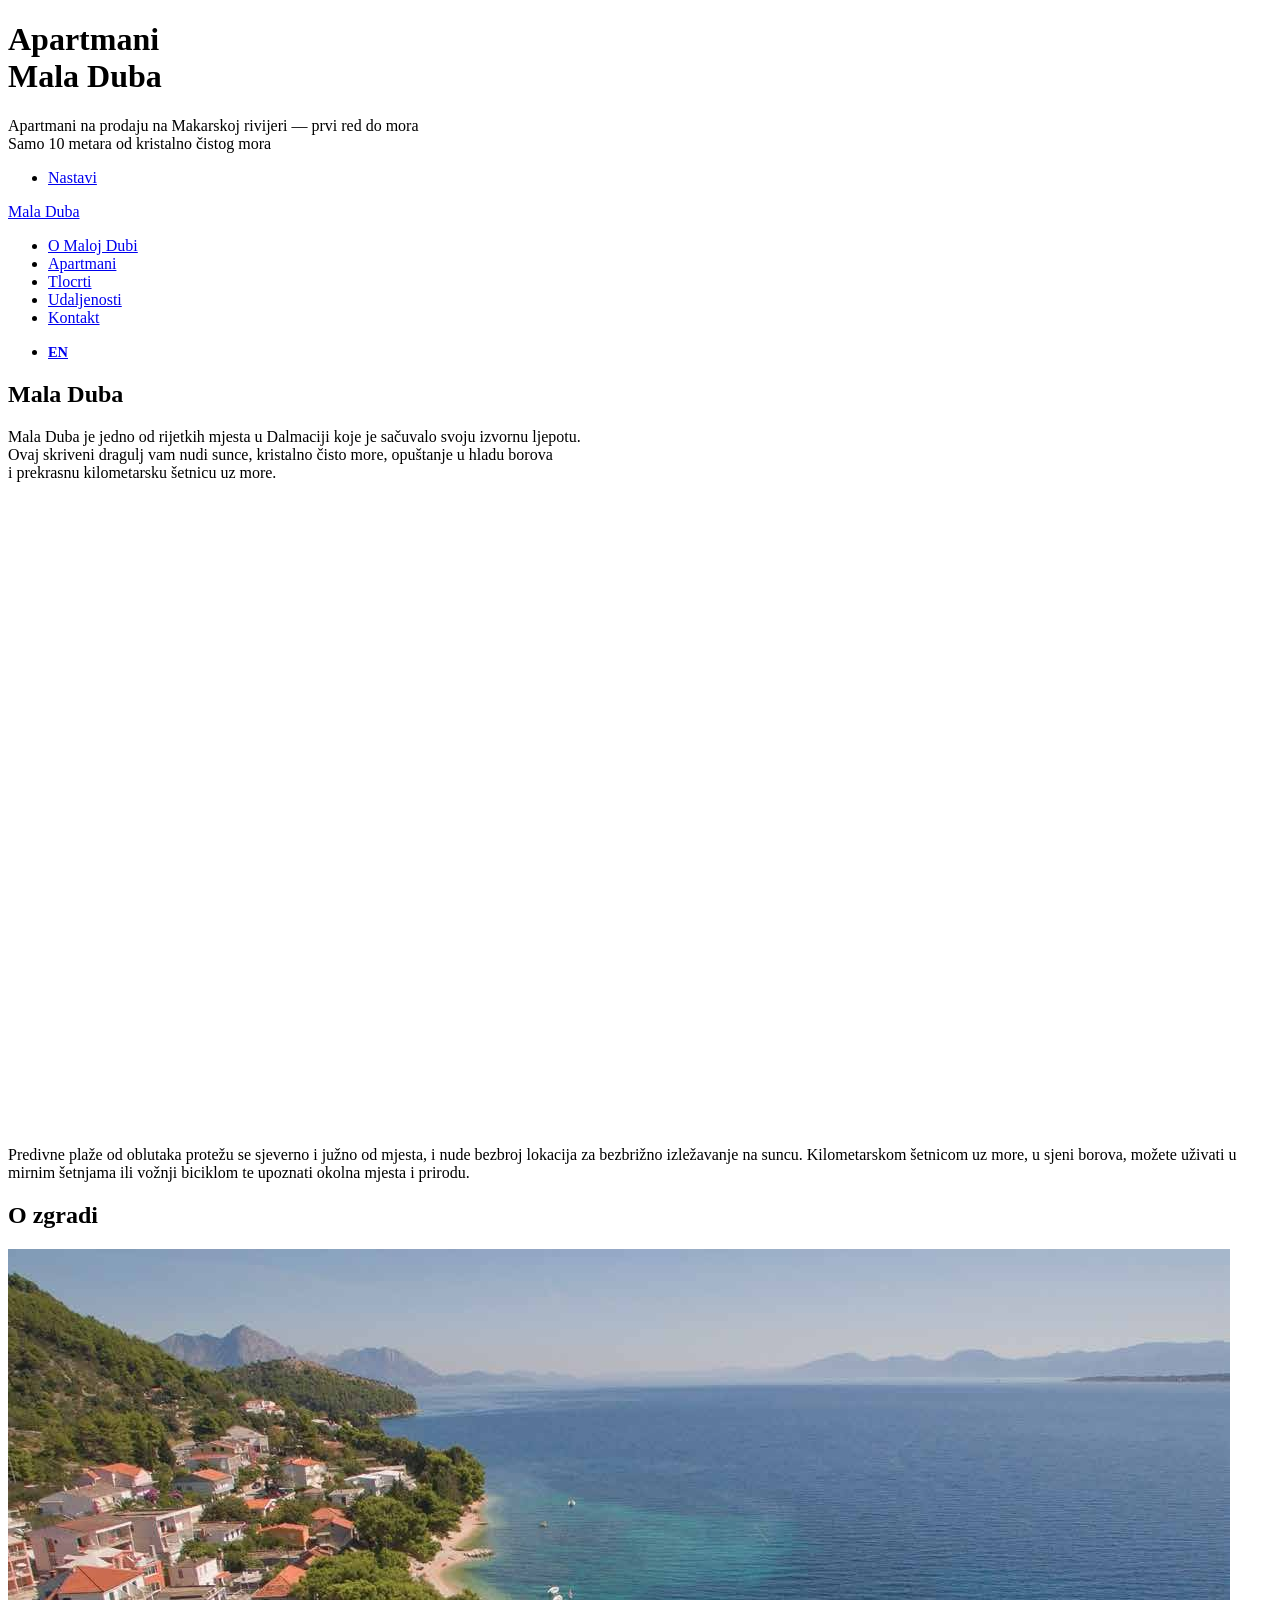
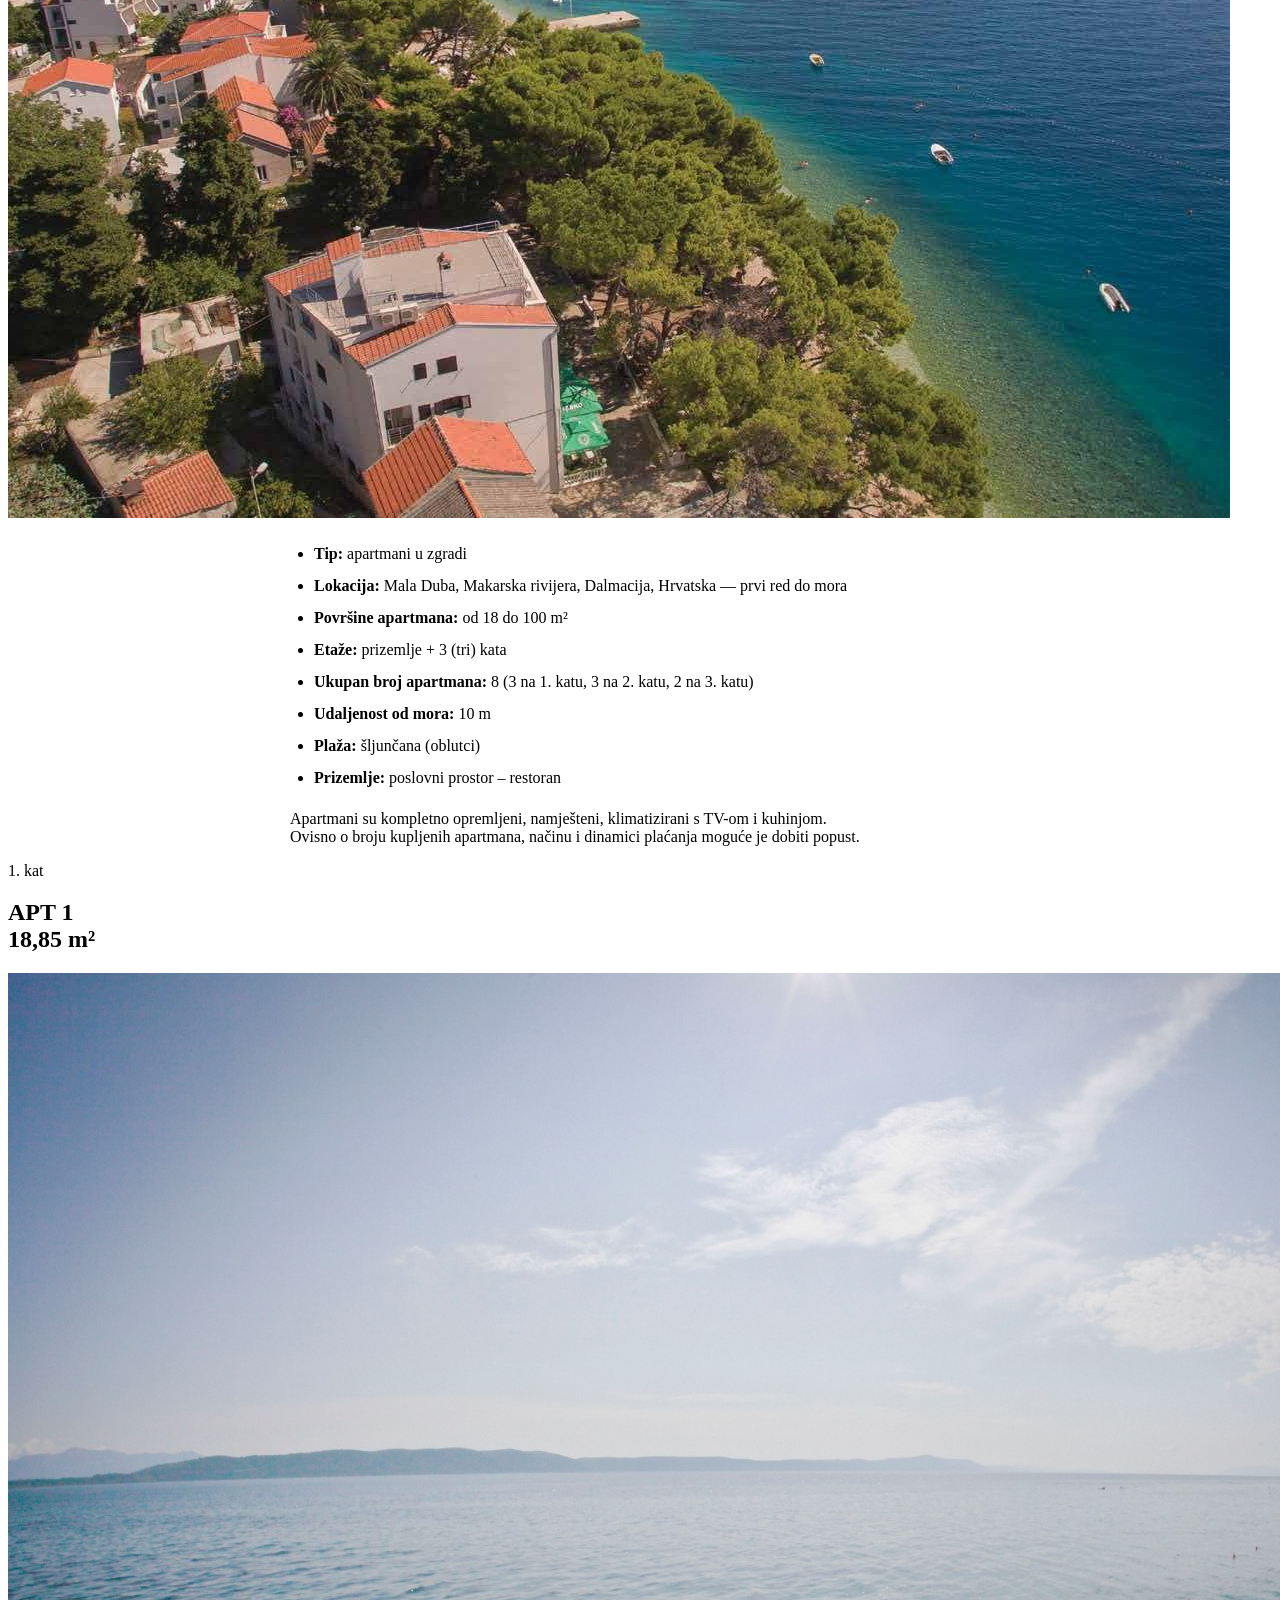
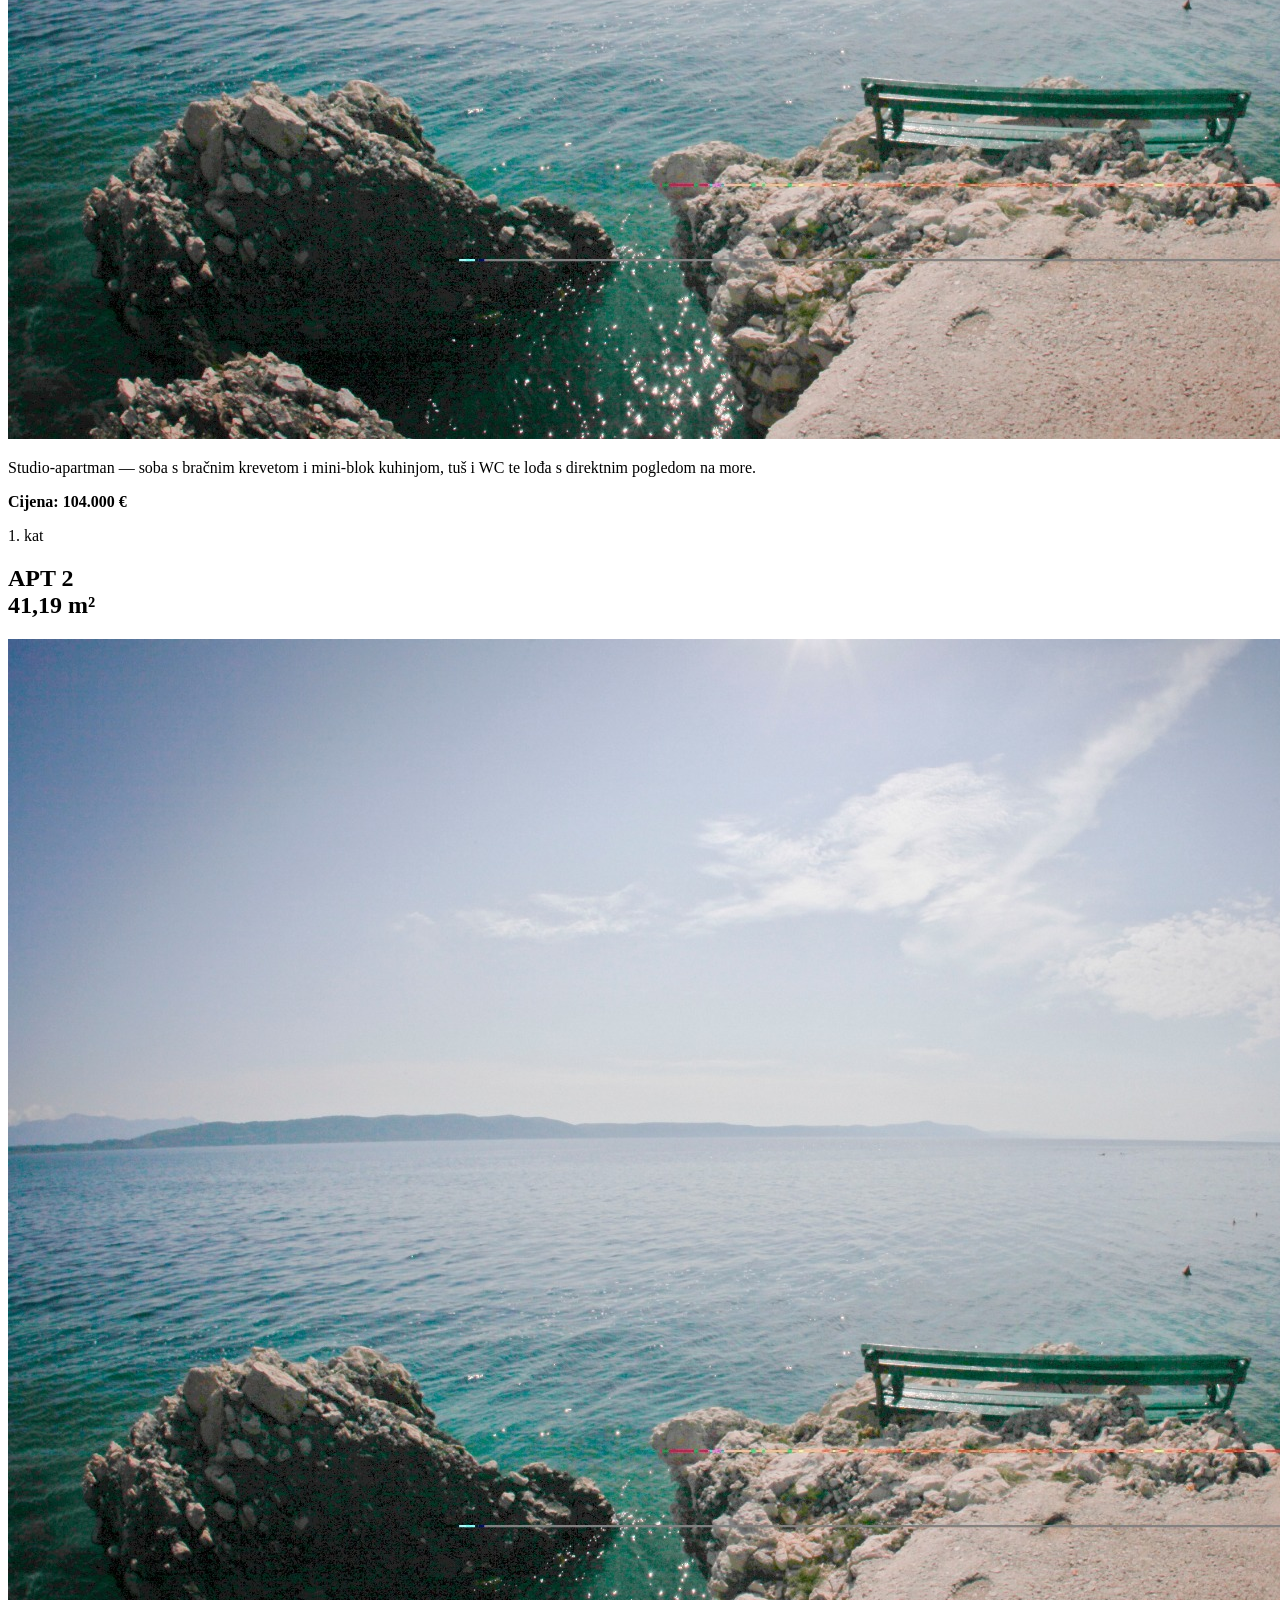
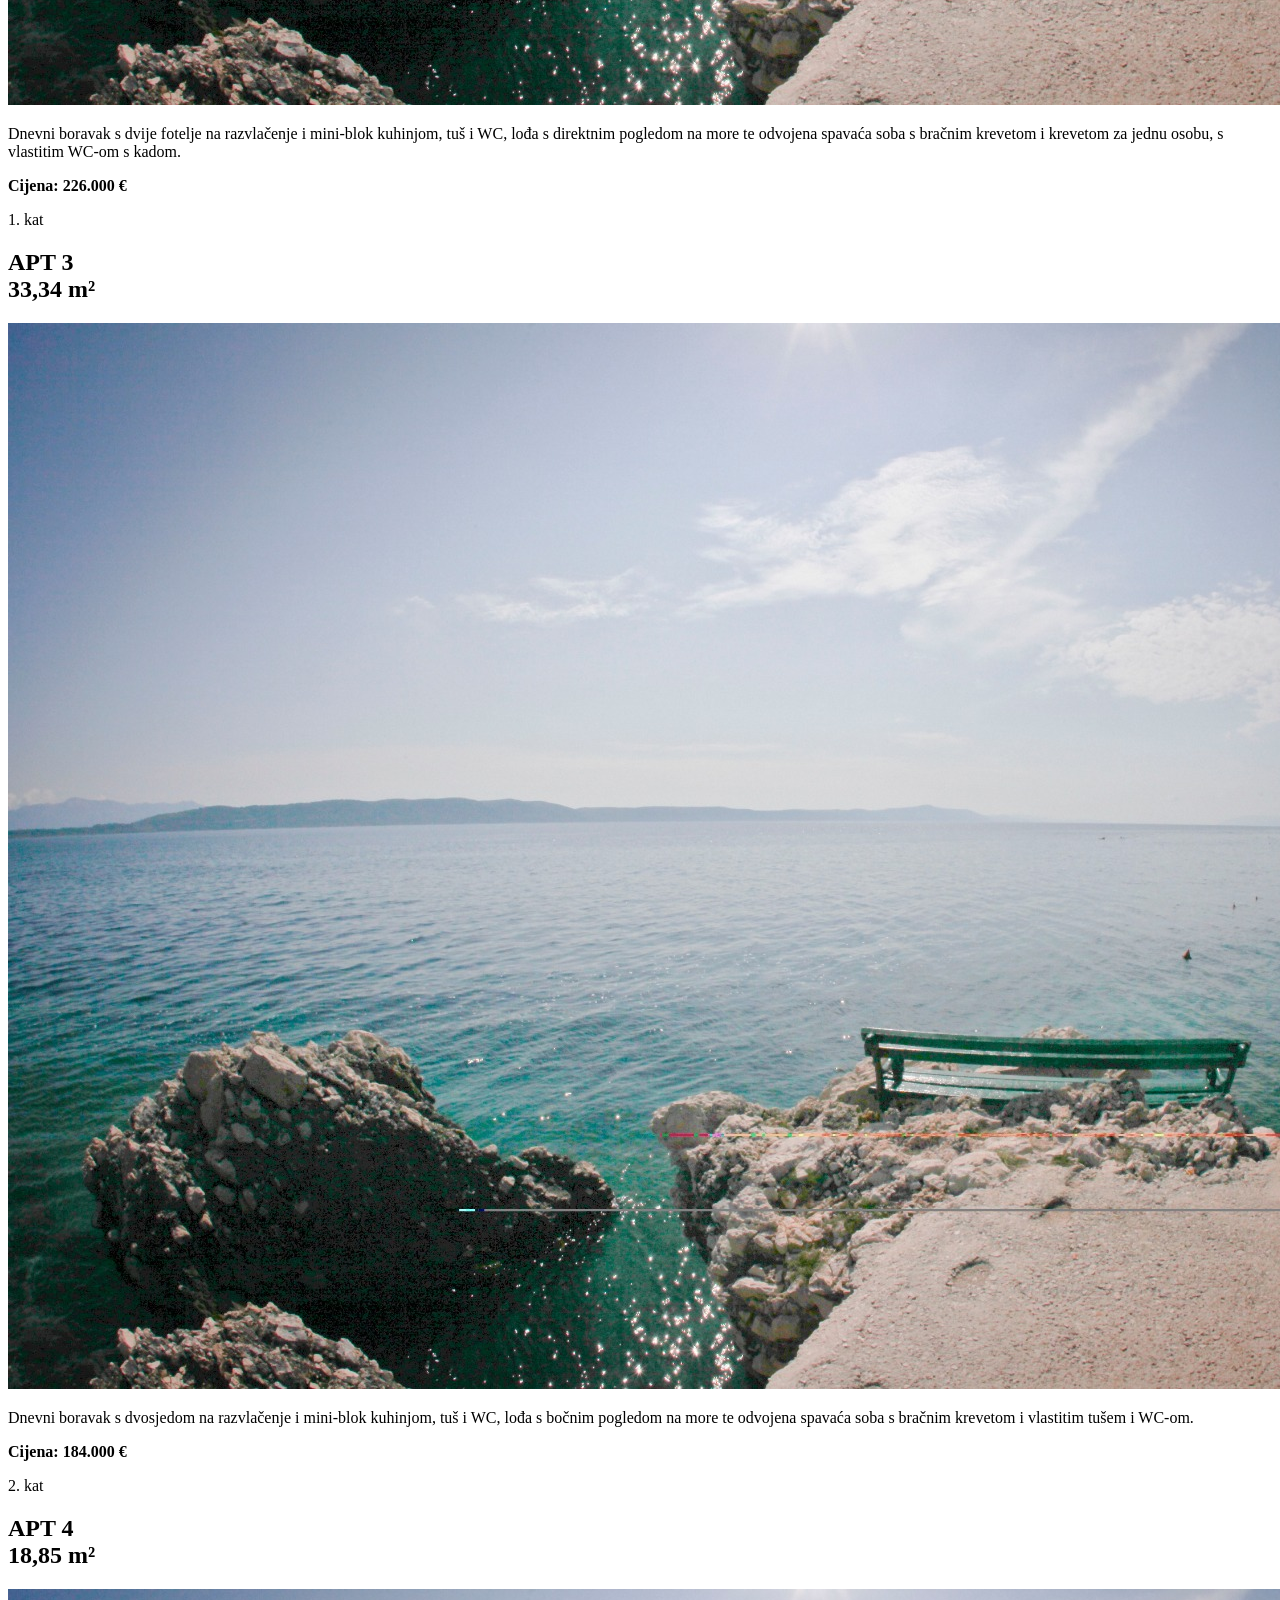
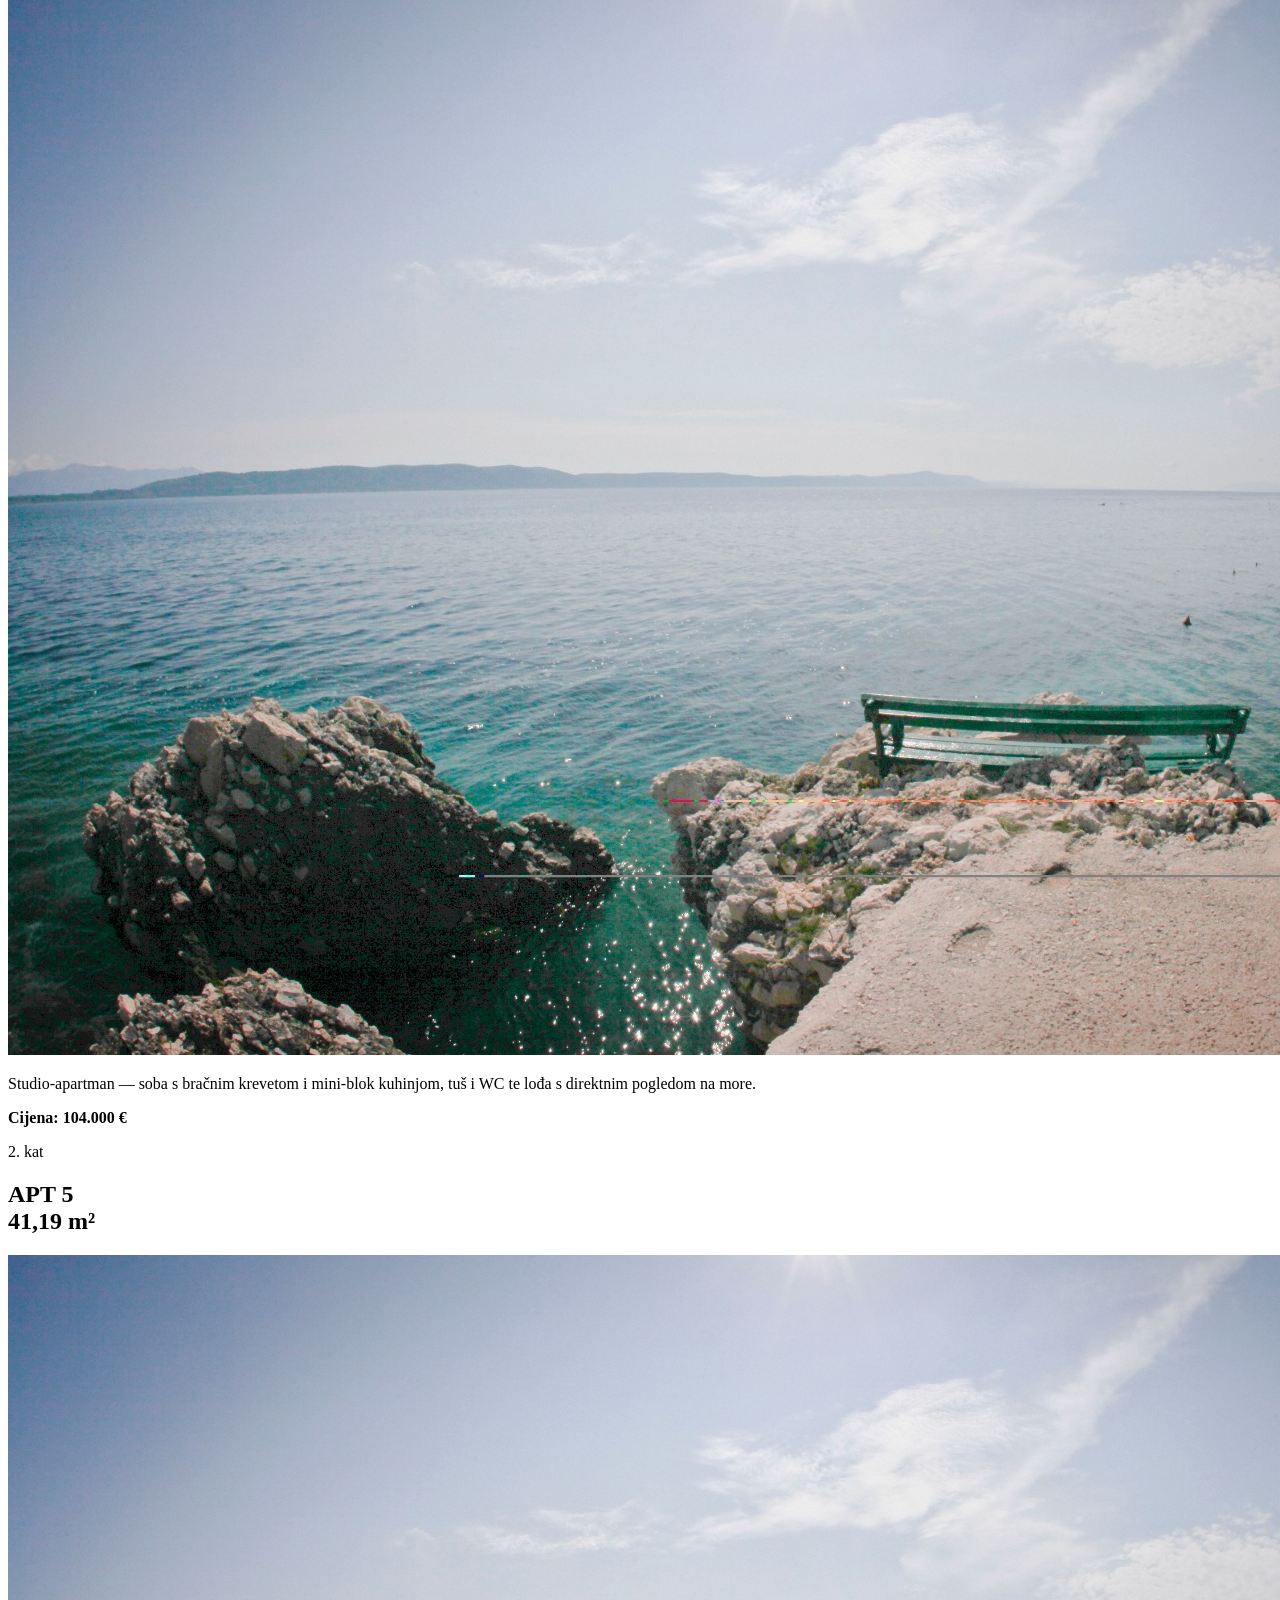
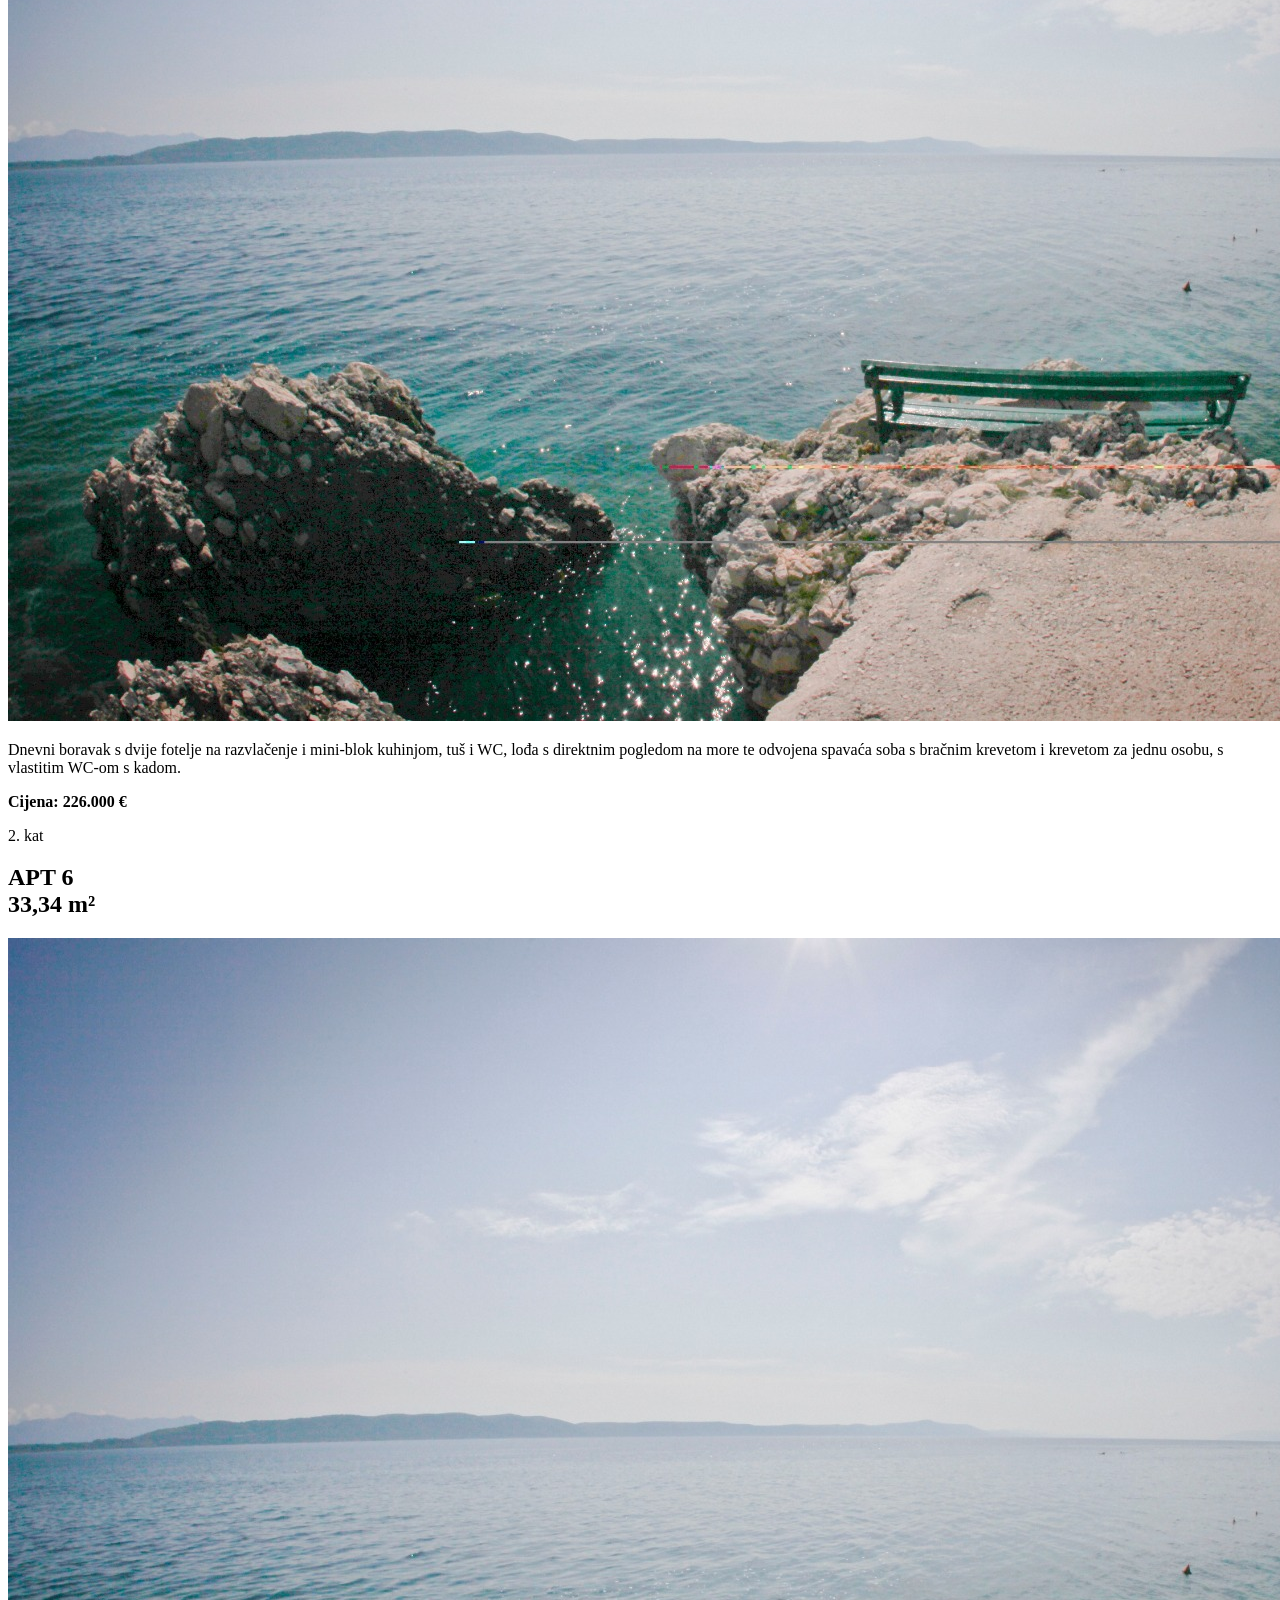
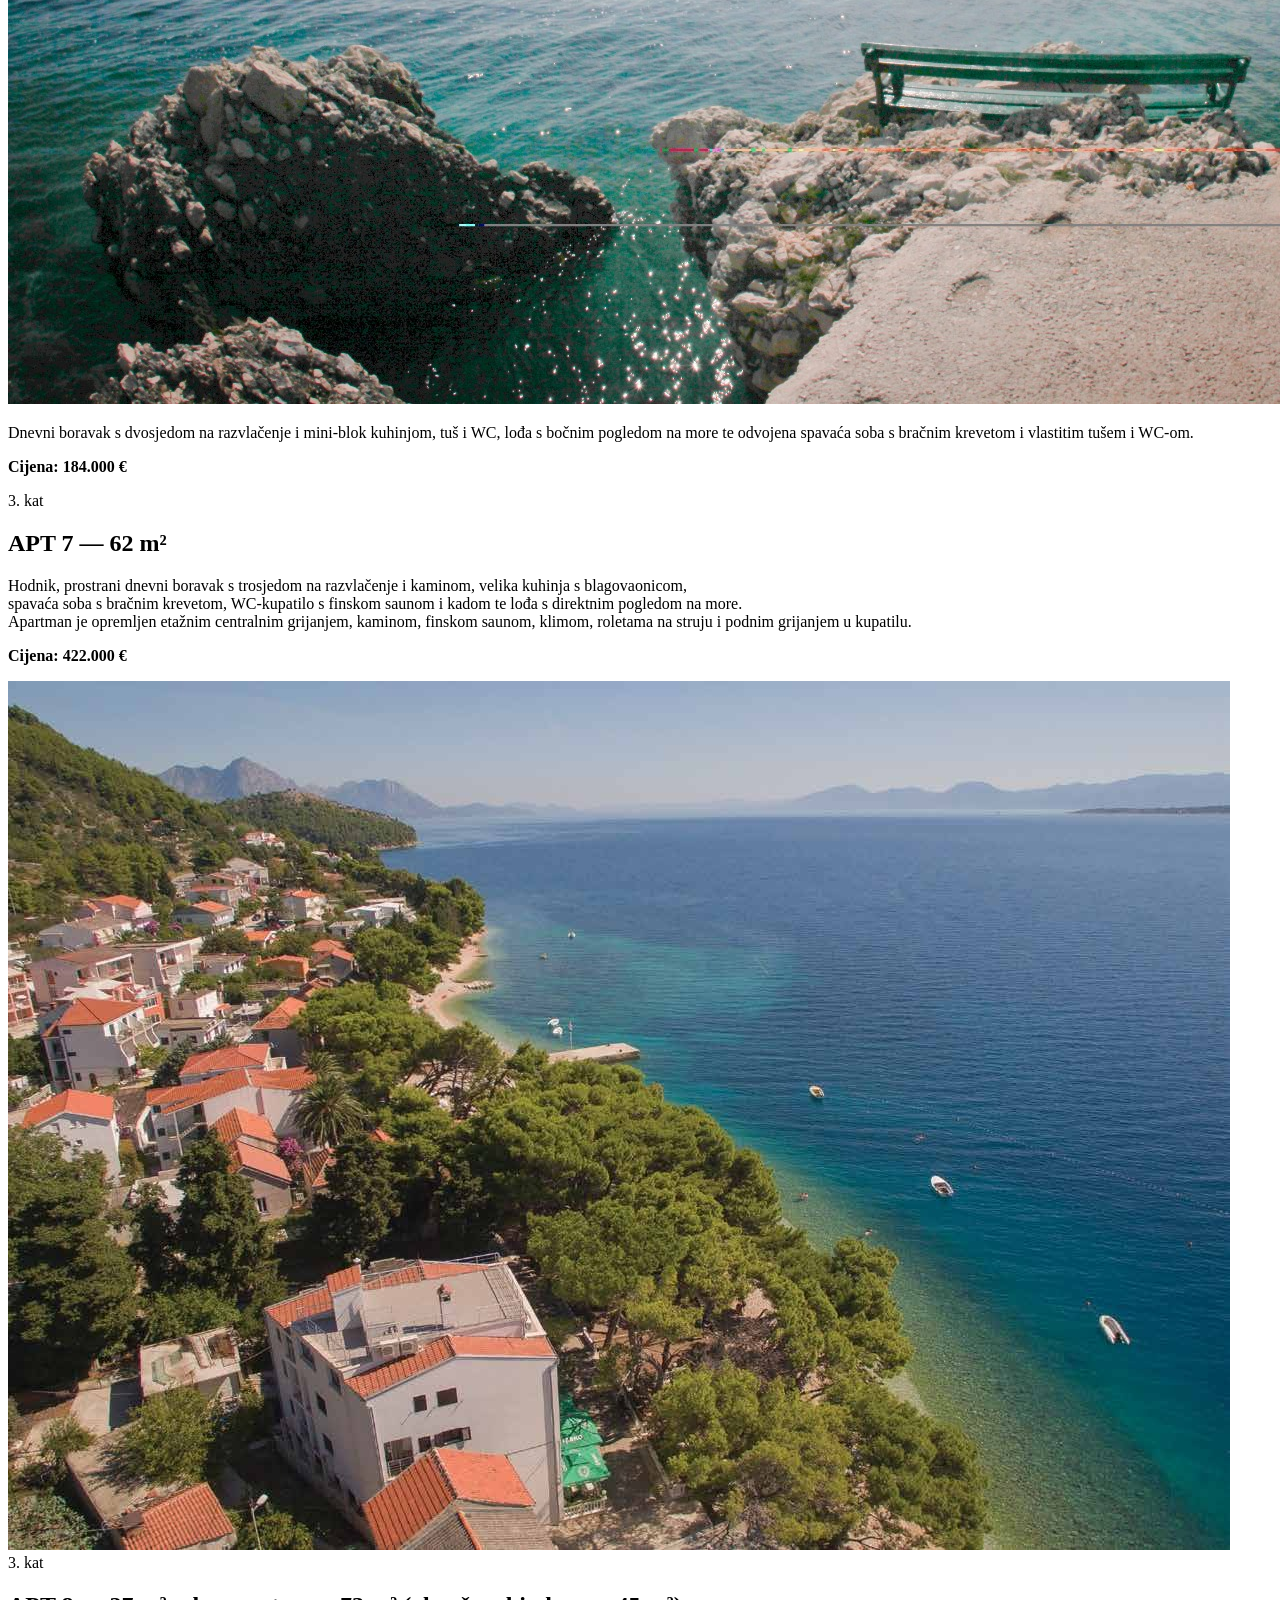
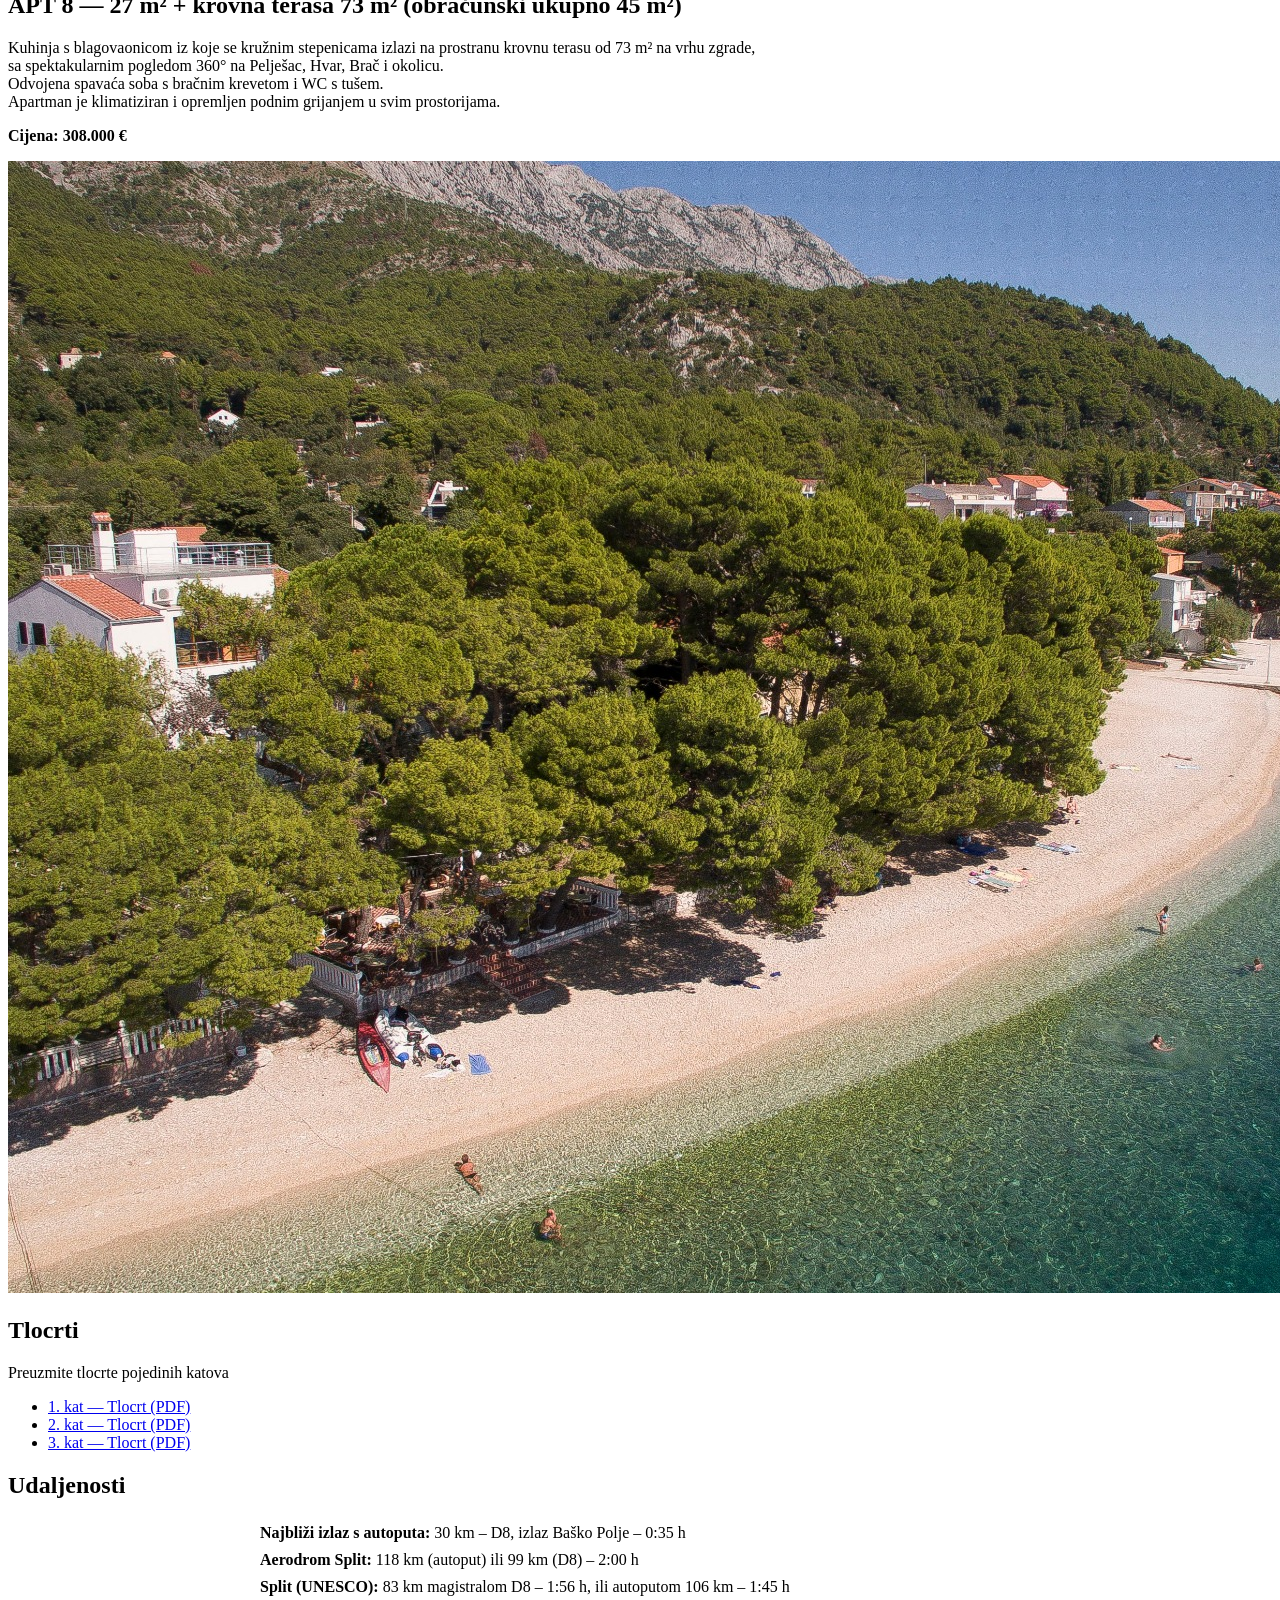
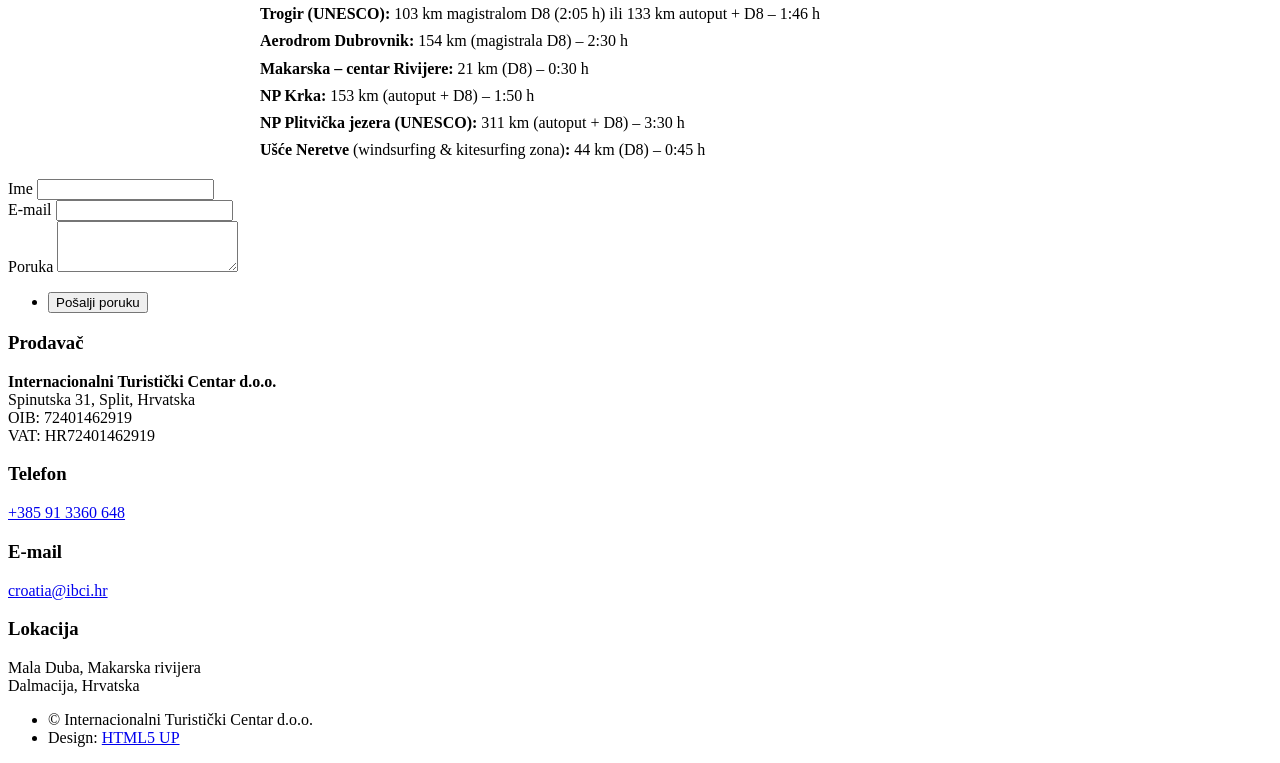
==== index.html @ aa069e13 "update text 2" ====
<!DOCTYPE HTML>
<html lang="hr">
	<head>
		<title>Apartmani Mala Duba - Prodaja | Makarska Rivijera</title>
		<meta charset="utf-8" />
		<meta name="viewport" content="width=device-width, initial-scale=1, user-scalable=no" />
		<meta name="description" content="Apartmani na prodaju u Maloj Dubi na Makarskoj rivijeri. Prvi red do mora, 10 metara od plaže. 8 apartmana od 18 do 62 m2." />
		<link rel="stylesheet" href="assets/css/main.css" />
		<noscript><link rel="stylesheet" href="assets/css/noscript.css" /></noscript>
	</head>
	<body class="is-preload">

		<!-- Wrapper -->
			<div id="wrapper" class="fade-in">

				<!-- Intro -->
					<div id="intro">
						<h1>Apartmani<br />Mala Duba</h1>
						<p>Apartmani na prodaju na Makarskoj rivijeri &mdash; prvi red do mora<br />
						Samo 10 metara od kristalno čistog mora</p>
						<ul class="actions">
							<li><a href="#header" class="button icon solid solo fa-arrow-down scrolly">Nastavi</a></li>
						</ul>
					</div>

				<!-- Header -->
					<header id="header">
						<a href="index.html" class="logo">Mala Duba</a>
					</header>

				<!-- Nav -->
					<nav id="nav">
						<ul class="links">
							<li class="active"><a href="#about">O Maloj Dubi</a></li>
							<li><a href="#apartments">Apartmani</a></li>
							<li><a href="#floor-plans">Tlocrti</a></li>
							<li><a href="#distances">Udaljenosti</a></li>
							<li><a href="#footer">Kontakt</a></li>
						</ul>
						<ul class="icons">
							<li><a href="index-en.html" title="English version"><span style="font-weight:bold;font-size:0.9em;">EN</span></a></li>
						</ul>
					</nav>

				<!-- Main -->
					<div id="main">

						<!-- About Mala Duba -->
							<article id="about" class="post featured">
								<header class="major">
									<h2>Mala Duba</h2>
									<p>Mala Duba je jedno od rijetkih mjesta u Dalmaciji koje je sačuvalo svoju izvornu ljepotu.<br />
									Ovaj skriveni dragulj vam nudi sunce, kristalno čisto more, opuštanje u hladu borova<br />
									i prekrasnu kilometarsku šetnicu uz more.</p>
								</header>
								<div class="image main">
									<video autoplay muted loop playsinline preload="metadata" style="display:block; width:100%; height:auto;">
										<source src="assets/img/WhatsApp%20Video%202026-03-26%20at%2017.27.21.mp4" type="video/mp4" />
									</video>
								</div>
								<p>Predivne plaže od oblutaka protežu se sjeverno i južno od mjesta, i nude bezbroj lokacija za bezbrižno izležavanje na suncu. Kilometarskom šetnicom uz more, u sjeni borova, možete uživati u mirnim šetnjama ili vožnji biciklom te upoznati okolna mjesta i prirodu.</p>
							</article>

						<!-- Building Overview -->
							<article class="post featured">
								<header class="major">
									<h2>O zgradi</h2>
								</header>
								<a href="#apartments" class="image main"><img src="assets/img/loc3.jpeg" alt="Zgrada apartmana Mala Duba" /></a>
								<div style="text-align:left; max-width:700px; margin:0 auto;">
									<ul style="list-style:disc; padding-left:1.5em; line-height:2;">
										<li><strong>Tip:</strong> apartmani u zgradi</li>
										<li><strong>Lokacija:</strong> Mala Duba, Makarska rivijera, Dalmacija, Hrvatska &mdash; prvi red do mora</li>
										<li><strong>Površine apartmana:</strong> od 18 do 100 m&sup2;</li>
										<li><strong>Etaže:</strong> prizemlje + 3 (tri) kata</li>
										<li><strong>Ukupan broj apartmana:</strong> 8 (3 na 1. katu, 3 na 2. katu, 2 na 3. katu)</li>
										<li><strong>Udaljenost od mora:</strong> 10 m</li>
										<li><strong>Plaža:</strong> šljunčana (oblutci)</li>
										<li><strong>Prizemlje:</strong> poslovni prostor &ndash; restoran</li>
									</ul>
									<p style="margin-top:1em;">Apartmani su kompletno opremljeni, namješteni, klimatizirani s TV-om i kuhinjom.<br />
									Ovisno o broju kupljenih apartmana, načinu i dinamici plaćanja moguće je dobiti popust.</p>
								</div>
							</article>

						<!-- Apartments -->
							<section id="apartments" class="posts">

								<!-- Floor 1 -->
								<article>
									<header>
										<span class="date">1. kat</span>
										<h2>APT 1<br />18,85 m&sup2;</h2>
									</header>
									<a href="#" class="image fit"><img src="assets/img/loc1.jpeg" alt="APT 1" /></a>
									<p>Studio-apartman &mdash; soba s bračnim krevetom i mini-blok kuhinjom, tuš i WC te lođa s direktnim pogledom na more.</p>
									<p><strong>Cijena: 104.000 &euro;</strong></p>
								</article>
								<article>
									<header>
										<span class="date">1. kat</span>
										<h2>APT 2<br />41,19 m&sup2;</h2>
									</header>
									<a href="#" class="image fit"><img src="assets/img/loc1.jpeg" alt="APT 2" /></a>
									<p>Dnevni boravak s dvije fotelje na razvlačenje i mini-blok kuhinjom, tuš i WC, lođa s direktnim pogledom na more te odvojena spavaća soba s bračnim krevetom i krevetom za jednu osobu, s vlastitim WC-om s kadom.</p>
									<p><strong>Cijena: 226.000 &euro;</strong></p>
								</article>
								<article>
									<header>
										<span class="date">1. kat</span>
										<h2>APT 3<br />33,34 m&sup2;</h2>
									</header>
									<a href="#" class="image fit"><img src="assets/img/loc1.jpeg" alt="APT 3" /></a>
									<p>Dnevni boravak s dvosjedom na razvlačenje i mini-blok kuhinjom, tuš i WC, lođa s bočnim pogledom na more te odvojena spavaća soba s bračnim krevetom i vlastitim tušem i WC-om.</p>
									<p><strong>Cijena: 184.000 &euro;</strong></p>
								</article>

								<!-- Floor 2 -->
								<article>
									<header>
										<span class="date">2. kat</span>
										<h2>APT 4<br />18,85 m&sup2;</h2>
									</header>
									<a href="#" class="image fit"><img src="assets/img/loc1.jpeg" alt="APT 4" /></a>
									<p>Studio-apartman &mdash; soba s bračnim krevetom i mini-blok kuhinjom, tuš i WC te lođa s direktnim pogledom na more.</p>
									<p><strong>Cijena: 104.000 &euro;</strong></p>
								</article>
								<article>
									<header>
										<span class="date">2. kat</span>
										<h2>APT 5<br />41,19 m&sup2;</h2>
									</header>
									<a href="#" class="image fit"><img src="assets/img/loc1.jpeg" alt="APT 5" /></a>
									<p>Dnevni boravak s dvije fotelje na razvlačenje i mini-blok kuhinjom, tuš i WC, lođa s direktnim pogledom na more te odvojena spavaća soba s bračnim krevetom i krevetom za jednu osobu, s vlastitim WC-om s kadom.</p>
									<p><strong>Cijena: 226.000 &euro;</strong></p>
								</article>
								<article>
									<header>
										<span class="date">2. kat</span>
										<h2>APT 6<br />33,34 m&sup2;</h2>
									</header>
									<a href="#" class="image fit"><img src="assets/img/loc1.jpeg" alt="APT 6" /></a>
									<p>Dnevni boravak s dvosjedom na razvlačenje i mini-blok kuhinjom, tuš i WC, lođa s bočnim pogledom na more te odvojena spavaća soba s bračnim krevetom i vlastitim tušem i WC-om.</p>
									<p><strong>Cijena: 184.000 &euro;</strong></p>
								</article>
							</section>

						<!-- Premium Apartments (Floor 3) -->
							<article class="post featured">
								<header class="major">
									<span class="date">3. kat</span>
									<h2>APT 7 &mdash; 62 m&sup2;</h2>
									<p>Hodnik, prostrani dnevni boravak s trosjedom na razvlačenje i kaminom, velika kuhinja s blagovaonicom,<br />
									spavaća soba s bračnim krevetom, WC-kupatilo s finskom saunom i kadom te lođa s direktnim pogledom na more.<br />
									Apartman je opremljen etažnim centralnim grijanjem, kaminom, finskom saunom, klimom, roletama na struju i podnim grijanjem u kupatilu.</p>
									<p><strong>Cijena: 422.000 &euro;</strong></p>
								</header>
								<a href="#" class="image main"><img src="assets/img/loc3.jpeg" alt="APT 7" /></a>
							</article>

							<article class="post featured">
								<header class="major">
									<span class="date">3. kat</span>
									<h2>APT 8 &mdash; 27 m&sup2; + krovna terasa 73 m&sup2; (obračunski ukupno 45 m&sup2;)</h2>
									<p>Kuhinja s blagovaonicom iz koje se kružnim stepenicama izlazi na prostranu krovnu terasu od 73 m&sup2; na vrhu zgrade,<br />
									sa spektakularnim pogledom 360&deg; na Pelješac, Hvar, Brač i okolicu.<br />
									Odvojena spavaća soba s bračnim krevetom i WC s tušem.<br />
									Apartman je klimatiziran i opremljen podnim grijanjem u svim prostorijama.</p>
									<p><strong>Cijena: 308.000 &euro;</strong></p>
								</header>
								<a href="#" class="image main"><img src="assets/img/loc2.jpeg" alt="APT 8" /></a>
							</article>

						<!-- Floor Plans -->
							<article id="floor-plans" class="post featured">
								<header class="major">
									<h2>Tlocrti</h2>
									<p>Preuzmite tlocrte pojedinih katova</p>
								</header>
								<ul class="actions special" style="flex-wrap:wrap; justify-content:center;">
									<li><a href="assets/docs/Tlocrti%20APT%20jednostavni/Duba%20-%20First%20Floor%20-%20PRVI%20KAT.pdf" class="button" download>1. kat &mdash; Tlocrt (PDF)</a></li>
									<li><a href="assets/docs/Tlocrti%20APT%20jednostavni/Duba%20-%20Second%20Floor%20-%20DRUGI%20KAT.pdf" class="button" download>2. kat &mdash; Tlocrt (PDF)</a></li>
									<li><a href="assets/docs/Tlocrti%20APT%20jednostavni/Duba%20-%20Third%20Floor%20-%20TRE%C4%86I%20KAT.pdf" class="button" download>3. kat &mdash; Tlocrt (PDF)</a></li>
								</ul>
							</article>

						<!-- Distances -->
							<article id="distances" class="post featured">
								<header class="major">
									<h2>Udaljenosti</h2>
								</header>
								<div style="max-width:760px; margin:0 auto;">
									<ul style="list-style:none; padding:0; line-height:1.7;">
										<li><strong>Najbliži izlaz s autoputa:</strong> 30 km &ndash; D8, izlaz Baško Polje &ndash; 0:35 h</li>
										<li><strong>Aerodrom Split:</strong> 118 km (autoput) ili 99 km (D8) &ndash; 2:00 h</li>
										<li><strong>Split (UNESCO):</strong> 83 km magistralom D8 &ndash; 1:56 h, ili autoputom 106 km &ndash; 1:45 h</li>
										<li><strong>Trogir (UNESCO):</strong> 103 km magistralom D8 (2:05 h) ili 133 km autoput + D8 &ndash; 1:46 h</li>
										<li><strong>Aerodrom Dubrovnik:</strong> 154 km (magistrala D8) &ndash; 2:30 h</li>
										<li><strong>Makarska &ndash; centar Rivijere:</strong> 21 km (D8) &ndash; 0:30 h</li>
										<li><strong>NP Krka:</strong> 153 km (autoput + D8) &ndash; 1:50 h</li>
										<li><strong>NP Plitvička jezera (UNESCO):</strong> 311 km (autoput + D8) &ndash; 3:30 h</li>
										<li><strong>Ušće Neretve</strong> (windsurfing &amp; kitesurfing zona)<strong>:</strong> 44 km (D8) &ndash; 0:45 h</li>
									</ul>
								</div>
							</article>

					</div>

				<!-- Footer -->
					<footer id="footer">
						<section>
							<form method="post" action="#">
								<div class="fields">
									<div class="field">
										<label for="name">Ime</label>
										<input type="text" name="name" id="name" />
									</div>
									<div class="field">
										<label for="email">E-mail</label>
										<input type="text" name="email" id="email" />
									</div>
									<div class="field">
										<label for="message">Poruka</label>
										<textarea name="message" id="message" rows="3"></textarea>
									</div>
								</div>
								<ul class="actions">
									<li><input type="submit" value="Pošalji poruku" /></li>
								</ul>
							</form>
						</section>
						<section class="split contact">
							<section class="alt">
								<h3>Prodavač</h3>
								<p><strong>Internacionalni Turistički Centar d.o.o.</strong><br />
								Spinutska 31, Split, Hrvatska<br />
								OIB: 72401462919<br />
								VAT: HR72401462919</p>
							</section>
							<section>
								<h3>Telefon</h3>
								<p><a href="tel:+385913360648">+385 91 3360 648</a></p>
							</section>
							<section>
								<h3>E-mail</h3>
								<p><a href="mailto:croatia@ibci.hr">croatia@ibci.hr</a></p>
							</section>
							<section>
								<h3>Lokacija</h3>
								<p>Mala Duba, Makarska rivijera<br />Dalmacija, Hrvatska</p>
							</section>
						</section>
					</footer>

				<!-- Copyright -->
					<div id="copyright">
						<ul><li>&copy; Internacionalni Turistički Centar d.o.o.</li><li>Design: <a href="https://html5up.net">HTML5 UP</a></li></ul>
					</div>

			</div>

		<!-- Scripts -->
			<script src="assets/js/jquery.min.js"></script>
			<script src="assets/js/jquery.scrollex.min.js"></script>
			<script src="assets/js/jquery.scrolly.min.js"></script>
			<script src="assets/js/browser.min.js"></script>
			<script src="assets/js/breakpoints.min.js"></script>
			<script src="assets/js/util.js"></script>
			<script src="assets/js/main.js"></script>

	</body>
</html>
---- assets/css/main.css ----
@import url(fontawesome-all.min.css);
@import url("https://fonts.googleapis.com/css?family=Merriweather:300,700,300italic,700italic|Source+Sans+Pro:900");

/*
	Massively by HTML5 UP
	html5up.net | @ajlkn
	Free for personal and commercial use under the CCA 3.0 license (html5up.net/license)
*/

html, body, div, span, applet, object,
iframe, h1, h2, h3, h4, h5, h6, p, blockquote,
pre, a, abbr, acronym, address, big, cite,
code, del, dfn, em, img, ins, kbd, q, s, samp,
small, strike, strong, sub, sup, tt, var, b,
u, i, center, dl, dt, dd, ol, ul, li, fieldset,
form, label, legend, table, caption, tbody,
tfoot, thead, tr, th, td, article, aside,
canvas, details, embed, figure, figcaption,
footer, header, hgroup, menu, nav, output, ruby,
section, summary, time, mark, audio, video {
	margin: 0;
	padding: 0;
	border: 0;
	font-size: 100%;
	font: inherit;
	vertical-align: baseline;}

article, aside, details, figcaption, figure,
footer, header, hgroup, menu, nav, section {
	display: block;}

body {
	line-height: 1;
}

ol, ul {
	list-style: none;
}

blockquote, q {
	quotes: none;
}

	blockquote:before, blockquote:after, q:before, q:after {
		content: '';
		content: none;
	}

table {
	border-collapse: collapse;
	border-spacing: 0;
}

body {
	-webkit-text-size-adjust: none;
}

mark {
	background-color: transparent;
	color: inherit;
}

input::-moz-focus-inner {
	border: 0;
	padding: 0;
}

input, select, textarea {
	-moz-appearance: none;
	-webkit-appearance: none;
	-ms-appearance: none;
	appearance: none;
}

/* Basic */

	@-ms-viewport {
		width: device-width;
	}

	body {
		-ms-overflow-style: scrollbar;
	}

	@media screen and (max-width: 480px) {

		html, body {
			min-width: 320px;
		}

	}

	html {
		box-sizing: border-box;
	}

	*, *:before, *:after {
		box-sizing: inherit;
	}

	body {
		background-color: #1e252d;
	}

		body.is-preload *, body.is-preload *:before, body.is-preload *:after {
			-moz-animation: none !important;
			-webkit-animation: none !important;
			-ms-animation: none !important;
			animation: none !important;
			-moz-transition: none !important;
			-webkit-transition: none !important;
			-ms-transition: none !important;
			transition: none !important;
		}

/* Type */

	html {
		font-size: 16pt;
	}

		@media screen and (max-width: 1680px) {

			html {
				font-size: 12pt;
			}

		}

		@media screen and (max-width: 1280px) {

			html {
				font-size: 11pt;
			}

		}

		@media screen and (max-width: 360px) {

			html {
				font-size: 10pt;
			}

		}

	body {
		color: #212931;
	}

	body, input, select, textarea {
		font-family: "Merriweather", Georgia, serif;
		font-weight: 300;
		font-size: 1rem;
		line-height: 2.375;
	}

	a {
		-moz-transition: color 0.2s ease-in-out, background-color 0.2s ease-in-out, border-color 0.2s ease-in-out, box-shadow 0.2s ease-in-out;
		-webkit-transition: color 0.2s ease-in-out, background-color 0.2s ease-in-out, border-color 0.2s ease-in-out, box-shadow 0.2s ease-in-out;
		-ms-transition: color 0.2s ease-in-out, background-color 0.2s ease-in-out, border-color 0.2s ease-in-out, box-shadow 0.2s ease-in-out;
		transition: color 0.2s ease-in-out, background-color 0.2s ease-in-out, border-color 0.2s ease-in-out, box-shadow 0.2s ease-in-out;
		border-bottom: dotted 1px;
		text-decoration: none;
	}

		a:hover {
			border-bottom-color: transparent;
		}

	strong, b {
		font-weight: 600;
	}

	em, i {
		font-style: italic;
	}

	p {
		text-align: justify;
		margin: 0 0 2rem 0;
	}

	h1, h2, h3, h4, h5, h6 {
		font-family: "Source Sans Pro", Helvetica, sans-serif;
		font-weight: 900;
		line-height: 1.5;
		letter-spacing: 0.075em;
		text-transform: uppercase;
		margin: 0 0 1rem 0;
	}

		h1 a, h2 a, h3 a, h4 a, h5 a, h6 a {
			border-bottom: 0;
			color: inherit;
			text-decoration: none;
		}

	h1 {
		font-size: 4rem;
		line-height: 1.1;
		margin: 0 0 2rem 0;
	}

	h2 {
		font-size: 1.75rem;
		line-height: 1.3;
		margin: 0 0 1.5rem 0;
	}

	h3 {
		font-size: 1.25rem;
		margin: 0 0 1.5rem 0;
	}

	h4 {
		font-size: 1rem;
	}

	h5 {
		font-size: 0.9rem;
	}

	h6 {
		font-size: 0.8rem;
	}

	sub {
		font-size: 0.8rem;
		position: relative;
		top: 0.5rem;
	}

	sup {
		font-size: 0.8rem;
		position: relative;
		top: -0.5rem;
	}

	blockquote {
		border-left: solid 4px;
		font-style: italic;
		margin: 0 0 2rem 0;
		padding: 0.5rem 0 0.5rem 2rem;
	}

	code {
		border: solid 2px;
		font-family: "Courier New", monospace;
		font-size: 0.9rem;
		margin: 0 0.25rem;
		padding: 0.25rem 0.65rem;
	}

	pre {
		-webkit-overflow-scrolling: touch;
		font-family: "Courier New", monospace;
		font-size: 0.9rem;
		margin: 0 0 2rem 0;
	}

		pre code {
			display: block;
			line-height: 1.75;
			padding: 1rem 1.5rem;
			overflow-x: auto;
		}

	hr {
		border: 0;
		border-bottom: solid 2px;
		margin: 3rem 0;
	}

		hr.major {
			margin: 5rem 0;
		}

	.align-left {
		text-align: left;
	}

	.align-center {
		text-align: center;
	}

	.align-right {
		text-align: right;
	}

	input, select, textarea {
		color: #212931;
	}

	a {
		color: #212931;
		border-bottom-color: rgba(33, 41, 49, 0.5);
	}

		a:hover {
			border-bottom-color: transparent;
			color: #18bfef !important;
		}

	strong, b {
		color: #212931;
	}

	h1, h2, h3, h4, h5, h6 {
		color: #212931;
	}

	blockquote {
		border-left-color: #eeeeee;
	}

	code {
		background: rgba(220, 220, 220, 0.25);
		border-color: #eeeeee;
	}

	hr {
		border-bottom-color: #eeeeee;
	}

/* Row */

	.row {
		display: flex;
		flex-wrap: wrap;
		box-sizing: border-box;
		align-items: stretch;
	}

		.row > * {
			box-sizing: border-box;
		}

		.row.gtr-uniform > * > :last-child {
			margin-bottom: 0;
		}

		.row.aln-left {
			justify-content: flex-start;
		}

		.row.aln-center {
			justify-content: center;
		}

		.row.aln-right {
			justify-content: flex-end;
		}

		.row.aln-top {
			align-items: flex-start;
		}

		.row.aln-middle {
			align-items: center;
		}

		.row.aln-bottom {
			align-items: flex-end;
		}

		.row > .imp {
			order: -1;
		}

		.row > .col-1 {
			width: 8.33333%;
		}

		.row > .off-1 {
			margin-left: 8.33333%;
		}

		.row > .col-2 {
			width: 16.66667%;
		}

		.row > .off-2 {
			margin-left: 16.66667%;
		}

		.row > .col-3 {
			width: 25%;
		}

		.row > .off-3 {
			margin-left: 25%;
		}

		.row > .col-4 {
			width: 33.33333%;
		}

		.row > .off-4 {
			margin-left: 33.33333%;
		}

		.row > .col-5 {
			width: 41.66667%;
		}

		.row > .off-5 {
			margin-left: 41.66667%;
		}

		.row > .col-6 {
			width: 50%;
		}

		.row > .off-6 {
			margin-left: 50%;
		}

		.row > .col-7 {
			width: 58.33333%;
		}

		.row > .off-7 {
			margin-left: 58.33333%;
		}

		.row > .col-8 {
			width: 66.66667%;
		}

		.row > .off-8 {
			margin-left: 66.66667%;
		}

		.row > .col-9 {
			width: 75%;
		}

		.row > .off-9 {
			margin-left: 75%;
		}

		.row > .col-10 {
			width: 83.33333%;
		}

		.row > .off-10 {
			margin-left: 83.33333%;
		}

		.row > .col-11 {
			width: 91.66667%;
		}

		.row > .off-11 {
			margin-left: 91.66667%;
		}

		.row > .col-12 {
			width: 100%;
		}

		.row > .off-12 {
			margin-left: 100%;
		}

		.row.gtr-0 {
			margin-top: 0;
			margin-left: 0rem;
		}

			.row.gtr-0 > * {
				padding: 0 0 0 0rem;
			}

			.row.gtr-0.gtr-uniform {
				margin-top: 0rem;
			}

				.row.gtr-0.gtr-uniform > * {
					padding-top: 0rem;
				}

		.row.gtr-25 {
			margin-top: 0;
			margin-left: -0.375rem;
		}

			.row.gtr-25 > * {
				padding: 0 0 0 0.375rem;
			}

			.row.gtr-25.gtr-uniform {
				margin-top: -0.375rem;
			}

				.row.gtr-25.gtr-uniform > * {
					padding-top: 0.375rem;
				}

		.row.gtr-50 {
			margin-top: 0;
			margin-left: -0.75rem;
		}

			.row.gtr-50 > * {
				padding: 0 0 0 0.75rem;
			}

			.row.gtr-50.gtr-uniform {
				margin-top: -0.75rem;
			}

				.row.gtr-50.gtr-uniform > * {
					padding-top: 0.75rem;
				}

		.row {
			margin-top: 0;
			margin-left: -1.5rem;
		}

			.row > * {
				padding: 0 0 0 1.5rem;
			}

			.row.gtr-uniform {
				margin-top: -1.5rem;
			}

				.row.gtr-uniform > * {
					padding-top: 1.5rem;
				}

		.row.gtr-150 {
			margin-top: 0;
			margin-left: -2.25rem;
		}

			.row.gtr-150 > * {
				padding: 0 0 0 2.25rem;
			}

			.row.gtr-150.gtr-uniform {
				margin-top: -2.25rem;
			}

				.row.gtr-150.gtr-uniform > * {
					padding-top: 2.25rem;
				}

		.row.gtr-200 {
			margin-top: 0;
			margin-left: -3rem;
		}

			.row.gtr-200 > * {
				padding: 0 0 0 3rem;
			}

			.row.gtr-200.gtr-uniform {
				margin-top: -3rem;
			}

				.row.gtr-200.gtr-uniform > * {
					padding-top: 3rem;
				}

		@media screen and (max-width: 1680px) {

			.row {
				display: flex;
				flex-wrap: wrap;
				box-sizing: border-box;
				align-items: stretch;
			}

				.row > * {
					box-sizing: border-box;
				}

				.row.gtr-uniform > * > :last-child {
					margin-bottom: 0;
				}

				.row.aln-left {
					justify-content: flex-start;
				}

				.row.aln-center {
					justify-content: center;
				}

				.row.aln-right {
					justify-content: flex-end;
				}

				.row.aln-top {
					align-items: flex-start;
				}

				.row.aln-middle {
					align-items: center;
				}

				.row.aln-bottom {
					align-items: flex-end;
				}

				.row > .imp-xlarge {
					order: -1;
				}

				.row > .col-1-xlarge {
					width: 8.33333%;
				}

				.row > .off-1-xlarge {
					margin-left: 8.33333%;
				}

				.row > .col-2-xlarge {
					width: 16.66667%;
				}

				.row > .off-2-xlarge {
					margin-left: 16.66667%;
				}

				.row > .col-3-xlarge {
					width: 25%;
				}

				.row > .off-3-xlarge {
					margin-left: 25%;
				}

				.row > .col-4-xlarge {
					width: 33.33333%;
				}

				.row > .off-4-xlarge {
					margin-left: 33.33333%;
				}

				.row > .col-5-xlarge {
					width: 41.66667%;
				}

				.row > .off-5-xlarge {
					margin-left: 41.66667%;
				}

				.row > .col-6-xlarge {
					width: 50%;
				}

				.row > .off-6-xlarge {
					margin-left: 50%;
				}

				.row > .col-7-xlarge {
					width: 58.33333%;
				}

				.row > .off-7-xlarge {
					margin-left: 58.33333%;
				}

				.row > .col-8-xlarge {
					width: 66.66667%;
				}

				.row > .off-8-xlarge {
					margin-left: 66.66667%;
				}

				.row > .col-9-xlarge {
					width: 75%;
				}

				.row > .off-9-xlarge {
					margin-left: 75%;
				}

				.row > .col-10-xlarge {
					width: 83.33333%;
				}

				.row > .off-10-xlarge {
					margin-left: 83.33333%;
				}

				.row > .col-11-xlarge {
					width: 91.66667%;
				}

				.row > .off-11-xlarge {
					margin-left: 91.66667%;
				}

				.row > .col-12-xlarge {
					width: 100%;
				}

				.row > .off-12-xlarge {
					margin-left: 100%;
				}

				.row.gtr-0 {
					margin-top: 0;
					margin-left: 0rem;
				}

					.row.gtr-0 > * {
						padding: 0 0 0 0rem;
					}

					.row.gtr-0.gtr-uniform {
						margin-top: 0rem;
					}

						.row.gtr-0.gtr-uniform > * {
							padding-top: 0rem;
						}

				.row.gtr-25 {
					margin-top: 0;
					margin-left: -0.375rem;
				}

					.row.gtr-25 > * {
						padding: 0 0 0 0.375rem;
					}

					.row.gtr-25.gtr-uniform {
						margin-top: -0.375rem;
					}

						.row.gtr-25.gtr-uniform > * {
							padding-top: 0.375rem;
						}

				.row.gtr-50 {
					margin-top: 0;
					margin-left: -0.75rem;
				}

					.row.gtr-50 > * {
						padding: 0 0 0 0.75rem;
					}

					.row.gtr-50.gtr-uniform {
						margin-top: -0.75rem;
					}

						.row.gtr-50.gtr-uniform > * {
							padding-top: 0.75rem;
						}

				.row {
					margin-top: 0;
					margin-left: -1.5rem;
				}

					.row > * {
						padding: 0 0 0 1.5rem;
					}

					.row.gtr-uniform {
						margin-top: -1.5rem;
					}

						.row.gtr-uniform > * {
							padding-top: 1.5rem;
						}

				.row.gtr-150 {
					margin-top: 0;
					margin-left: -2.25rem;
				}

					.row.gtr-150 > * {
						padding: 0 0 0 2.25rem;
					}

					.row.gtr-150.gtr-uniform {
						margin-top: -2.25rem;
					}

						.row.gtr-150.gtr-uniform > * {
							padding-top: 2.25rem;
						}

				.row.gtr-200 {
					margin-top: 0;
					margin-left: -3rem;
				}

					.row.gtr-200 > * {
						padding: 0 0 0 3rem;
					}

					.row.gtr-200.gtr-uniform {
						margin-top: -3rem;
					}

						.row.gtr-200.gtr-uniform > * {
							padding-top: 3rem;
						}

		}

		@media screen and (max-width: 1280px) {

			.row {
				display: flex;
				flex-wrap: wrap;
				box-sizing: border-box;
				align-items: stretch;
			}

				.row > * {
					box-sizing: border-box;
				}

				.row.gtr-uniform > * > :last-child {
					margin-bottom: 0;
				}

				.row.aln-left {
					justify-content: flex-start;
				}

				.row.aln-center {
					justify-content: center;
				}

				.row.aln-right {
					justify-content: flex-end;
				}

				.row.aln-top {
					align-items: flex-start;
				}

				.row.aln-middle {
					align-items: center;
				}

				.row.aln-bottom {
					align-items: flex-end;
				}

				.row > .imp-large {
					order: -1;
				}

				.row > .col-1-large {
					width: 8.33333%;
				}

				.row > .off-1-large {
					margin-left: 8.33333%;
				}

				.row > .col-2-large {
					width: 16.66667%;
				}

				.row > .off-2-large {
					margin-left: 16.66667%;
				}

				.row > .col-3-large {
					width: 25%;
				}

				.row > .off-3-large {
					margin-left: 25%;
				}

				.row > .col-4-large {
					width: 33.33333%;
				}

				.row > .off-4-large {
					margin-left: 33.33333%;
				}

				.row > .col-5-large {
					width: 41.66667%;
				}

				.row > .off-5-large {
					margin-left: 41.66667%;
				}

				.row > .col-6-large {
					width: 50%;
				}

				.row > .off-6-large {
					margin-left: 50%;
				}

				.row > .col-7-large {
					width: 58.33333%;
				}

				.row > .off-7-large {
					margin-left: 58.33333%;
				}

				.row > .col-8-large {
					width: 66.66667%;
				}

				.row > .off-8-large {
					margin-left: 66.66667%;
				}

				.row > .col-9-large {
					width: 75%;
				}

				.row > .off-9-large {
					margin-left: 75%;
				}

				.row > .col-10-large {
					width: 83.33333%;
				}

				.row > .off-10-large {
					margin-left: 83.33333%;
				}

				.row > .col-11-large {
					width: 91.66667%;
				}

				.row > .off-11-large {
					margin-left: 91.66667%;
				}

				.row > .col-12-large {
					width: 100%;
				}

				.row > .off-12-large {
					margin-left: 100%;
				}

				.row.gtr-0 {
					margin-top: 0;
					margin-left: 0rem;
				}

					.row.gtr-0 > * {
						padding: 0 0 0 0rem;
					}

					.row.gtr-0.gtr-uniform {
						margin-top: 0rem;
					}

						.row.gtr-0.gtr-uniform > * {
							padding-top: 0rem;
						}

				.row.gtr-25 {
					margin-top: 0;
					margin-left: -0.375rem;
				}

					.row.gtr-25 > * {
						padding: 0 0 0 0.375rem;
					}

					.row.gtr-25.gtr-uniform {
						margin-top: -0.375rem;
					}

						.row.gtr-25.gtr-uniform > * {
							padding-top: 0.375rem;
						}

				.row.gtr-50 {
					margin-top: 0;
					margin-left: -0.75rem;
				}

					.row.gtr-50 > * {
						padding: 0 0 0 0.75rem;
					}

					.row.gtr-50.gtr-uniform {
						margin-top: -0.75rem;
					}

						.row.gtr-50.gtr-uniform > * {
							padding-top: 0.75rem;
						}

				.row {
					margin-top: 0;
					margin-left: -1.5rem;
				}

					.row > * {
						padding: 0 0 0 1.5rem;
					}

					.row.gtr-uniform {
						margin-top: -1.5rem;
					}

						.row.gtr-uniform > * {
							padding-top: 1.5rem;
						}

				.row.gtr-150 {
					margin-top: 0;
					margin-left: -2.25rem;
				}

					.row.gtr-150 > * {
						padding: 0 0 0 2.25rem;
					}

					.row.gtr-150.gtr-uniform {
						margin-top: -2.25rem;
					}

						.row.gtr-150.gtr-uniform > * {
							padding-top: 2.25rem;
						}

				.row.gtr-200 {
					margin-top: 0;
					margin-left: -3rem;
				}

					.row.gtr-200 > * {
						padding: 0 0 0 3rem;
					}

					.row.gtr-200.gtr-uniform {
						margin-top: -3rem;
					}

						.row.gtr-200.gtr-uniform > * {
							padding-top: 3rem;
						}

		}

		@media screen and (max-width: 980px) {

			.row {
				display: flex;
				flex-wrap: wrap;
				box-sizing: border-box;
				align-items: stretch;
			}

				.row > * {
					box-sizing: border-box;
				}

				.row.gtr-uniform > * > :last-child {
					margin-bottom: 0;
				}

				.row.aln-left {
					justify-content: flex-start;
				}

				.row.aln-center {
					justify-content: center;
				}

				.row.aln-right {
					justify-content: flex-end;
				}

				.row.aln-top {
					align-items: flex-start;
				}

				.row.aln-middle {
					align-items: center;
				}

				.row.aln-bottom {
					align-items: flex-end;
				}

				.row > .imp-medium {
					order: -1;
				}

				.row > .col-1-medium {
					width: 8.33333%;
				}

				.row > .off-1-medium {
					margin-left: 8.33333%;
				}

				.row > .col-2-medium {
					width: 16.66667%;
				}

				.row > .off-2-medium {
					margin-left: 16.66667%;
				}

				.row > .col-3-medium {
					width: 25%;
				}

				.row > .off-3-medium {
					margin-left: 25%;
				}

				.row > .col-4-medium {
					width: 33.33333%;
				}

				.row > .off-4-medium {
					margin-left: 33.33333%;
				}

				.row > .col-5-medium {
					width: 41.66667%;
				}

				.row > .off-5-medium {
					margin-left: 41.66667%;
				}

				.row > .col-6-medium {
					width: 50%;
				}

				.row > .off-6-medium {
					margin-left: 50%;
				}

				.row > .col-7-medium {
					width: 58.33333%;
				}

				.row > .off-7-medium {
					margin-left: 58.33333%;
				}

				.row > .col-8-medium {
					width: 66.66667%;
				}

				.row > .off-8-medium {
					margin-left: 66.66667%;
				}

				.row > .col-9-medium {
					width: 75%;
				}

				.row > .off-9-medium {
					margin-left: 75%;
				}

				.row > .col-10-medium {
					width: 83.33333%;
				}

				.row > .off-10-medium {
					margin-left: 83.33333%;
				}

				.row > .col-11-medium {
					width: 91.66667%;
				}

				.row > .off-11-medium {
					margin-left: 91.66667%;
				}

				.row > .col-12-medium {
					width: 100%;
				}

				.row > .off-12-medium {
					margin-left: 100%;
				}

				.row.gtr-0 {
					margin-top: 0;
					margin-left: 0rem;
				}

					.row.gtr-0 > * {
						padding: 0 0 0 0rem;
					}

					.row.gtr-0.gtr-uniform {
						margin-top: 0rem;
					}

						.row.gtr-0.gtr-uniform > * {
							padding-top: 0rem;
						}

				.row.gtr-25 {
					margin-top: 0;
					margin-left: -0.375rem;
				}

					.row.gtr-25 > * {
						padding: 0 0 0 0.375rem;
					}

					.row.gtr-25.gtr-uniform {
						margin-top: -0.375rem;
					}

						.row.gtr-25.gtr-uniform > * {
							padding-top: 0.375rem;
						}

				.row.gtr-50 {
					margin-top: 0;
					margin-left: -0.75rem;
				}

					.row.gtr-50 > * {
						padding: 0 0 0 0.75rem;
					}

					.row.gtr-50.gtr-uniform {
						margin-top: -0.75rem;
					}

						.row.gtr-50.gtr-uniform > * {
							padding-top: 0.75rem;
						}

				.row {
					margin-top: 0;
					margin-left: -1.5rem;
				}

					.row > * {
						padding: 0 0 0 1.5rem;
					}

					.row.gtr-uniform {
						margin-top: -1.5rem;
					}

						.row.gtr-uniform > * {
							padding-top: 1.5rem;
						}

				.row.gtr-150 {
					margin-top: 0;
					margin-left: -2.25rem;
				}

					.row.gtr-150 > * {
						padding: 0 0 0 2.25rem;
					}

					.row.gtr-150.gtr-uniform {
						margin-top: -2.25rem;
					}

						.row.gtr-150.gtr-uniform > * {
							padding-top: 2.25rem;
						}

				.row.gtr-200 {
					margin-top: 0;
					margin-left: -3rem;
				}

					.row.gtr-200 > * {
						padding: 0 0 0 3rem;
					}

					.row.gtr-200.gtr-uniform {
						margin-top: -3rem;
					}

						.row.gtr-200.gtr-uniform > * {
							padding-top: 3rem;
						}

		}

		@media screen and (max-width: 736px) {

			.row {
				display: flex;
				flex-wrap: wrap;
				box-sizing: border-box;
				align-items: stretch;
			}

				.row > * {
					box-sizing: border-box;
				}

				.row.gtr-uniform > * > :last-child {
					margin-bottom: 0;
				}

				.row.aln-left {
					justify-content: flex-start;
				}

				.row.aln-center {
					justify-content: center;
				}

				.row.aln-right {
					justify-content: flex-end;
				}

				.row.aln-top {
					align-items: flex-start;
				}

				.row.aln-middle {
					align-items: center;
				}

				.row.aln-bottom {
					align-items: flex-end;
				}

				.row > .imp-small {
					order: -1;
				}

				.row > .col-1-small {
					width: 8.33333%;
				}

				.row > .off-1-small {
					margin-left: 8.33333%;
				}

				.row > .col-2-small {
					width: 16.66667%;
				}

				.row > .off-2-small {
					margin-left: 16.66667%;
				}

				.row > .col-3-small {
					width: 25%;
				}

				.row > .off-3-small {
					margin-left: 25%;
				}

				.row > .col-4-small {
					width: 33.33333%;
				}

				.row > .off-4-small {
					margin-left: 33.33333%;
				}

				.row > .col-5-small {
					width: 41.66667%;
				}

				.row > .off-5-small {
					margin-left: 41.66667%;
				}

				.row > .col-6-small {
					width: 50%;
				}

				.row > .off-6-small {
					margin-left: 50%;
				}

				.row > .col-7-small {
					width: 58.33333%;
				}

				.row > .off-7-small {
					margin-left: 58.33333%;
				}

				.row > .col-8-small {
					width: 66.66667%;
				}

				.row > .off-8-small {
					margin-left: 66.66667%;
				}

				.row > .col-9-small {
					width: 75%;
				}

				.row > .off-9-small {
					margin-left: 75%;
				}

				.row > .col-10-small {
					width: 83.33333%;
				}

				.row > .off-10-small {
					margin-left: 83.33333%;
				}

				.row > .col-11-small {
					width: 91.66667%;
				}

				.row > .off-11-small {
					margin-left: 91.66667%;
				}

				.row > .col-12-small {
					width: 100%;
				}

				.row > .off-12-small {
					margin-left: 100%;
				}

				.row.gtr-0 {
					margin-top: 0;
					margin-left: 0rem;
				}

					.row.gtr-0 > * {
						padding: 0 0 0 0rem;
					}

					.row.gtr-0.gtr-uniform {
						margin-top: 0rem;
					}

						.row.gtr-0.gtr-uniform > * {
							padding-top: 0rem;
						}

				.row.gtr-25 {
					margin-top: 0;
					margin-left: -0.375rem;
				}

					.row.gtr-25 > * {
						padding: 0 0 0 0.375rem;
					}

					.row.gtr-25.gtr-uniform {
						margin-top: -0.375rem;
					}

						.row.gtr-25.gtr-uniform > * {
							padding-top: 0.375rem;
						}

				.row.gtr-50 {
					margin-top: 0;
					margin-left: -0.75rem;
				}

					.row.gtr-50 > * {
						padding: 0 0 0 0.75rem;
					}

					.row.gtr-50.gtr-uniform {
						margin-top: -0.75rem;
					}

						.row.gtr-50.gtr-uniform > * {
							padding-top: 0.75rem;
						}

				.row {
					margin-top: 0;
					margin-left: -1.5rem;
				}

					.row > * {
						padding: 0 0 0 1.5rem;
					}

					.row.gtr-uniform {
						margin-top: -1.5rem;
					}

						.row.gtr-uniform > * {
							padding-top: 1.5rem;
						}

				.row.gtr-150 {
					margin-top: 0;
					margin-left: -2.25rem;
				}

					.row.gtr-150 > * {
						padding: 0 0 0 2.25rem;
					}

					.row.gtr-150.gtr-uniform {
						margin-top: -2.25rem;
					}

						.row.gtr-150.gtr-uniform > * {
							padding-top: 2.25rem;
						}

				.row.gtr-200 {
					margin-top: 0;
					margin-left: -3rem;
				}

					.row.gtr-200 > * {
						padding: 0 0 0 3rem;
					}

					.row.gtr-200.gtr-uniform {
						margin-top: -3rem;
					}

						.row.gtr-200.gtr-uniform > * {
							padding-top: 3rem;
						}

		}

		@media screen and (max-width: 480px) {

			.row {
				display: flex;
				flex-wrap: wrap;
				box-sizing: border-box;
				align-items: stretch;
			}

				.row > * {
					box-sizing: border-box;
				}

				.row.gtr-uniform > * > :last-child {
					margin-bottom: 0;
				}

				.row.aln-left {
					justify-content: flex-start;
				}

				.row.aln-center {
					justify-content: center;
				}

				.row.aln-right {
					justify-content: flex-end;
				}

				.row.aln-top {
					align-items: flex-start;
				}

				.row.aln-middle {
					align-items: center;
				}

				.row.aln-bottom {
					align-items: flex-end;
				}

				.row > .imp-xsmall {
					order: -1;
				}

				.row > .col-1-xsmall {
					width: 8.33333%;
				}

				.row > .off-1-xsmall {
					margin-left: 8.33333%;
				}

				.row > .col-2-xsmall {
					width: 16.66667%;
				}

				.row > .off-2-xsmall {
					margin-left: 16.66667%;
				}

				.row > .col-3-xsmall {
					width: 25%;
				}

				.row > .off-3-xsmall {
					margin-left: 25%;
				}

				.row > .col-4-xsmall {
					width: 33.33333%;
				}

				.row > .off-4-xsmall {
					margin-left: 33.33333%;
				}

				.row > .col-5-xsmall {
					width: 41.66667%;
				}

				.row > .off-5-xsmall {
					margin-left: 41.66667%;
				}

				.row > .col-6-xsmall {
					width: 50%;
				}

				.row > .off-6-xsmall {
					margin-left: 50%;
				}

				.row > .col-7-xsmall {
					width: 58.33333%;
				}

				.row > .off-7-xsmall {
					margin-left: 58.33333%;
				}

				.row > .col-8-xsmall {
					width: 66.66667%;
				}

				.row > .off-8-xsmall {
					margin-left: 66.66667%;
				}

				.row > .col-9-xsmall {
					width: 75%;
				}

				.row > .off-9-xsmall {
					margin-left: 75%;
				}

				.row > .col-10-xsmall {
					width: 83.33333%;
				}

				.row > .off-10-xsmall {
					margin-left: 83.33333%;
				}

				.row > .col-11-xsmall {
					width: 91.66667%;
				}

				.row > .off-11-xsmall {
					margin-left: 91.66667%;
				}

				.row > .col-12-xsmall {
					width: 100%;
				}

				.row > .off-12-xsmall {
					margin-left: 100%;
				}

				.row.gtr-0 {
					margin-top: 0;
					margin-left: 0rem;
				}

					.row.gtr-0 > * {
						padding: 0 0 0 0rem;
					}

					.row.gtr-0.gtr-uniform {
						margin-top: 0rem;
					}

						.row.gtr-0.gtr-uniform > * {
							padding-top: 0rem;
						}

				.row.gtr-25 {
					margin-top: 0;
					margin-left: -0.375rem;
				}

					.row.gtr-25 > * {
						padding: 0 0 0 0.375rem;
					}

					.row.gtr-25.gtr-uniform {
						margin-top: -0.375rem;
					}

						.row.gtr-25.gtr-uniform > * {
							padding-top: 0.375rem;
						}

				.row.gtr-50 {
					margin-top: 0;
					margin-left: -0.75rem;
				}

					.row.gtr-50 > * {
						padding: 0 0 0 0.75rem;
					}

					.row.gtr-50.gtr-uniform {
						margin-top: -0.75rem;
					}

						.row.gtr-50.gtr-uniform > * {
							padding-top: 0.75rem;
						}

				.row {
					margin-top: 0;
					margin-left: -1.5rem;
				}

					.row > * {
						padding: 0 0 0 1.5rem;
					}

					.row.gtr-uniform {
						margin-top: -1.5rem;
					}

						.row.gtr-uniform > * {
							padding-top: 1.5rem;
						}

				.row.gtr-150 {
					margin-top: 0;
					margin-left: -2.25rem;
				}

					.row.gtr-150 > * {
						padding: 0 0 0 2.25rem;
					}

					.row.gtr-150.gtr-uniform {
						margin-top: -2.25rem;
					}

						.row.gtr-150.gtr-uniform > * {
							padding-top: 2.25rem;
						}

				.row.gtr-200 {
					margin-top: 0;
					margin-left: -3rem;
				}

					.row.gtr-200 > * {
						padding: 0 0 0 3rem;
					}

					.row.gtr-200.gtr-uniform {
						margin-top: -3rem;
					}

						.row.gtr-200.gtr-uniform > * {
							padding-top: 3rem;
						}

		}

		@media screen and (max-width: 360px) {

			.row {
				display: flex;
				flex-wrap: wrap;
				box-sizing: border-box;
				align-items: stretch;
			}

				.row > * {
					box-sizing: border-box;
				}

				.row.gtr-uniform > * > :last-child {
					margin-bottom: 0;
				}

				.row.aln-left {
					justify-content: flex-start;
				}

				.row.aln-center {
					justify-content: center;
				}

				.row.aln-right {
					justify-content: flex-end;
				}

				.row.aln-top {
					align-items: flex-start;
				}

				.row.aln-middle {
					align-items: center;
				}

				.row.aln-bottom {
					align-items: flex-end;
				}

				.row > .imp-xxsmall {
					order: -1;
				}

				.row > .col-1-xxsmall {
					width: 8.33333%;
				}

				.row > .off-1-xxsmall {
					margin-left: 8.33333%;
				}

				.row > .col-2-xxsmall {
					width: 16.66667%;
				}

				.row > .off-2-xxsmall {
					margin-left: 16.66667%;
				}

				.row > .col-3-xxsmall {
					width: 25%;
				}

				.row > .off-3-xxsmall {
					margin-left: 25%;
				}

				.row > .col-4-xxsmall {
					width: 33.33333%;
				}

				.row > .off-4-xxsmall {
					margin-left: 33.33333%;
				}

				.row > .col-5-xxsmall {
					width: 41.66667%;
				}

				.row > .off-5-xxsmall {
					margin-left: 41.66667%;
				}

				.row > .col-6-xxsmall {
					width: 50%;
				}

				.row > .off-6-xxsmall {
					margin-left: 50%;
				}

				.row > .col-7-xxsmall {
					width: 58.33333%;
				}

				.row > .off-7-xxsmall {
					margin-left: 58.33333%;
				}

				.row > .col-8-xxsmall {
					width: 66.66667%;
				}

				.row > .off-8-xxsmall {
					margin-left: 66.66667%;
				}

				.row > .col-9-xxsmall {
					width: 75%;
				}

				.row > .off-9-xxsmall {
					margin-left: 75%;
				}

				.row > .col-10-xxsmall {
					width: 83.33333%;
				}

				.row > .off-10-xxsmall {
					margin-left: 83.33333%;
				}

				.row > .col-11-xxsmall {
					width: 91.66667%;
				}

				.row > .off-11-xxsmall {
					margin-left: 91.66667%;
				}

				.row > .col-12-xxsmall {
					width: 100%;
				}

				.row > .off-12-xxsmall {
					margin-left: 100%;
				}

				.row.gtr-0 {
					margin-top: 0;
					margin-left: 0rem;
				}

					.row.gtr-0 > * {
						padding: 0 0 0 0rem;
					}

					.row.gtr-0.gtr-uniform {
						margin-top: 0rem;
					}

						.row.gtr-0.gtr-uniform > * {
							padding-top: 0rem;
						}

				.row.gtr-25 {
					margin-top: 0;
					margin-left: -0.375rem;
				}

					.row.gtr-25 > * {
						padding: 0 0 0 0.375rem;
					}

					.row.gtr-25.gtr-uniform {
						margin-top: -0.375rem;
					}

						.row.gtr-25.gtr-uniform > * {
							padding-top: 0.375rem;
						}

				.row.gtr-50 {
					margin-top: 0;
					margin-left: -0.75rem;
				}

					.row.gtr-50 > * {
						padding: 0 0 0 0.75rem;
					}

					.row.gtr-50.gtr-uniform {
						margin-top: -0.75rem;
					}

						.row.gtr-50.gtr-uniform > * {
							padding-top: 0.75rem;
						}

				.row {
					margin-top: 0;
					margin-left: -1.5rem;
				}

					.row > * {
						padding: 0 0 0 1.5rem;
					}

					.row.gtr-uniform {
						margin-top: -1.5rem;
					}

						.row.gtr-uniform > * {
							padding-top: 1.5rem;
						}

				.row.gtr-150 {
					margin-top: 0;
					margin-left: -2.25rem;
				}

					.row.gtr-150 > * {
						padding: 0 0 0 2.25rem;
					}

					.row.gtr-150.gtr-uniform {
						margin-top: -2.25rem;
					}

						.row.gtr-150.gtr-uniform > * {
							padding-top: 2.25rem;
						}

				.row.gtr-200 {
					margin-top: 0;
					margin-left: -3rem;
				}

					.row.gtr-200 > * {
						padding: 0 0 0 3rem;
					}

					.row.gtr-200.gtr-uniform {
						margin-top: -3rem;
					}

						.row.gtr-200.gtr-uniform > * {
							padding-top: 3rem;
						}

		}

/* Box */

	.box {
		border: solid 2px;
		margin-bottom: 2rem;
		padding: 1.5rem;
	}

		.box > :last-child,
		.box > :last-child > :last-child,
		.box > :last-child > :last-child > :last-child {
			margin-bottom: 0;
		}

		.box.alt {
			border: 0;
			border-radius: 0;
			padding: 0;
		}

	.box {
		border-color: #eeeeee;
	}

/* Button */

	input[type="submit"],
	input[type="reset"],
	input[type="button"],
	button,
	.button {
		-moz-appearance: none;
		-webkit-appearance: none;
		-ms-appearance: none;
		appearance: none;
		-moz-transition: background-color 0.2s ease-in-out, box-shadow 0.2s ease-in-out, color 0.2s ease-in-out;
		-webkit-transition: background-color 0.2s ease-in-out, box-shadow 0.2s ease-in-out, color 0.2s ease-in-out;
		-ms-transition: background-color 0.2s ease-in-out, box-shadow 0.2s ease-in-out, color 0.2s ease-in-out;
		transition: background-color 0.2s ease-in-out, box-shadow 0.2s ease-in-out, color 0.2s ease-in-out;
		border: 0;
		border-radius: 0;
		cursor: pointer;
		display: inline-block;
		font-family: "Source Sans Pro", Helvetica, sans-serif;
		font-size: 0.8rem;
		font-weight: 900;
		letter-spacing: 0.075em;
		height: 3rem;
		line-height: 3rem;
		padding: 0 2rem;
		text-align: center;
		text-decoration: none;
		text-transform: uppercase;
		white-space: nowrap;
	}

		input[type="submit"].icon:before,
		input[type="reset"].icon:before,
		input[type="button"].icon:before,
		button.icon:before,
		.button.icon:before {
			margin-right: 0.5rem;
		}

		input[type="submit"].icon.solo,
		input[type="reset"].icon.solo,
		input[type="button"].icon.solo,
		button.icon.solo,
		.button.icon.solo {
			position: relative;
			width: 4rem;
			height: 4rem;
			line-height: 4rem;
			border-radius: 4rem;
			text-indent: 4rem;
			overflow: hidden;
			padding: 0;
			white-space: nowrap;
		}

			input[type="submit"].icon.solo:before,
			input[type="reset"].icon.solo:before,
			input[type="button"].icon.solo:before,
			button.icon.solo:before,
			.button.icon.solo:before {
				position: absolute;
				display: block;
				top: 0;
				left: 0;
				width: inherit;
				height: inherit;
				line-height: inherit;
				font-size: 1.25rem;
				margin-right: 0;
				text-align: center;
				text-indent: 0;
			}

		input[type="submit"].fit,
		input[type="reset"].fit,
		input[type="button"].fit,
		button.fit,
		.button.fit {
			width: 100%;
		}

		input[type="submit"].small,
		input[type="reset"].small,
		input[type="button"].small,
		button.small,
		.button.small {
			font-size: 0.7rem;
			height: 2.5rem;
			line-height: 2.5rem;
			padding: 0 1.5rem;
		}

		input[type="submit"].large,
		input[type="reset"].large,
		input[type="button"].large,
		button.large,
		.button.large {
			font-size: 0.9rem;
			height: 3.5rem;
			line-height: 3.5rem;
			padding: 0 2.75rem;
		}

		@media screen and (max-width: 980px) {

			input[type="submit"],
			input[type="reset"],
			input[type="button"],
			button,
			.button {
				font-size: 0.9rem;
				height: 3.25rem;
				line-height: 3.25rem;
			}

				input[type="submit"].large,
				input[type="reset"].large,
				input[type="button"].large,
				button.large,
				.button.large {
					font-size: 1rem;
					height: 3.75rem;
					line-height: 3.75rem;
				}

		}

		input[type="submit"].disabled, input[type="submit"]:disabled,
		input[type="reset"].disabled,
		input[type="reset"]:disabled,
		input[type="button"].disabled,
		input[type="button"]:disabled,
		button.disabled,
		button:disabled,
		.button.disabled,
		.button:disabled {
			pointer-events: none;
			opacity: 0.25;
		}

	input[type="submit"],
	input[type="reset"],
	input[type="button"],
	button,
	.button {
		background-color: transparent;
		box-shadow: inset 0 0 0 2px #212931;
		color: #212931 !important;
	}

		input[type="submit"]:hover,
		input[type="reset"]:hover,
		input[type="button"]:hover,
		button:hover,
		.button:hover {
			box-shadow: inset 0 0 0 2px #18bfef;
			color: #18bfef !important;
		}

		input[type="submit"].primary,
		input[type="reset"].primary,
		input[type="button"].primary,
		button.primary,
		.button.primary {
			background-color: #212931;
			box-shadow: none;
			color: #ffffff !important;
		}

			input[type="submit"].primary:hover,
			input[type="reset"].primary:hover,
			input[type="button"].primary:hover,
			button.primary:hover,
			.button.primary:hover {
				background-color: #18bfef;
			}

/* Form */

	form {
		margin: 0 0 2rem 0;
	}

		form > :last-child {
			margin-bottom: 0;
		}

		form > .fields {
			display: -moz-flex;
			display: -webkit-flex;
			display: -ms-flex;
			display: flex;
			-moz-flex-wrap: wrap;
			-webkit-flex-wrap: wrap;
			-ms-flex-wrap: wrap;
			flex-wrap: wrap;
			width: calc(100% + 3rem);
			margin: -1.5rem 0 2rem -1.5rem;
		}

			form > .fields > .field {
				-moz-flex-grow: 0;
				-webkit-flex-grow: 0;
				-ms-flex-grow: 0;
				flex-grow: 0;
				-moz-flex-shrink: 0;
				-webkit-flex-shrink: 0;
				-ms-flex-shrink: 0;
				flex-shrink: 0;
				padding: 1.5rem 0 0 1.5rem;
				width: calc(100% - 1.5rem);
			}

				form > .fields > .field.half {
					width: calc(50% - 0.75rem);
				}

				form > .fields > .field.third {
					width: calc(100%/3 - 0.5rem);
				}

				form > .fields > .field.quarter {
					width: calc(25% - 0.375rem);
				}

		@media screen and (max-width: 480px) {

			form > .fields {
				width: calc(100% + 3rem);
				margin: -1.5rem 0 2rem -1.5rem;
			}

				form > .fields > .field {
					padding: 1.5rem 0 0 1.5rem;
					width: calc(100% - 1.5rem);
				}

					form > .fields > .field.half {
						width: calc(100% - 1.5rem);
					}

					form > .fields > .field.third {
						width: calc(100% - 1.5rem);
					}

					form > .fields > .field.quarter {
						width: calc(100% - 1.5rem);
					}

		}

	label {
		display: block;
		font-family: "Source Sans Pro", Helvetica, sans-serif;
		font-weight: 900;
		line-height: 1.5;
		letter-spacing: 0.075em;
		font-size: 0.8rem;
		text-transform: uppercase;
		margin: 0 0 0.75rem 0;
	}

		@media screen and (max-width: 980px) {

			label {
				font-size: 0.9rem;
			}

		}

	input[type="text"],
	input[type="password"],
	input[type="email"],
	select,
	textarea {
		-moz-appearance: none;
		-webkit-appearance: none;
		-ms-appearance: none;
		appearance: none;
		background: transparent;
		border-radius: 0;
		border: solid 2px;
		color: inherit;
		display: block;
		outline: 0;
		padding: 0 1rem;
		text-decoration: none;
		width: 100%;
	}

		input[type="text"]:invalid,
		input[type="password"]:invalid,
		input[type="email"]:invalid,
		select:invalid,
		textarea:invalid {
			box-shadow: none;
		}

	select {
		background-size: 1.25rem;
		background-repeat: no-repeat;
		background-position: calc(100% - 1rem) center;
		height: 3rem;
		padding-right: 3rem;
		text-overflow: ellipsis;
	}

		select:focus::-ms-value {
			background-color: transparent;
		}

		select::-ms-expand {
			display: none;
		}

	input[type="text"],
	input[type="password"],
	input[type="email"],
	select {
		height: 3rem;
	}

	textarea {
		padding: 0.75rem 1rem;
	}

	input[type="checkbox"],
	input[type="radio"] {
		-moz-appearance: none;
		-webkit-appearance: none;
		-ms-appearance: none;
		appearance: none;
		display: block;
		float: left;
		margin-right: -2rem;
		opacity: 0;
		width: 1rem;
		z-index: -1;
	}

		input[type="checkbox"] + label,
		input[type="radio"] + label {
			text-decoration: none;
			cursor: pointer;
			display: inline-block;
			font-size: 1rem;
			letter-spacing: 0;
			font-family: "Merriweather", Georgia, serif;
			text-transform: none;
			font-weight: 300;
			padding-left: 2.8rem;
			padding-right: 1rem;
			position: relative;
		}

			input[type="checkbox"] + label:before,
			input[type="radio"] + label:before {
				-moz-osx-font-smoothing: grayscale;
				-webkit-font-smoothing: antialiased;
				display: inline-block;
				font-style: normal;
				font-variant: normal;
				text-rendering: auto;
				line-height: 1;
				text-transform: none !important;
				font-family: 'Font Awesome 5 Free';
				font-weight: 900;
			}

			input[type="checkbox"] + label:before,
			input[type="radio"] + label:before {
				border-radius: 0;
				border: solid 2px;
				content: '';
				display: inline-block;
				font-size: 0.8rem;
				height: 1.8rem;
				left: 0;
				line-height: 1.65rem;
				position: absolute;
				text-align: center;
				top: -0.125rem;
				width: 1.8rem;
			}

		input[type="checkbox"]:checked + label:before,
		input[type="radio"]:checked + label:before {
			content: '\f00c';
		}

	input[type="checkbox"] + label:before {
		border-radius: 0;
	}

	input[type="radio"] + label:before {
		border-radius: 100%;
	}

	::-webkit-input-placeholder {
		opacity: 1.0;
	}

	:-moz-placeholder {
		opacity: 1.0;
	}

	::-moz-placeholder {
		opacity: 1.0;
	}

	:-ms-input-placeholder {
		opacity: 1.0;
	}

	label {
		color: #212931;
	}

	input[type="text"],
	input[type="password"],
	input[type="email"],
	select,
	textarea {
		border-color: #eeeeee;
	}

		input[type="text"]:focus,
		input[type="password"]:focus,
		input[type="email"]:focus,
		select:focus,
		textarea:focus {
			border-color: #18bfef;
		}

	select {
		background-image: url("data:image/svg+xml;charset=utf8,%3Csvg xmlns='http://www.w3.org/2000/svg' width='40' height='40' preserveAspectRatio='none' viewBox='0 0 40 40'%3E%3Cpath d='M9.4,12.3l10.4,10.4l10.4-10.4c0.2-0.2,0.5-0.4,0.9-0.4c0.3,0,0.6,0.1,0.9,0.4l3.3,3.3c0.2,0.2,0.4,0.5,0.4,0.9 c0,0.4-0.1,0.6-0.4,0.9L20.7,31.9c-0.2,0.2-0.5,0.4-0.9,0.4c-0.3,0-0.6-0.1-0.9-0.4L4.3,17.3c-0.2-0.2-0.4-0.5-0.4-0.9 c0-0.4,0.1-0.6,0.4-0.9l3.3-3.3c0.2-0.2,0.5-0.4,0.9-0.4S9.1,12.1,9.4,12.3z' fill='%23eeeeee' /%3E%3C/svg%3E");
	}

		select option {
			background-color: #ffffff;
			color: #212931;
		}

	.select-wrapper:before {
		color: #eeeeee;
	}

	input[type="checkbox"] + label,
	input[type="radio"] + label {
		color: #212931;
	}

		input[type="checkbox"] + label:before,
		input[type="radio"] + label:before {
			border-color: #eeeeee;
		}

	input[type="checkbox"]:checked + label:before,
	input[type="radio"]:checked + label:before {
		background-color: #212931;
		border-color: #212931;
		color: #ffffff;
	}

	input[type="checkbox"]:focus + label:before,
	input[type="radio"]:focus + label:before {
		border-color: #18bfef;
	}

	::-webkit-input-placeholder {
		color: #909498 !important;
	}

	:-moz-placeholder {
		color: #909498 !important;
	}

	::-moz-placeholder {
		color: #909498 !important;
	}

	:-ms-input-placeholder {
		color: #909498 !important;
	}

	.formerize-placeholder {
		color: #909498 !important;
	}

/* Icon */

	.icon {
		text-decoration: none;
		border-bottom: none;
		position: relative;
	}

		.icon:before {
			-moz-osx-font-smoothing: grayscale;
			-webkit-font-smoothing: antialiased;
			display: inline-block;
			font-style: normal;
			font-variant: normal;
			text-rendering: auto;
			line-height: 1;
			text-transform: none !important;
			font-family: 'Font Awesome 5 Free';
			font-weight: 400;
		}

		.icon > .label {
			display: none;
		}

		.icon:before {
			line-height: inherit;
		}

		.icon.solid:before {
			font-weight: 900;
		}

		.icon.brands:before {
			font-family: 'Font Awesome 5 Brands';
		}

/* Image */

	.image {
		border: 0;
		display: inline-block;
		position: relative;
	}

		.image img {
			display: block;
		}

		.image.left, .image.right {
			max-width: 40%;
		}

			.image.left img, .image.right img {
				width: 100%;
			}

		.image.left {
			float: left;
			margin: 0 2rem 2rem 0;
			top: 0.75rem;
		}

		.image.right {
			float: right;
			margin: 0 0 2rem 2rem;
			top: 0.75rem;
		}

		.image.fit {
			display: block;
			margin: 2.5rem 0;
			width: 100%;
		}

			.image.fit:first-child {
				margin-top: 0;
			}

			.image.fit img {
				width: 100%;
			}

		.image.main {
			display: block;
			margin: 4rem 0;
			width: 100%;
		}

			.image.main:first-child {
				margin-top: 0;
			}

			.image.main img {
				width: 100%;
			}

		@media screen and (max-width: 736px) {

			.image.fit {
				margin: 2rem 0;
			}

			.image.main {
				margin: 2rem 0;
			}

		}

	a.image {
		overflow: hidden;
	}

		a.image img {
			-moz-transition: -moz-transform 0.2s ease-out;
			-webkit-transition: -webkit-transform 0.2s ease-out;
			-ms-transition: -ms-transform 0.2s ease-out;
			transition: transform 0.2s ease-out;
		}

		a.image:hover img {
			-moz-transform: scale(1.05);
			-webkit-transform: scale(1.05);
			-ms-transform: scale(1.05);
			transform: scale(1.05);
		}

/* Actions */

	ul.actions {
		display: -moz-flex;
		display: -webkit-flex;
		display: -ms-flex;
		display: flex;
		cursor: default;
		list-style: none;
		margin-left: -1rem;
		padding-left: 0;
	}

		ul.actions li {
			padding: 0 0 0 1rem;
			vertical-align: middle;
		}

		ul.actions.special {
			-moz-justify-content: center;
			-webkit-justify-content: center;
			-ms-justify-content: center;
			justify-content: center;
			width: 100%;
			margin-left: 0;
		}

			ul.actions.special li:first-child {
				padding-left: 0;
			}

		ul.actions.stacked {
			-moz-flex-direction: column;
			-webkit-flex-direction: column;
			-ms-flex-direction: column;
			flex-direction: column;
			margin-left: 0;
		}

			ul.actions.stacked li {
				padding: 1.3rem 0 0 0;
			}

				ul.actions.stacked li:first-child {
					padding-top: 0;
				}

		ul.actions.fit {
			width: calc(100% + 1rem);
		}

			ul.actions.fit li {
				-moz-flex-grow: 1;
				-webkit-flex-grow: 1;
				-ms-flex-grow: 1;
				flex-grow: 1;
				-moz-flex-shrink: 1;
				-webkit-flex-shrink: 1;
				-ms-flex-shrink: 1;
				flex-shrink: 1;
				width: 100%;
			}

				ul.actions.fit li > * {
					width: 100%;
				}

			ul.actions.fit.stacked {
				width: 100%;
			}

		@media screen and (max-width: 480px) {

			ul.actions:not(.fixed) {
				-moz-flex-direction: column;
				-webkit-flex-direction: column;
				-ms-flex-direction: column;
				flex-direction: column;
				margin-left: 0;
				width: 100% !important;
			}

				ul.actions:not(.fixed) li {
					-moz-flex-grow: 1;
					-webkit-flex-grow: 1;
					-ms-flex-grow: 1;
					flex-grow: 1;
					-moz-flex-shrink: 1;
					-webkit-flex-shrink: 1;
					-ms-flex-shrink: 1;
					flex-shrink: 1;
					padding: 1rem 0 0 0;
					text-align: center;
					width: 100%;
				}

					ul.actions:not(.fixed) li > * {
						width: 100%;
					}

					ul.actions:not(.fixed) li:first-child {
						padding-top: 0;
					}

					ul.actions:not(.fixed) li input[type="submit"],
					ul.actions:not(.fixed) li input[type="reset"],
					ul.actions:not(.fixed) li input[type="button"],
					ul.actions:not(.fixed) li button,
					ul.actions:not(.fixed) li .button {
						width: 100%;
					}

						ul.actions:not(.fixed) li input[type="submit"].icon:before,
						ul.actions:not(.fixed) li input[type="reset"].icon:before,
						ul.actions:not(.fixed) li input[type="button"].icon:before,
						ul.actions:not(.fixed) li button.icon:before,
						ul.actions:not(.fixed) li .button.icon:before {
							margin-left: -0.5rem;
						}

		}

/* Icons */

	ul.icons {
		cursor: default;
		list-style: none;
		padding-left: 0;
	}

		ul.icons li {
			display: inline-block;
			padding: 0 0.5rem 0 0;
			vertical-align: middle;
		}

			ul.icons li:last-child {
				padding-right: 0;
			}

			ul.icons li .icon:before {
				width: 2.25rem;
				height: 2.25rem;
				line-height: 2.25rem;
				display: inline-block;
				text-align: center;
				border-radius: 100%;
				font-size: 1.25rem;
			}

		ul.icons.alt li .icon:before {
			-moz-transition: color 0.2s ease-in-out, background-color 0.2s ease-in-out, border-color 0.2s ease-in-out, box-shadow 0.2s ease-in-out;
			-webkit-transition: color 0.2s ease-in-out, background-color 0.2s ease-in-out, border-color 0.2s ease-in-out, box-shadow 0.2s ease-in-out;
			-ms-transition: color 0.2s ease-in-out, background-color 0.2s ease-in-out, border-color 0.2s ease-in-out, box-shadow 0.2s ease-in-out;
			transition: color 0.2s ease-in-out, background-color 0.2s ease-in-out, border-color 0.2s ease-in-out, box-shadow 0.2s ease-in-out;
			font-size: 1rem;
		}

/* List */

	ol {
		list-style: decimal;
		margin: 0 0 2rem 0;
		padding-left: 1.25rem;
	}

		ol li {
			padding-left: 0.25rem;
		}

	ul {
		list-style: disc;
		margin: 0 0 2rem 0;
		padding-left: 1rem;
	}

		ul li {
			padding-left: 0.5rem;
		}

		ul.divided {
			list-style: none;
			padding-left: 0;
		}

			ul.divided li {
				border-top: solid 1px;
				padding: 0.5rem 0;
			}

				ul.divided li:first-child {
					border-top: 0;
					padding-top: 0;
				}

	dl {
		margin: 0 0 2rem 0;
	}

		dl dt {
			display: block;
			font-weight: 600;
			margin: 0 0 1rem 0;
		}

		dl dd {
			margin-left: 2rem;
		}

	ul.divided li {
		border-top-color: #eeeeee;
	}

	ul.icons li a.icon:hover:before {
		color: #18bfef;
	}

	ul.icons.alt li .icon:before {
		box-shadow: inset 0 0 0 2px #eeeeee;
	}

	ul.icons.alt li a.icon:hover:before {
		box-shadow: inset 0 0 0 2px #18bfef;
	}

/* Section/Article */

	section.special, article.special {
		text-align: center;
	}

	header {
		cursor: default;
	}

		header > .date {
			display: block;
			font-size: 0.8rem;
			height: 1;
			margin: 0 0 1rem 0;
			position: relative;
		}

		header > p {
			font-style: italic;
		}

		header > h1 + p {
			font-size: 1.1rem;
			margin-top: -0.5rem;
			line-height: 2;
		}

		header > h2 + p {
			font-size: 1rem;
			margin-top: -0.75rem;
		}

		header > h3 + p {
			font-size: 0.9rem;
			margin-top: -0.75rem;
		}

		header > h4 + p {
			font-size: 0.8rem;
			margin-top: -0.75rem;
		}

		header.major {
			margin: 0 0 4rem 0;
			text-align: center;
		}

			header.major > :last-child {
				margin-bottom: 0;
			}

			header.major > p {
				margin-top: 0;
				text-align: center;
			}

			header.major > .date {
				font-size: 1rem;
				margin: 0 0 4rem 0;
			}

				header.major > .date:before, header.major > .date:after {
					content: '';
					display: block;
					position: absolute;
					top: 50%;
					width: calc(50% - 6rem);
					border-top: solid 2px;
				}

				header.major > .date:before {
					left: 0;
				}

				header.major > .date:after {
					right: 0;
				}

		@media screen and (max-width: 980px) {

			header br {
				display: none;
			}

		}

		@media screen and (max-width: 736px) {

			header.major {
				margin: 0 0 2rem 0;
			}

		}

	header.major .date:before, header.major .date:after {
		border-top-color: #eeeeee;
	}

/* Table */

	.table-wrapper {
		-webkit-overflow-scrolling: touch;
		overflow-x: auto;
	}

	table {
		margin: 0 0 2rem 0;
		width: 100%;
	}

		table tbody tr {
			border: solid 1px;
			border-left: 0;
			border-right: 0;
		}

		table td {
			padding: 0.75rem 0.75rem;
		}

		table th {
			font-family: "Source Sans Pro", Helvetica, sans-serif;
			font-size: 0.8rem;
			font-weight: 900;
			letter-spacing: 0.075em;
			line-height: 1.5;
			padding: 0 0.75rem 0.75rem 0.75rem;
			text-align: left;
			text-transform: uppercase;
		}

			@media screen and (max-width: 980px) {

				table th {
					font-size: 0.9rem;
				}

			}

		table thead {
			border-bottom: solid 2px;
		}

		table tfoot {
			border-top: solid 2px;
		}

		table.alt {
			border-collapse: separate;
		}

			table.alt tbody tr td {
				border: solid 1px;
				border-left-width: 0;
				border-top-width: 0;
			}

				table.alt tbody tr td:first-child {
					border-left-width: 1px;
				}

			table.alt tbody tr:first-child td {
				border-top-width: 1px;
			}

			table.alt thead {
				border-bottom: 0;
			}

			table.alt tfoot {
				border-top: 0;
			}

	table tbody tr {
		border-color: #eeeeee;
	}

		table tbody tr:nth-child(2n + 1) {
			background-color: rgba(220, 220, 220, 0.25);
		}

	table th {
		color: #212931;
	}

	table thead {
		border-bottom-color: #eeeeee;
	}

	table tfoot {
		border-top-color: #eeeeee;
	}

	table.alt tbody tr td {
		border-color: #eeeeee;
	}

/* Pagination */

	.pagination {
		display: -moz-inline-flex;
		display: -webkit-inline-flex;
		display: -ms-inline-flex;
		display: inline-flex;
		-moz-user-select: none;
		-webkit-user-select: none;
		-ms-user-select: none;
		user-select: none;
		cursor: default;
		list-style: none;
		margin: 0 0 2rem 2px;
		padding: 0;
	}

		.pagination a, .pagination span {
			-moz-transition: background-color 0.2s ease-in-out, border-color 0.2s ease-in-out, box-shadow 0.2s ease-in-out, color 0.2s ease-in-out;
			-webkit-transition: background-color 0.2s ease-in-out, border-color 0.2s ease-in-out, box-shadow 0.2s ease-in-out, color 0.2s ease-in-out;
			-ms-transition: background-color 0.2s ease-in-out, border-color 0.2s ease-in-out, box-shadow 0.2s ease-in-out, color 0.2s ease-in-out;
			transition: background-color 0.2s ease-in-out, border-color 0.2s ease-in-out, box-shadow 0.2s ease-in-out, color 0.2s ease-in-out;
			border: solid 2px;
			display: inline-block;
			font-family: "Source Sans Pro", Helvetica, sans-serif;
			font-size: 0.8rem;
			font-weight: 900;
			height: 3rem;
			letter-spacing: 0.075em;
			line-height: calc(3rem - 4px);
			margin-left: -2px;
			min-width: 3rem;
			position: relative;
			text-align: center;
			text-decoration: none;
			text-transform: uppercase;
		}

		.pagination .next, .pagination .previous {
			text-decoration: none;
			padding: 0 1.75rem;
		}

			.pagination .next:before, .pagination .previous:before {
				-moz-osx-font-smoothing: grayscale;
				-webkit-font-smoothing: antialiased;
				display: inline-block;
				font-style: normal;
				font-variant: normal;
				text-rendering: auto;
				line-height: 1;
				text-transform: none !important;
				font-family: 'Font Awesome 5 Free';
				font-weight: 900;
			}

			.pagination .next:before, .pagination .previous:before {
				display: inline-block;
				color: inherit !important;
				line-height: inherit;
			}

		.pagination .previous:before {
			content: '\f104';
			margin-right: 0.9375em;
		}

		.pagination .next:before {
			content: '\f105';
			float: right;
			margin-left: 0.9375em;
		}

		@media screen and (max-width: 980px) {

			.pagination a, .pagination span {
				font-size: 0.9rem;
			}

		}

		@media screen and (max-width: 480px) {

			.pagination .page, .pagination .extra {
				display: none;
			}

		}

	.pagination a, .pagination span {
		border-color: #eeeeee;
	}

	.pagination a {
		color: #212931 !important;
	}

		.pagination a:hover {
			color: #18bfef !important;
			border-color: #18bfef;
			z-index: 1;
		}

			.pagination a:hover + a,
			.pagination a:hover + span {
				border-left-color: #18bfef;
			}

		.pagination a.active {
			background-color: #eeeeee;
		}

	.pagination span {
		color: #eeeeee;
	}

/* Wrapper */

	#wrapper {
		-moz-transition: opacity 0.5s ease;
		-webkit-transition: opacity 0.5s ease;
		-ms-transition: opacity 0.5s ease;
		transition: opacity 0.5s ease;
		position: relative;
		z-index: 1;
		overflow: hidden;
	}

		#wrapper > .bg {
			position: absolute;
			top: 0;
			left: 0;
			width: 100%;
			height: 100%;
			background-color: #212931;
			background-image: url("../../images/overlay.png"), linear-gradient(0deg, rgba(0, 0, 0, 0.1), rgba(0, 0, 0, 0.1)), url("../../images/bg.jpg");
			background-size: auto,								auto,														100% auto;
			background-position: center,								center,														top center;
			background-repeat: repeat,								no-repeat,													no-repeat;
			background-attachment: scroll,								scroll,														scroll;
			z-index: -1;
		}

			#wrapper > .bg.fixed {
				position: fixed;
				width: 100vw;
				height: 100vh;
			}

		#wrapper.fade-in:before {
			pointer-events: none;
			-moz-transition: opacity 1s ease-in-out;
			-webkit-transition: opacity 1s ease-in-out;
			-ms-transition: opacity 1s ease-in-out;
			transition: opacity 1s ease-in-out;
			-moz-transition-delay: 0.75s;
			-webkit-transition-delay: 0.75s;
			-ms-transition-delay: 0.75s;
			transition-delay: 0.75s;
			background: #1e252d;
			content: '';
			display: block;
			height: 100%;
			left: 0;
			opacity: 0;
			position: fixed;
			top: 0;
			width: 100%;
		}

		body.is-preload #wrapper.fade-in:before {
			opacity: 1;
		}

		@media screen and (orientation: portrait) {

			#wrapper > .bg {
				background-size: auto,								auto,														auto 175%;
			}

		}

/* Intro */

	#intro {
		color: #ffffff;
		padding: 8rem 4rem 6rem 4rem ;
		-moz-align-items: center;
		-webkit-align-items: center;
		-ms-align-items: center;
		align-items: center;
		display: -moz-flex;
		display: -webkit-flex;
		display: -ms-flex;
		display: flex;
		-moz-flex-direction: column;
		-webkit-flex-direction: column;
		-ms-flex-direction: column;
		flex-direction: column;
		-moz-justify-content: -moz-flex-end;
		-webkit-justify-content: -webkit-flex-end;
		-ms-justify-content: -ms-flex-end;
		justify-content: flex-end;
		-moz-transition: opacity 1s ease, -moz-transform 1s ease;
		-webkit-transition: opacity 1s ease, -webkit-transform 1s ease;
		-ms-transition: opacity 1s ease, -ms-transform 1s ease;
		transition: opacity 1s ease, transform 1s ease;
		position: relative;
		cursor: default;
		text-align: center;
		z-index: 1;
		min-height: 100vh;
	}

		#intro input, #intro select, #intro textarea {
			color: #ffffff;
		}

		#intro a {
			color: #ffffff;
			border-bottom-color: rgba(255, 255, 255, 0.5);
		}

			#intro a:hover {
				border-bottom-color: transparent;
				color: #18bfef !important;
			}

		#intro strong, #intro b {
			color: #ffffff;
		}

		#intro h1, #intro h2, #intro h3, #intro h4, #intro h5, #intro h6 {
			color: #ffffff;
		}

		#intro blockquote {
			border-left-color: #ffffff;
		}

		#intro code {
			background: rgba(255, 255, 255, 0.075);
			border-color: #ffffff;
		}

		#intro hr {
			border-bottom-color: #ffffff;
		}

		#intro input[type="submit"],
		#intro input[type="reset"],
		#intro input[type="button"],
		#intro button,
		#intro .button {
			background-color: transparent;
			box-shadow: inset 0 0 0 2px #ffffff;
			color: #ffffff !important;
		}

			#intro input[type="submit"]:hover,
			#intro input[type="reset"]:hover,
			#intro input[type="button"]:hover,
			#intro button:hover,
			#intro .button:hover {
				box-shadow: inset 0 0 0 2px #18bfef;
				color: #18bfef !important;
			}

			#intro input[type="submit"].primary,
			#intro input[type="reset"].primary,
			#intro input[type="button"].primary,
			#intro button.primary,
			#intro .button.primary {
				background-color: #ffffff;
				box-shadow: none;
				color: #1e252d !important;
			}

				#intro input[type="submit"].primary:hover,
				#intro input[type="reset"].primary:hover,
				#intro input[type="button"].primary:hover,
				#intro button.primary:hover,
				#intro .button.primary:hover {
					background-color: #18bfef;
				}

		#intro h1 {
			font-size: 5rem;
			line-height: 1;
		}

		#intro p {
			font-size: 1.25rem;
			font-style: italic;
			margin-top: -0.25rem;
			text-align: center;
		}

		#intro + #header {
			margin-top: -20rem;
		}

			#intro + #header .logo {
				-moz-transform: translateY(2rem);
				-webkit-transform: translateY(2rem);
				-ms-transform: translateY(2rem);
				transform: translateY(2rem);
				opacity: 0;
				visibility: hidden;
			}

		#intro.hidden {
			pointer-events: none;
			-moz-transform: translateY(2rem);
			-webkit-transform: translateY(2rem);
			-ms-transform: translateY(2rem);
			transform: translateY(2rem);
			-moz-transition: opacity 0.5s ease, -moz-transform 0.5s ease, visibility 0.5s;
			-webkit-transition: opacity 0.5s ease, -webkit-transform 0.5s ease, visibility 0.5s;
			-ms-transition: opacity 0.5s ease, -ms-transform 0.5s ease, visibility 0.5s;
			transition: opacity 0.5s ease, transform 0.5s ease, visibility 0.5s;
			opacity: 0;
			visibility: hidden;
		}

			#intro.hidden + #header .logo {
				-moz-transform: translateY(0);
				-webkit-transform: translateY(0);
				-ms-transform: translateY(0);
				transform: translateY(0);
				opacity: 1;
				visibility: visible;
			}

		body.is-preload #intro {
			-moz-transform: translateY(2rem);
			-webkit-transform: translateY(2rem);
			-ms-transform: translateY(2rem);
			transform: translateY(2rem);
			opacity: 0;
		}

			body.is-preload #intro:not(.hidden) + #header + #nav {
				-moz-transform: translateY(4rem);
				-webkit-transform: translateY(4rem);
				-ms-transform: translateY(4rem);
				transform: translateY(4rem);
				opacity: 0;
			}

		@media screen and (max-width: 980px) {

			#intro {
				padding: 4rem 4rem 2rem 4rem ;
				min-height: 90vh;
			}

				#intro p br {
					display: none;
				}

				#intro + #header {
					margin-top: -14rem;
				}

		}

		@media screen and (max-width: 736px) {

			#intro {
				padding: 3rem 2rem 1rem 2rem ;
				min-height: 80vh;
			}

				#intro h1 {
					font-size: 3.25rem;
					line-height: 1.1;
					margin-bottom: 1rem;
				}

				#intro p {
					font-size: 1rem;
					margin-top: 0rem;
				}

				#intro .actions {
					display: none;
				}

		}

/* Header */

	#header {
		color: #ffffff;
		-moz-align-items: center;
		-webkit-align-items: center;
		-ms-align-items: center;
		align-items: center;
		display: -moz-flex;
		display: -webkit-flex;
		display: -ms-flex;
		display: flex;
		-moz-flex-direction: column;
		-webkit-flex-direction: column;
		-ms-flex-direction: column;
		flex-direction: column;
		-moz-justify-content: -moz-flex-end;
		-webkit-justify-content: -webkit-flex-end;
		-ms-justify-content: -ms-flex-end;
		justify-content: flex-end;
		pointer-events: none;
		-moz-user-select: none;
		-webkit-user-select: none;
		-ms-user-select: none;
		user-select: none;
		height: 20rem;
		padding-bottom: 8rem;
		position: relative;
		text-align: center;
		z-index: 2;
	}

		#header input, #header select, #header textarea {
			color: #ffffff;
		}

		#header a {
			color: #ffffff;
			border-bottom-color: rgba(255, 255, 255, 0.5);
		}

			#header a:hover {
				border-bottom-color: transparent;
				color: #18bfef !important;
			}

		#header strong, #header b {
			color: #ffffff;
		}

		#header h1, #header h2, #header h3, #header h4, #header h5, #header h6 {
			color: #ffffff;
		}

		#header blockquote {
			border-left-color: #ffffff;
		}

		#header code {
			background: rgba(255, 255, 255, 0.075);
			border-color: #ffffff;
		}

		#header hr {
			border-bottom-color: #ffffff;
		}

		#header .logo {
			-moz-transition: border-color 0.2s ease-in-out, color 0.2s ease-in-out, opacity 0.5s ease, -moz-transform 0.5s ease, visibility 0.5s;
			-webkit-transition: border-color 0.2s ease-in-out, color 0.2s ease-in-out, opacity 0.5s ease, -webkit-transform 0.5s ease, visibility 0.5s;
			-ms-transition: border-color 0.2s ease-in-out, color 0.2s ease-in-out, opacity 0.5s ease, -ms-transform 0.5s ease, visibility 0.5s;
			transition: border-color 0.2s ease-in-out, color 0.2s ease-in-out, opacity 0.5s ease, transform 0.5s ease, visibility 0.5s;
			pointer-events: auto;
			border-style: solid;
			border-color: #ffffff;
			border-width: 5px !important;
			font-family: "Source Sans Pro", Helvetica, sans-serif;
			font-size: 2.25rem;
			font-weight: 900;
			letter-spacing: 0.075em;
			line-height: 1;
			padding: 1rem 1.75rem;
			text-transform: uppercase;
			visibility: visible;
		}

			#header .logo:hover {
				border-color: #18bfef !important;
				color: #18bfef !important;
			}

		@media screen and (max-width: 980px) {

			#header {
				height: 14rem;
				padding-bottom: 4rem;
			}

		}

		@media screen and (max-width: 736px) {

			#header {
				padding-bottom: 3rem;
			}

				#header .logo {
					font-size: 1.75rem;
					border-width: 3px !important;
				}

		}

/* Nav */

	#nav {
		color: #ffffff;
		display: -moz-flex;
		display: -webkit-flex;
		display: -ms-flex;
		display: flex;
		-moz-transition: -moz-transform 1s ease, opacity 1s ease;
		-webkit-transition: -webkit-transform 1s ease, opacity 1s ease;
		-ms-transition: -ms-transform 1s ease, opacity 1s ease;
		transition: transform 1s ease, opacity 1s ease;
		background: rgba(255, 255, 255, 0.175);
		height: 4rem;
		line-height: 4rem;
		margin: -4rem auto 0 auto;
		overflow: hidden;
		padding: 0 2rem 0 0;
		position: relative;
		width: calc(100% - 4rem);
		max-width: 72rem;
		z-index: 2;
	}

		#nav ul.divided li {
			border-top-color: #ffffff;
		}

		#nav ul.icons li a.icon:hover:before {
			color: #18bfef;
		}

		#nav ul.icons.alt li .icon:before {
			box-shadow: inset 0 0 0 2px #ffffff;
		}

		#nav ul.icons.alt li a.icon:hover:before {
			box-shadow: inset 0 0 0 2px #18bfef;
		}

		#nav input, #nav select, #nav textarea {
			color: #ffffff;
		}

		#nav a {
			color: #ffffff;
			border-bottom-color: rgba(255, 255, 255, 0.5);
		}

			#nav a:hover {
				border-bottom-color: transparent;
				color: #18bfef !important;
			}

		#nav strong, #nav b {
			color: #ffffff;
		}

		#nav h1, #nav h2, #nav h3, #nav h4, #nav h5, #nav h6 {
			color: #ffffff;
		}

		#nav blockquote {
			border-left-color: #ffffff;
		}

		#nav code {
			background: rgba(255, 255, 255, 0.075);
			border-color: #ffffff;
		}

		#nav hr {
			border-bottom-color: #ffffff;
		}

		#nav ul.links {
			display: -moz-flex;
			display: -webkit-flex;
			display: -ms-flex;
			display: flex;
			-moz-flex-grow: 1;
			-webkit-flex-grow: 1;
			-ms-flex-grow: 1;
			flex-grow: 1;
			-moz-flex-shrink: 1;
			-webkit-flex-shrink: 1;
			-ms-flex-shrink: 1;
			flex-shrink: 1;
			font-family: "Source Sans Pro", Helvetica, sans-serif;
			font-weight: 900;
			letter-spacing: 0.075em;
			list-style: none;
			margin-bottom: 0;
			padding-left: 0;
			text-transform: uppercase;
		}

			#nav ul.links li {
				display: block;
				padding-left: 0;
			}

				#nav ul.links li a {
					-moz-transition: background-color 0.2s ease-in-out, color 0.2s ease-in-out;
					-webkit-transition: background-color 0.2s ease-in-out, color 0.2s ease-in-out;
					-ms-transition: background-color 0.2s ease-in-out, color 0.2s ease-in-out;
					transition: background-color 0.2s ease-in-out, color 0.2s ease-in-out;
					display: block;
					font-size: 0.8rem;
					outline: none;
					padding: 0 2rem;
				}

					#nav ul.links li a:hover {
						color: inherit !important;
						background-color: rgba(255, 255, 255, 0.1);
					}

				#nav ul.links li.active {
					background-color: #ffffff;
				}

					#nav ul.links li.active a {
						color: #1e252d;
					}

						#nav ul.links li.active a:hover {
							color: #18bfef !important;
						}

		#nav ul.icons {
			-moz-flex-grow: 0;
			-webkit-flex-grow: 0;
			-ms-flex-grow: 0;
			flex-grow: 0;
			-moz-flex-shrink: 0;
			-webkit-flex-shrink: 0;
			-ms-flex-shrink: 0;
			flex-shrink: 0;
			margin-bottom: 0;
		}

		@media screen and (max-width: 980px) {

			#nav {
				display: none;
			}

		}

/* Main */

	#main {
		background-color: #ffffff;
		position: relative;
		margin: 0 auto;
		width: calc(100% - 4rem);
		max-width: 72rem;
		z-index: 2;
	}

		#main > * {
			padding: 4rem 4rem 2rem 4rem ;
			border-top: solid 2px #eeeeee;
			margin: 0;
		}

			#main > *:first-child {
				border-top: 0;
			}

		#main > footer {
			text-align: center;
		}

		#main > .post {
			padding: 8rem 8rem 6rem 8rem ;
		}

			#main > .post header.major > .date {
				margin-top: -2rem;
			}

			#main > .post header.major > h1, #main > .post header.major h2 {
				font-size: 4rem;
				line-height: 1.1;
				margin: 0 0 2rem 0;
			}

			#main > .post.featured {
				text-align: center;
			}

			@media screen and (max-width: 1280px) {

				#main > .post {
					padding: 6rem 4rem 4rem 4rem ;
				}

			}

			@media screen and (max-width: 736px) {

				#main > .post {
					padding: 4rem 2rem 2rem 2rem ;
				}

					#main > .post header.major > .date {
						margin-top: -1rem;
						margin-bottom: 2rem;
					}

					#main > .post header.major > h1, #main > .post header.major h2 {
						font-size: 2.5rem;
						line-height: 1.2;
						margin: 0 0 1.5rem 0;
					}

			}

		#main > .posts {
			display: -moz-flex;
			display: -webkit-flex;
			display: -ms-flex;
			display: flex;
			-moz-flex-wrap: wrap;
			-webkit-flex-wrap: wrap;
			-ms-flex-wrap: wrap;
			flex-wrap: wrap;
			-moz-align-items: -moz-stretch;
			-webkit-align-items: -webkit-stretch;
			-ms-align-items: -ms-stretch;
			align-items: stretch;
			text-align: center;
			width: 100%;
			padding: 0;
		}

			#main > .posts > * {
				-moz-flex-shrink: 1;
				-webkit-flex-shrink: 1;
				-ms-flex-shrink: 1;
				flex-shrink: 1;
				-moz-flex-grow: 0;
				-webkit-flex-grow: 0;
				-ms-flex-grow: 0;
				flex-grow: 0;
			}

			#main > .posts > * {
				width: 50%;
			}

			#main > .posts > * {
				padding: 4rem;
				width: 50%;
			}

			#main > .posts > article {
				border-color: #eeeeee;
				border-left-width: 2px;
				border-style: solid;
				border-top-width: 2px;
				text-align: center;
			}

				#main > .posts > article > :last-child {
					margin-bottom: 0;
				}

				#main > .posts > article:nth-child(2n - 1) {
					border-left-width: 0;
				}

				#main > .posts > article:nth-child(-n + 2) {
					border-top-width: 0;
				}

			@media screen and (max-width: 980px) {

				#main > .posts > * {
					width: 50%;
				}

				#main > .posts > * {
					padding: 2.5rem;
					width: 50%;
				}

			}

			@media screen and (max-width: 736px) {

				#main > .posts > * {
					width: 100%;
				}

				#main > .posts > * {
					padding: 2rem;
					width: 100%;
				}

				#main > .posts > article:nth-child(2n - 1) {
					border-left-width: 2px;
				}

				#main > .posts > article:nth-child(-n + 2) {
					border-top-width: 2px;
				}

				#main > .posts > article:nth-child(n) {
					border-left-width: 0;
				}

				#main > .posts > article:nth-child(-n + 1) {
					border-top-width: 0;
				}

				#main > .posts > article .image {
					max-width: 25rem;
					margin-left: auto;
					margin-right: auto;
				}

			}

		@media screen and (max-width: 736px) {

			#main > * {
				padding: 2rem 2rem 0.1rem 2rem ;
			}

		}

		@media screen and (max-width: 480px) {

			#main {
				width: 100%;
			}

		}

/* Footer */

	#footer {
		color: #717981;
		display: -moz-flex;
		display: -webkit-flex;
		display: -ms-flex;
		display: flex;
		background-color: #f5f5f5;
		color: #909498;
		cursor: default;
		position: relative;
		margin: 0 auto;
		width: calc(100% - 4rem);
		max-width: 72rem;
		z-index: 2;
	}

		#footer input, #footer select, #footer textarea {
			color: #717981;
		}

		#footer a {
			color: #717981;
			border-bottom-color: rgba(113, 121, 129, 0.5);
		}

			#footer a:hover {
				border-bottom-color: transparent;
				color: #18bfef !important;
			}

		#footer strong, #footer b {
			color: #717981;
		}

		#footer h1, #footer h2, #footer h3, #footer h4, #footer h5, #footer h6 {
			color: #717981;
		}

		#footer blockquote {
			border-left-color: #e2e2e2;
		}

		#footer code {
			background: rgba(220, 220, 220, 0.5);
			border-color: #e2e2e2;
		}

		#footer hr {
			border-bottom-color: #e2e2e2;
		}

		#footer .box {
			border-color: #e2e2e2;
		}

		#footer input[type="submit"],
		#footer input[type="reset"],
		#footer input[type="button"],
		#footer button,
		#footer .button {
			background-color: transparent;
			box-shadow: inset 0 0 0 2px #717981;
			color: #717981 !important;
		}

			#footer input[type="submit"]:hover,
			#footer input[type="reset"]:hover,
			#footer input[type="button"]:hover,
			#footer button:hover,
			#footer .button:hover {
				box-shadow: inset 0 0 0 2px #18bfef;
				color: #18bfef !important;
			}

			#footer input[type="submit"].primary,
			#footer input[type="reset"].primary,
			#footer input[type="button"].primary,
			#footer button.primary,
			#footer .button.primary {
				background-color: #717981;
				box-shadow: none;
				color: #f5f5f5 !important;
			}

				#footer input[type="submit"].primary:hover,
				#footer input[type="reset"].primary:hover,
				#footer input[type="button"].primary:hover,
				#footer button.primary:hover,
				#footer .button.primary:hover {
					background-color: #18bfef;
				}

		#footer label {
			color: #717981;
		}

		#footer input[type="text"],
		#footer input[type="password"],
		#footer input[type="email"],
		#footer select,
		#footer textarea {
			border-color: #e2e2e2;
		}

			#footer input[type="text"]:focus,
			#footer input[type="password"]:focus,
			#footer input[type="email"]:focus,
			#footer select:focus,
			#footer textarea:focus {
				border-color: #18bfef;
			}

		#footer select {
			background-image: url("data:image/svg+xml;charset=utf8,%3Csvg xmlns='http://www.w3.org/2000/svg' width='40' height='40' preserveAspectRatio='none' viewBox='0 0 40 40'%3E%3Cpath d='M9.4,12.3l10.4,10.4l10.4-10.4c0.2-0.2,0.5-0.4,0.9-0.4c0.3,0,0.6,0.1,0.9,0.4l3.3,3.3c0.2,0.2,0.4,0.5,0.4,0.9 c0,0.4-0.1,0.6-0.4,0.9L20.7,31.9c-0.2,0.2-0.5,0.4-0.9,0.4c-0.3,0-0.6-0.1-0.9-0.4L4.3,17.3c-0.2-0.2-0.4-0.5-0.4-0.9 c0-0.4,0.1-0.6,0.4-0.9l3.3-3.3c0.2-0.2,0.5-0.4,0.9-0.4S9.1,12.1,9.4,12.3z' fill='%23e2e2e2' /%3E%3C/svg%3E");
		}

			#footer select option {
				background-color: #f5f5f5;
				color: #717981;
			}

		#footer .select-wrapper:before {
			color: #e2e2e2;
		}

		#footer input[type="checkbox"] + label,
		#footer input[type="radio"] + label {
			color: #717981;
		}

			#footer input[type="checkbox"] + label:before,
			#footer input[type="radio"] + label:before {
				border-color: #e2e2e2;
			}

		#footer input[type="checkbox"]:checked + label:before,
		#footer input[type="radio"]:checked + label:before {
			background-color: #717981;
			border-color: #717981;
			color: #f5f5f5;
		}

		#footer input[type="checkbox"]:focus + label:before,
		#footer input[type="radio"]:focus + label:before {
			border-color: #18bfef;
		}

		#footer ::-webkit-input-placeholder {
			color: #b3b7bb !important;
		}

		#footer :-moz-placeholder {
			color: #b3b7bb !important;
		}

		#footer ::-moz-placeholder {
			color: #b3b7bb !important;
		}

		#footer :-ms-input-placeholder {
			color: #b3b7bb !important;
		}

		#footer .formerize-placeholder {
			color: #b3b7bb !important;
		}

		#footer ul.divided li {
			border-top-color: #e2e2e2;
		}

		#footer ul.icons li a.icon:hover:before {
			color: #18bfef;
		}

		#footer ul.icons.alt li .icon:before {
			box-shadow: inset 0 0 0 2px #e2e2e2;
		}

		#footer ul.icons.alt li a.icon:hover:before {
			box-shadow: inset 0 0 0 2px #18bfef;
		}

		#footer header.major .date:before, #footer header.major .date:after {
			border-top-color: #e2e2e2;
		}

		#footer table tbody tr {
			border-color: #e2e2e2;
		}

			#footer table tbody tr:nth-child(2n + 1) {
				background-color: rgba(220, 220, 220, 0.5);
			}

		#footer table th {
			color: #717981;
		}

		#footer table thead {
			border-bottom-color: #e2e2e2;
		}

		#footer table tfoot {
			border-top-color: #e2e2e2;
		}

		#footer table.alt tbody tr td {
			border-color: #e2e2e2;
		}

		#footer .pagination a, #footer .pagination span {
			border-color: #e2e2e2;
		}

		#footer .pagination a {
			color: #717981 !important;
		}

			#footer .pagination a:hover {
				color: #18bfef !important;
				border-color: #18bfef;
				z-index: 1;
			}

				#footer .pagination a:hover + a,
				#footer .pagination a:hover + span {
					border-left-color: #18bfef;
				}

			#footer .pagination a.active {
				background-color: #e2e2e2;
			}

		#footer .pagination span {
			color: #e2e2e2;
		}

		#footer > section {
			-moz-flex-basis: 50%;
			-webkit-flex-basis: 50%;
			-ms-flex-basis: 50%;
			flex-basis: 50%;
			-moz-flex-grow: 1;
			-webkit-flex-grow: 1;
			-ms-flex-grow: 1;
			flex-grow: 1;
			-moz-flex-shrink: 1;
			-webkit-flex-shrink: 1;
			-ms-flex-shrink: 1;
			flex-shrink: 1;
			padding: 4rem 4rem 2rem 4rem ;
			border-left: solid 2px #e2e2e2;
		}

			#footer > section:first-child {
				border-left: 0;
			}

			#footer > section.split {
				display: -moz-flex;
				display: -webkit-flex;
				display: -ms-flex;
				display: flex;
				-moz-flex-direction: column;
				-webkit-flex-direction: column;
				-ms-flex-direction: column;
				flex-direction: column;
				padding: 0;
			}

				#footer > section.split > section {
					padding: 3rem 4rem 1rem 4rem ;
					border-top: solid 2px #e2e2e2;
				}

					#footer > section.split > section:first-child {
						padding: 5rem 4rem 1rem 4rem ;
						border-top: 0;
					}

					#footer > section.split > section:last-child {
						padding: 3rem 4rem 3rem 4rem ;
					}

				#footer > section.split.contact > section {
					display: -moz-flex;
					display: -webkit-flex;
					display: -ms-flex;
					display: flex;
					-moz-align-items: center;
					-webkit-align-items: center;
					-ms-align-items: center;
					align-items: center;
					padding: 3.15rem 4rem;
				}

					#footer > section.split.contact > section > * {
						margin-bottom: 0;
					}

					#footer > section.split.contact > section > :first-child {
						-moz-flex-shrink: 0;
						-webkit-flex-shrink: 0;
						-ms-flex-shrink: 0;
						flex-shrink: 0;
						-moz-flex-grow: 0;
						-webkit-flex-grow: 0;
						-ms-flex-grow: 0;
						flex-grow: 0;
						width: 6rem;
					}

					#footer > section.split.contact > section > :last-child {
						-moz-flex-shrink: 1;
						-webkit-flex-shrink: 1;
						-ms-flex-shrink: 1;
						flex-shrink: 1;
						-moz-flex-grow: 1;
						-webkit-flex-grow: 1;
						-ms-flex-grow: 1;
						flex-grow: 1;
					}

					#footer > section.split.contact > section:first-child {
						padding: 4rem 4rem 3rem 4rem;
					}

					#footer > section.split.contact > section:last-child {
						padding: 3rem 4rem 4rem 4rem;
					}

					#footer > section.split.contact > section.alt {
						-moz-align-items: -moz-flex-start;
						-webkit-align-items: -webkit-flex-start;
						-ms-align-items: -ms-flex-start;
						align-items: flex-start;
					}

						#footer > section.split.contact > section.alt > :last-child {
							margin-top: -0.325rem;
						}

		#footer form label,
		#footer h3,
		#footer p {
			font-size: 0.8rem;
		}

		@media screen and (max-width: 980px) {

			#footer {
				display: block;
			}

				#footer > section {
					border-top: solid 2px #e2e2e2;
				}

					#footer > section:first-child {
						border-top: 0;
					}

					#footer > section.split > section {
						padding: 4rem 4rem 2rem 4rem ;
					}

						#footer > section.split > section:first-child {
							padding: 4rem 4rem 2rem 4rem ;
						}

						#footer > section.split > section:last-child {
							padding: 4rem 4rem 2rem 4rem ;
						}

					#footer > section.split.contact > section {
						padding: 4rem;
					}

						#footer > section.split.contact > section:first-child {
							padding: 4rem;
						}

						#footer > section.split.contact > section:last-child {
							padding: 4rem;
						}

				#footer form label,
				#footer h3,
				#footer p {
					font-size: 0.9rem;
				}

		}

		@media screen and (max-width: 736px) {

			#footer > section {
				padding: 2rem 2rem 0.1rem 2rem ;
			}

				#footer > section.split > section {
					padding: 2rem 2rem 0.1rem 2rem ;
				}

					#footer > section.split > section:first-child {
						padding: 2rem 2rem 0.1rem 2rem ;
					}

					#footer > section.split > section:last-child {
						padding: 2rem 2rem 0.1rem 2rem ;
					}

				#footer > section.split.contact > section {
					padding: 2rem;
				}

					#footer > section.split.contact > section:first-child {
						padding: 2rem;
					}

					#footer > section.split.contact > section:last-child {
						padding: 2rem;
					}

		}

		@media screen and (max-width: 480px) {

			#footer {
				width: 100%;
			}

		}

	#copyright {
		color: #ffffff;
		position: relative;
		color: rgba(255, 255, 255, 0.25);
		cursor: default;
		font-family: "Source Sans Pro", Helvetica, sans-serif;
		font-size: 0.8rem;
		font-weight: 900;
		letter-spacing: 0.075em;
		line-height: 1.5;
		text-align: center;
		text-transform: uppercase;
		margin: 4rem auto 8rem auto;
		width: calc(100% - 4rem);
		max-width: 72rem;
		z-index: 2;
	}

		#copyright input, #copyright select, #copyright textarea {
			color: #ffffff;
		}

		#copyright a {
			color: #ffffff;
			border-bottom-color: rgba(255, 255, 255, 0.5);
		}

			#copyright a:hover {
				border-bottom-color: transparent;
				color: #18bfef !important;
			}

		#copyright strong, #copyright b {
			color: #ffffff;
		}

		#copyright h1, #copyright h2, #copyright h3, #copyright h4, #copyright h5, #copyright h6 {
			color: #ffffff;
		}

		#copyright blockquote {
			border-left-color: #ffffff;
		}

		#copyright code {
			background: rgba(255, 255, 255, 0.075);
			border-color: #ffffff;
		}

		#copyright hr {
			border-bottom-color: #ffffff;
		}

		#copyright a {
			color: inherit;
			border-bottom-color: inherit;
		}

		#copyright ul {
			list-style: none;
			margin: 0;
			padding-left: 0;
		}

			#copyright ul li {
				border-left: solid 2px;
				display: inline-block;
				line-height: 1;
				margin-left: 1rem;
				padding-left: 1rem;
			}

				#copyright ul li:first-child {
					border-left: 0;
					margin-left: 0;
					padding-left: 0;
				}

		@media screen and (max-width: 1280px) {

			#copyright {
				margin: 4rem auto;
			}

		}

		@media screen and (max-width: 480px) {

			#copyright ul li {
				border-left: 0;
				margin: 1rem 0 0 0;
				padding-left: 0;
				display: block;
			}

				#copyright ul li:first-child {
					margin-top: 0;
				}

		}

/* Nav Panel */

	#navPanelToggle {
		text-decoration: none;
		-moz-transition: color 0.2s ease-in-out, background-color 0.2s ease-in-out, box-shadow 0.2s ease-in-out;
		-webkit-transition: color 0.2s ease-in-out, background-color 0.2s ease-in-out, box-shadow 0.2s ease-in-out;
		-ms-transition: color 0.2s ease-in-out, background-color 0.2s ease-in-out, box-shadow 0.2s ease-in-out;
		transition: color 0.2s ease-in-out, background-color 0.2s ease-in-out, box-shadow 0.2s ease-in-out;
		display: none;
		position: fixed;
		top: 0.75rem;
		right: 0.75rem;
		border: 0;
		color: #ffffff;
		font-family: "Source Sans Pro", Helvetica, sans-serif;
		font-size: 0.9rem;
		font-weight: 900;
		letter-spacing: 0.075em;
		padding: 0.375rem 1.25rem;
		text-transform: uppercase;
		z-index: 10001;
	}

		#navPanelToggle:before {
			-moz-osx-font-smoothing: grayscale;
			-webkit-font-smoothing: antialiased;
			display: inline-block;
			font-style: normal;
			font-variant: normal;
			text-rendering: auto;
			line-height: 1;
			text-transform: none !important;
			font-family: 'Font Awesome 5 Free';
			font-weight: 900;
		}

		#navPanelToggle:before {
			content: '\f0c9';
			margin-right: 0.5rem;
		}

		#navPanelToggle.alt {
			background-color: rgba(255, 255, 255, 0.875);
			box-shadow: 0 0.125rem 0.75rem 0 rgba(30, 37, 45, 0.25);
			color: #212931;
		}

			#navPanelToggle.alt:hover {
				background-color: #ffffff;
			}

		@media screen and (max-width: 980px) {

			#navPanelToggle {
				display: block;
			}

		}

		@media screen and (max-width: 736px) {

			#navPanelToggle {
				font-size: 0.8rem;
				padding: 0.25rem 1rem;
			}

		}

	#navPanel {
		-moz-transform: translateX(20rem);
		-webkit-transform: translateX(20rem);
		-ms-transform: translateX(20rem);
		transform: translateX(20rem);
		-moz-transition: -moz-transform 0.5s ease, box-shadow 0.5s ease, visibility 0.5s;
		-webkit-transition: -webkit-transform 0.5s ease, box-shadow 0.5s ease, visibility 0.5s;
		-ms-transition: -ms-transform 0.5s ease, box-shadow 0.5s ease, visibility 0.5s;
		transition: transform 0.5s ease, box-shadow 0.5s ease, visibility 0.5s;
		display: none;
		-webkit-overflow-scrolling: touch;
		background: #ffffff;
		box-shadow: none;
		color: #212931;
		height: 100%;
		max-width: 80%;
		overflow-y: auto;
		padding: 3rem 2rem;
		position: fixed;
		right: 0;
		top: 0;
		visibility: hidden;
		width: 20rem;
		z-index: 10002;
	}

		#navPanel .links {
			list-style: none;
			padding-left: 0;
		}

			#navPanel .links li {
				border-top: solid 2px #eeeeee;
			}

				#navPanel .links li a {
					border-bottom: 0;
					display: block;
					font-family: "Source Sans Pro", Helvetica, sans-serif;
					font-size: 0.9rem;
					font-size: 0.9rem;
					font-weight: 900;
					letter-spacing: 0.075em;
					padding: 0.75rem 0;
					text-transform: uppercase;
				}

				#navPanel .links li:first-child {
					border-top: 0;
				}

		#navPanel .close {
			text-decoration: none;
			-moz-transition: color 0.2s ease-in-out;
			-webkit-transition: color 0.2s ease-in-out;
			-ms-transition: color 0.2s ease-in-out;
			transition: color 0.2s ease-in-out;
			-webkit-tap-highlight-color: rgba(0, 0, 0, 0);
			border: 0;
			color: #909498;
			cursor: pointer;
			display: block;
			height: 3.25rem;
			line-height: 3.25rem;
			padding-right: 1.25rem;
			position: absolute;
			right: 0;
			text-align: right;
			top: 0;
			vertical-align: middle;
			width: 7rem;
		}

			#navPanel .close:before {
				-moz-osx-font-smoothing: grayscale;
				-webkit-font-smoothing: antialiased;
				display: inline-block;
				font-style: normal;
				font-variant: normal;
				text-rendering: auto;
				line-height: 1;
				text-transform: none !important;
				font-family: 'Font Awesome 5 Free';
				font-weight: 900;
			}

			#navPanel .close:before {
				content: '\f00d';
				font-size: 1.25rem;
			}

			#navPanel .close:hover {
				color: #212931;
			}

			@media screen and (max-width: 736px) {

				#navPanel .close {
					height: 4rem;
					line-height: 4rem;
				}

			}

		@media screen and (max-width: 980px) {

			#navPanel {
				display: block;
			}

		}

		@media screen and (max-width: 736px) {

			#navPanel {
				padding: 2.5rem 1.75rem;
			}

		}

	@media screen and (max-width: 980px) {

		body.is-navPanel-visible #wrapper {
			opacity: 0.5;
		}

		body.is-navPanel-visible #navPanel {
			-moz-transform: translateX(0);
			-webkit-transform: translateX(0);
			-ms-transform: translateX(0);
			transform: translateX(0);
			box-shadow: 0 0 1.5rem 0 rgba(0, 0, 0, 0.2);
			visibility: visible;
		}

	}
---- assets/css/noscript.css ----
@import url(font-awesome.min.css);

/*
	Massively by HTML5 UP
	html5up.net | @ajlkn
	Free for personal and commercial use under the CCA 3.0 license (html5up.net/license)
*/

/* Wrapper */

	#wrapper {
		background-color: #212931;
		background-image: url("../../images/overlay.png"), linear-gradient(0deg, rgba(0, 0, 0, 0.1), rgba(0, 0, 0, 0.1)), url("../../images/bg.jpg");
		background-size: auto,								auto,														100% auto;
		background-position: center,								center,														top center;
		background-repeat: repeat,								no-repeat,													no-repeat;
		background-attachment: fixed,								fixed,														fixed;
	}

		#wrapper.fade-in:before {
			display: none;
		}

/* Intro */

	body.is-preload #intro {
		opacity: 1;
	}

		body.is-preload #intro:not(.hidden) + #header + #nav {
			-moz-transform: none;
			-webkit-transform: none;
			-ms-transform: none;
			transform: none;
			opacity: 1;
		}
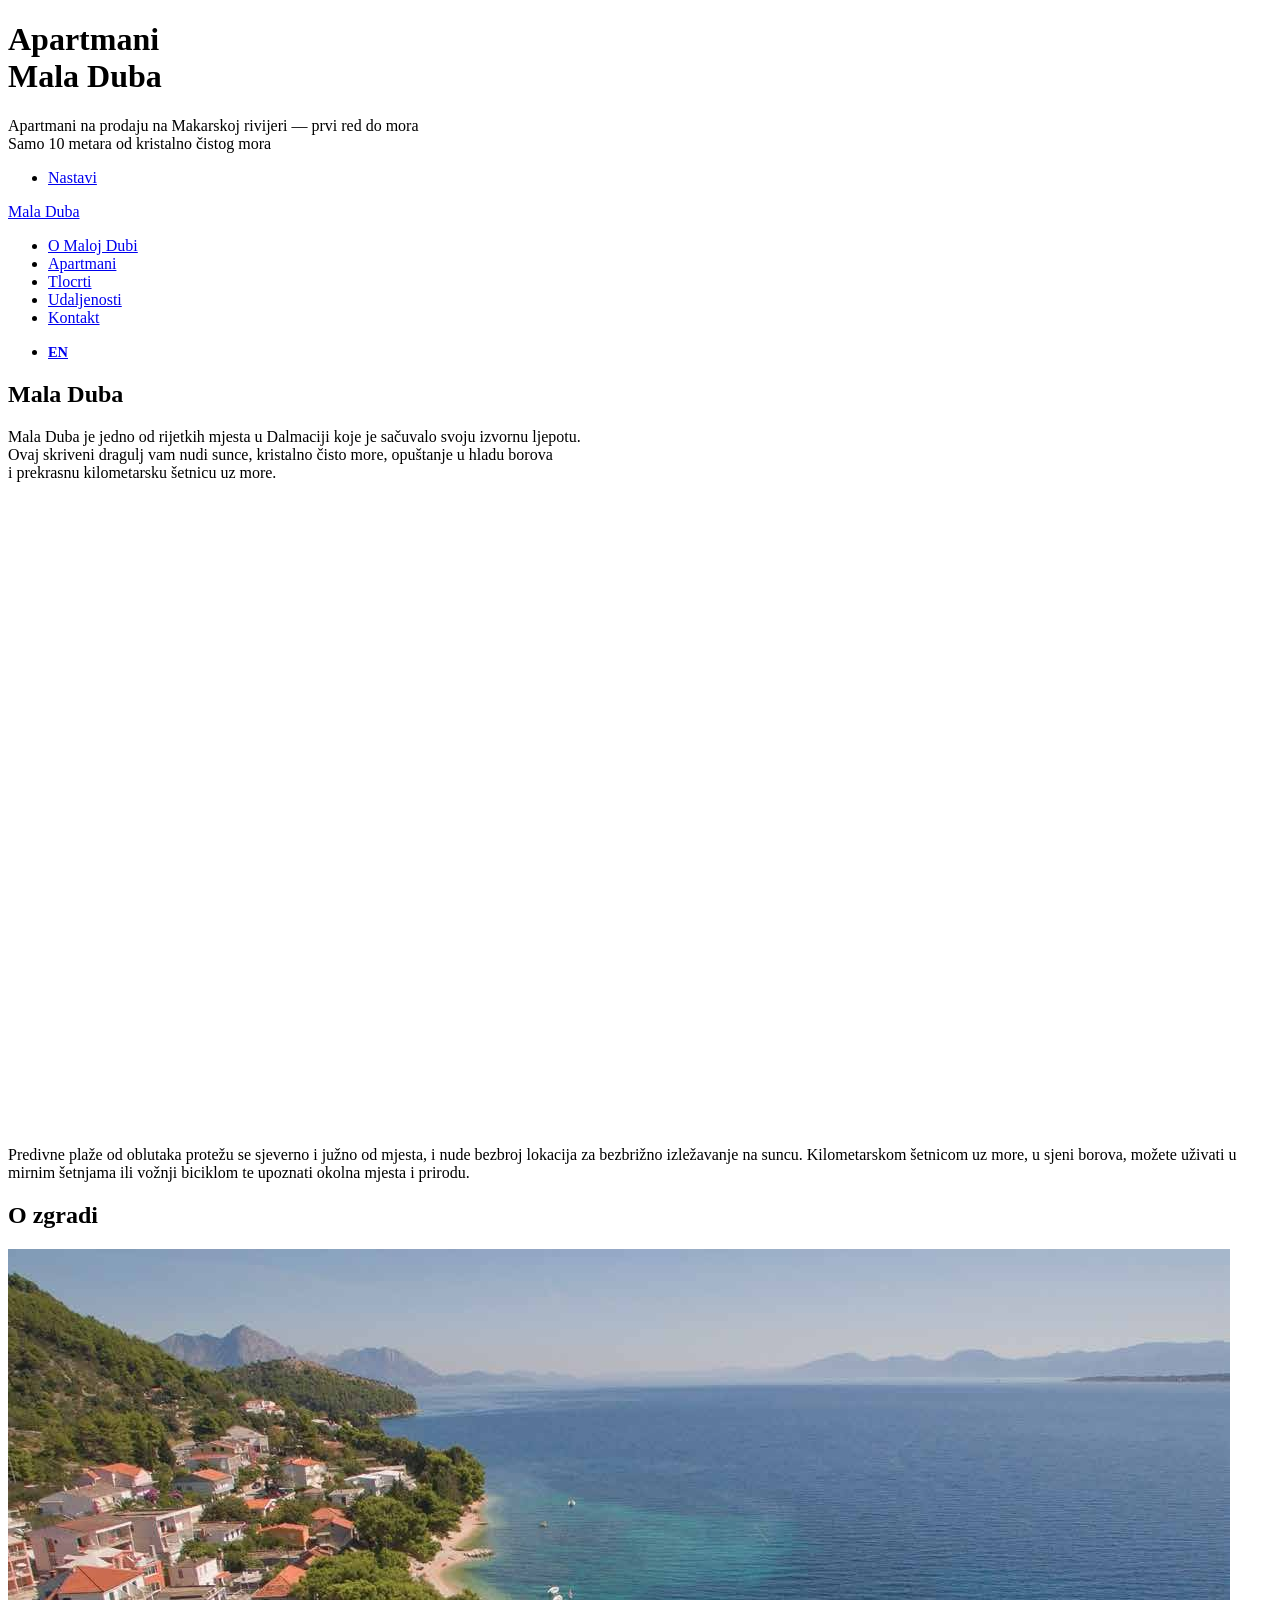
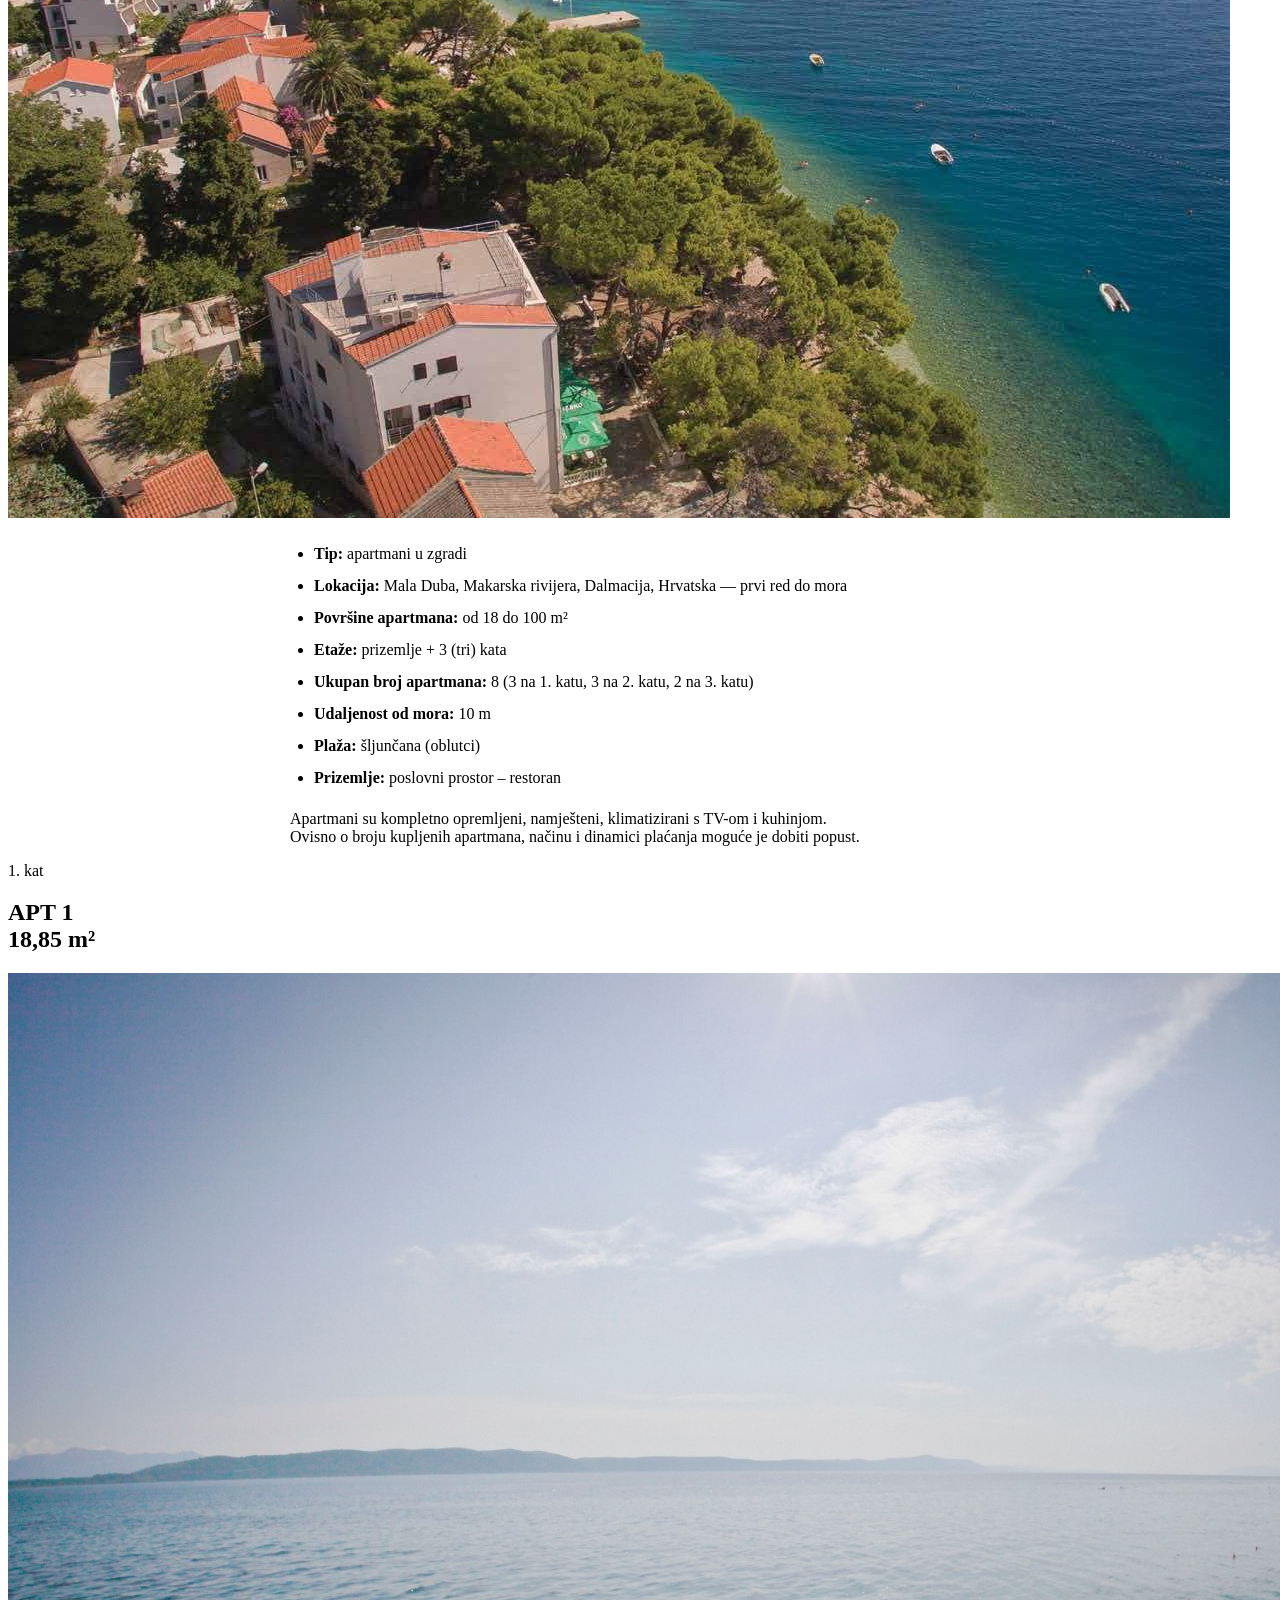
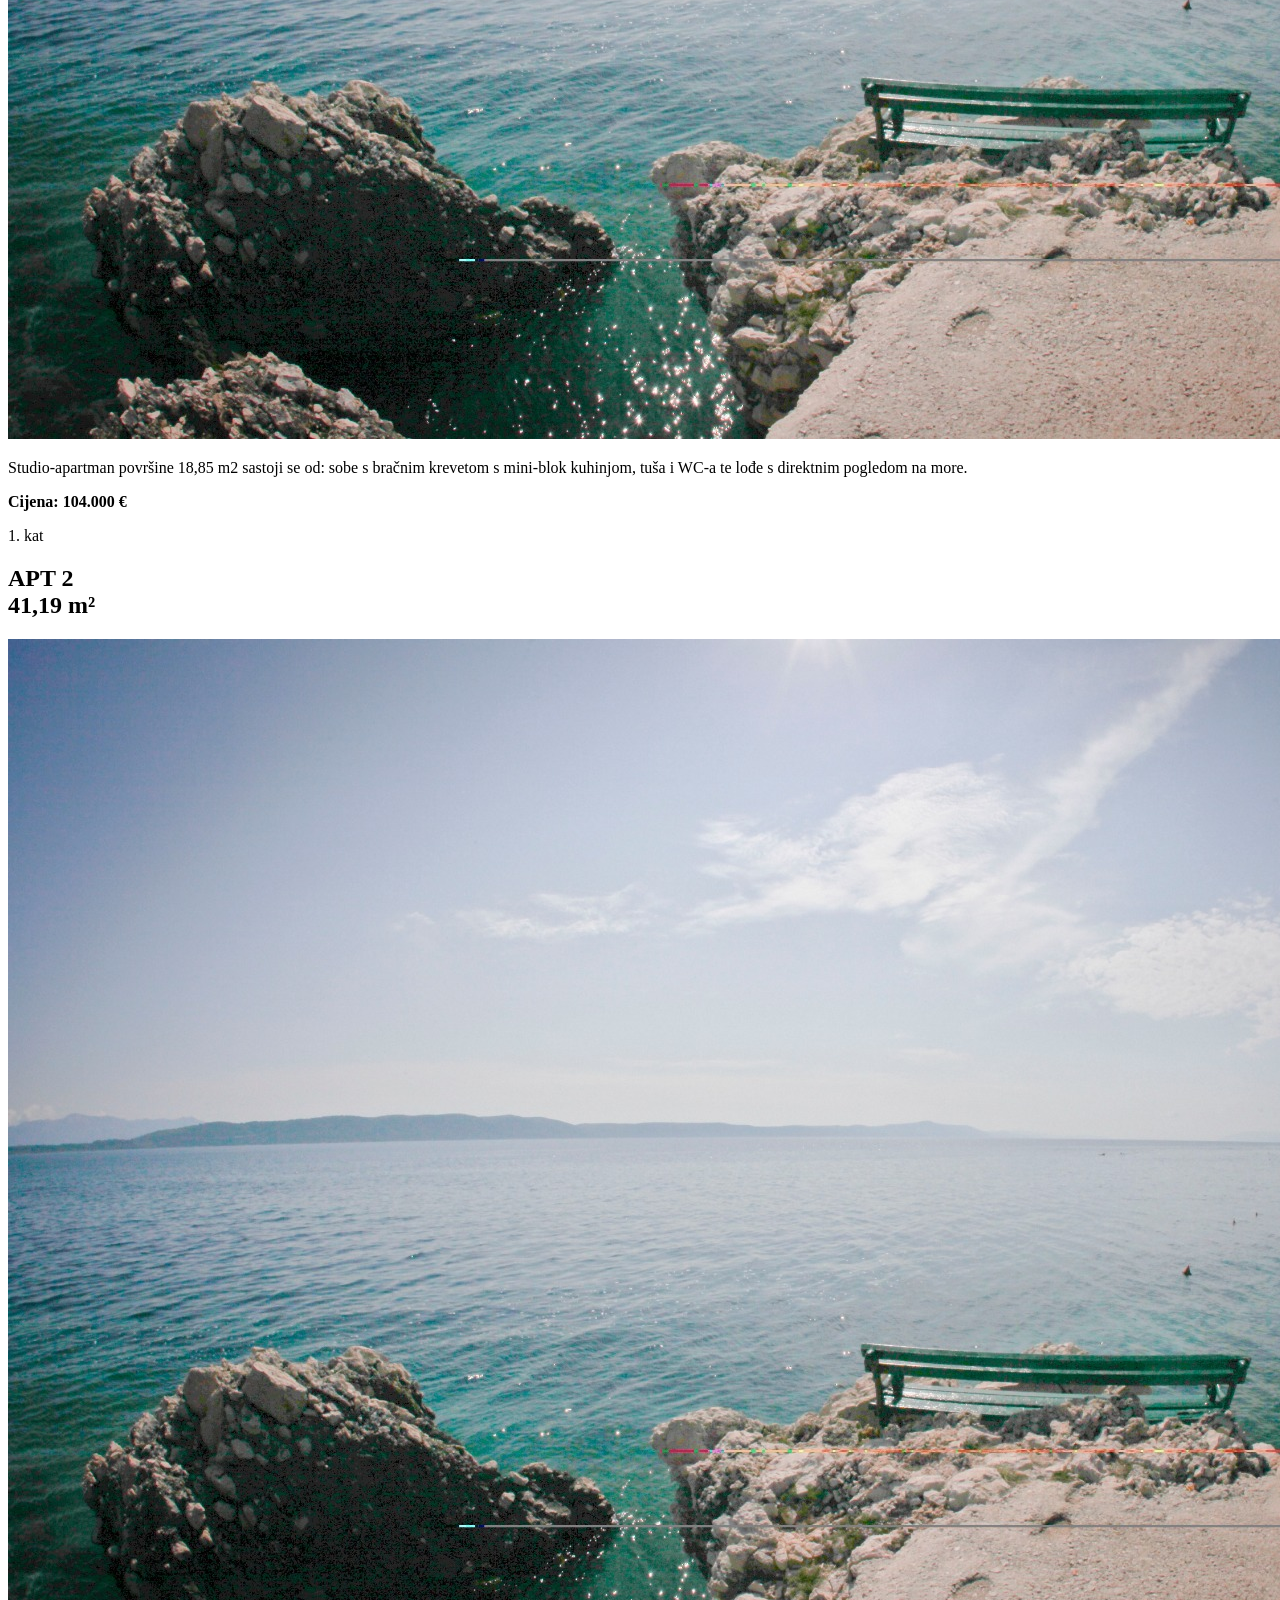
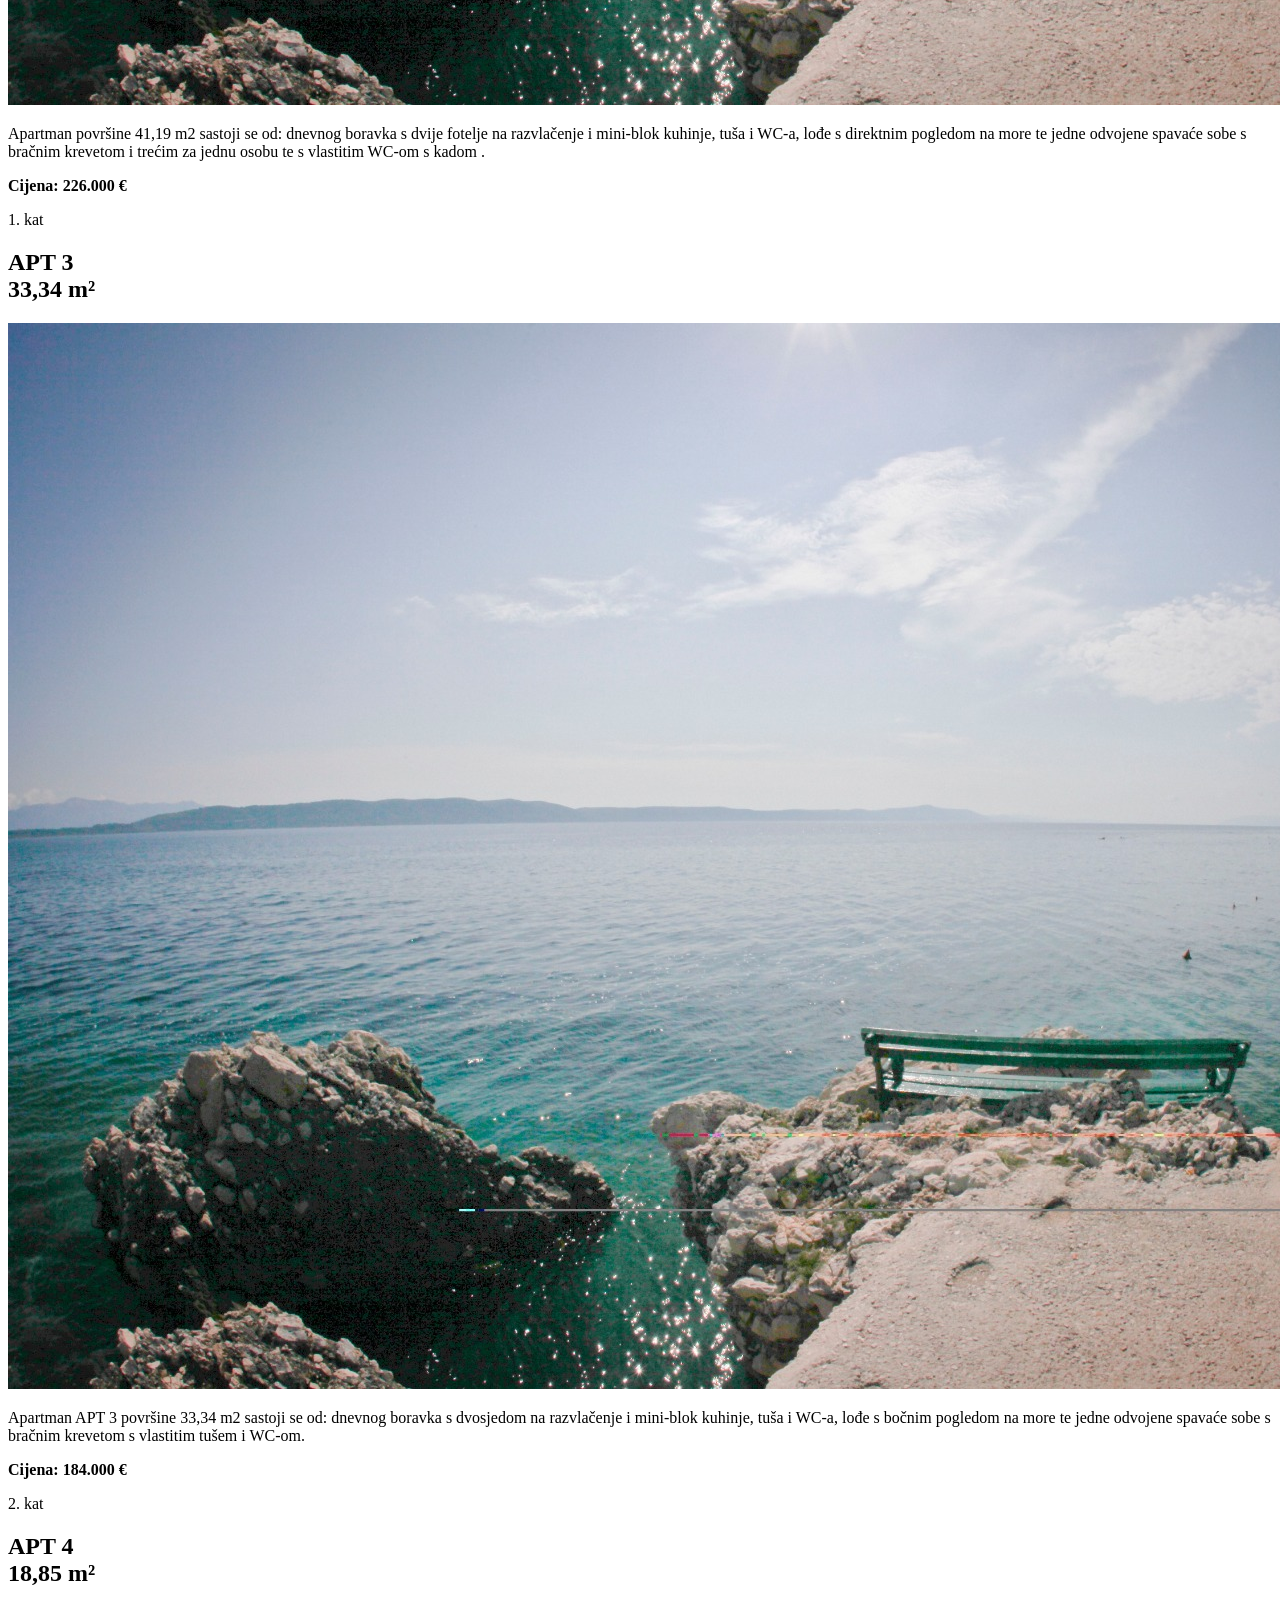
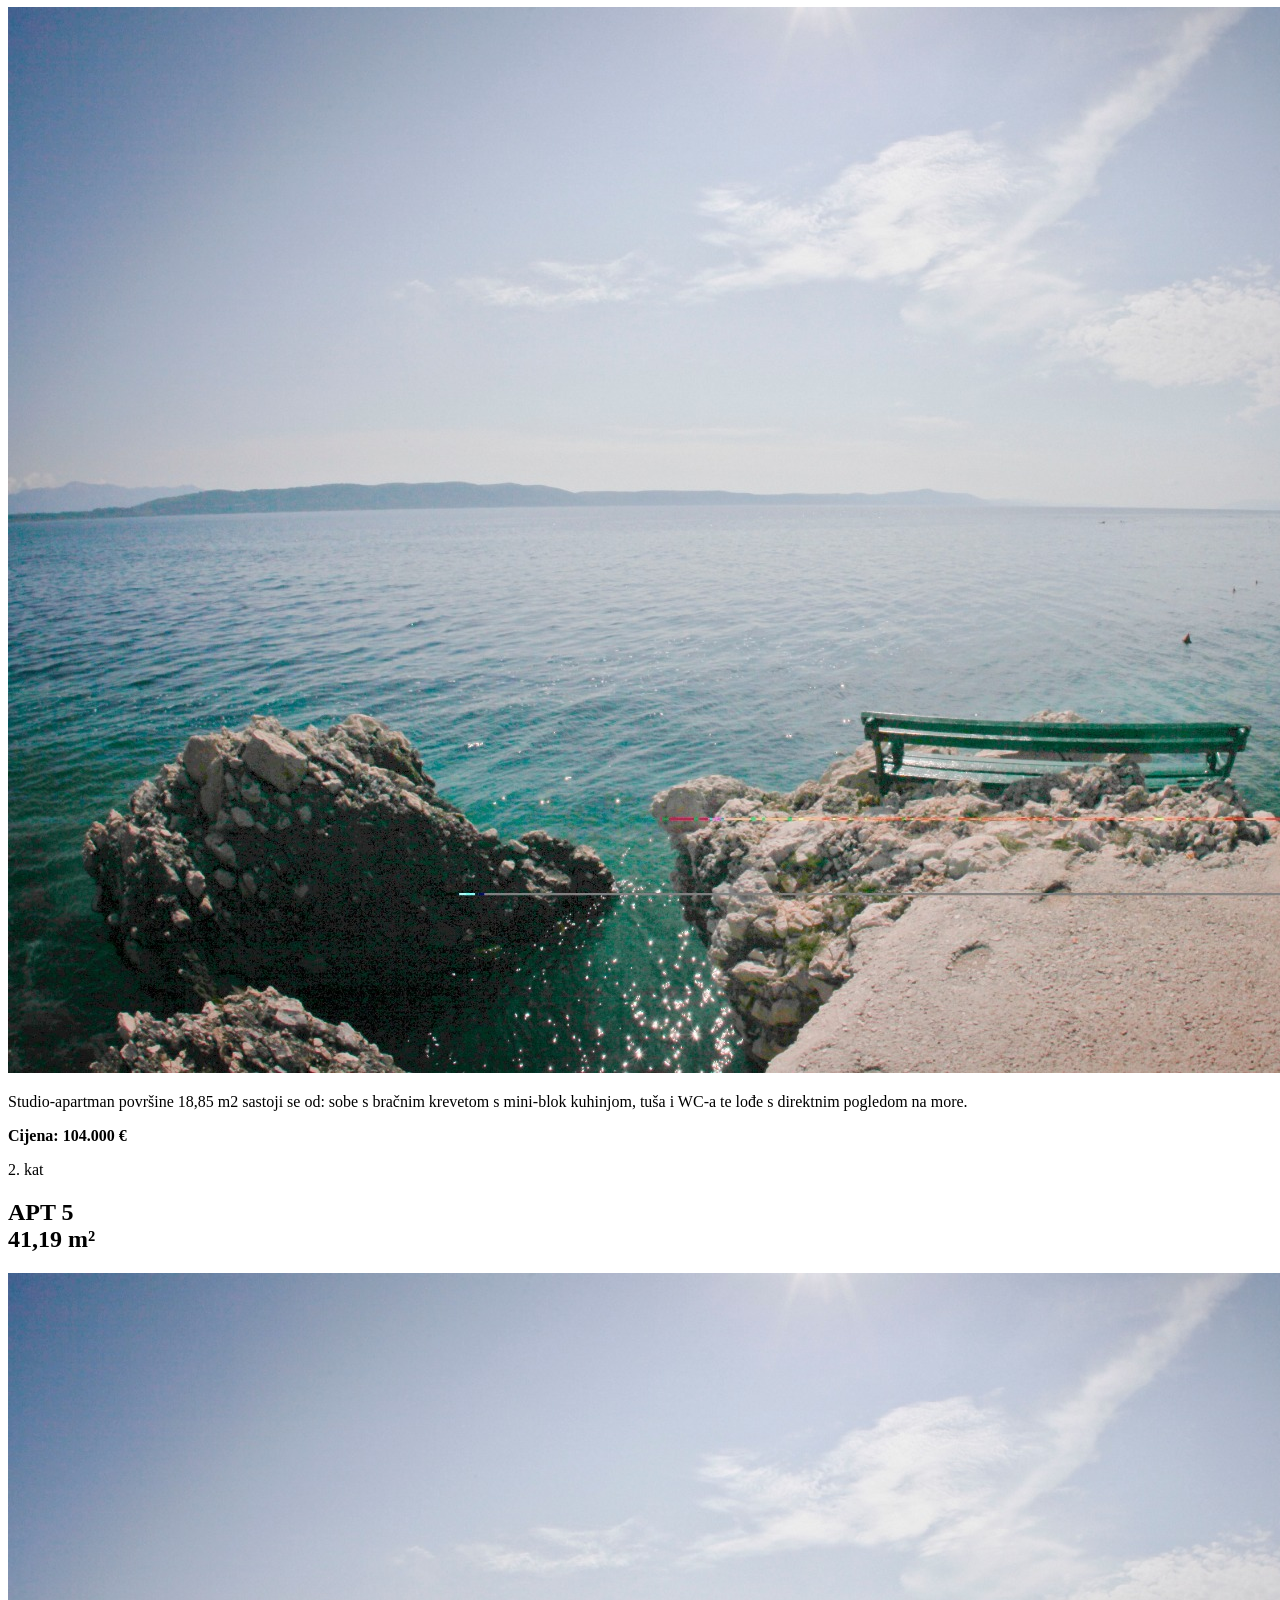
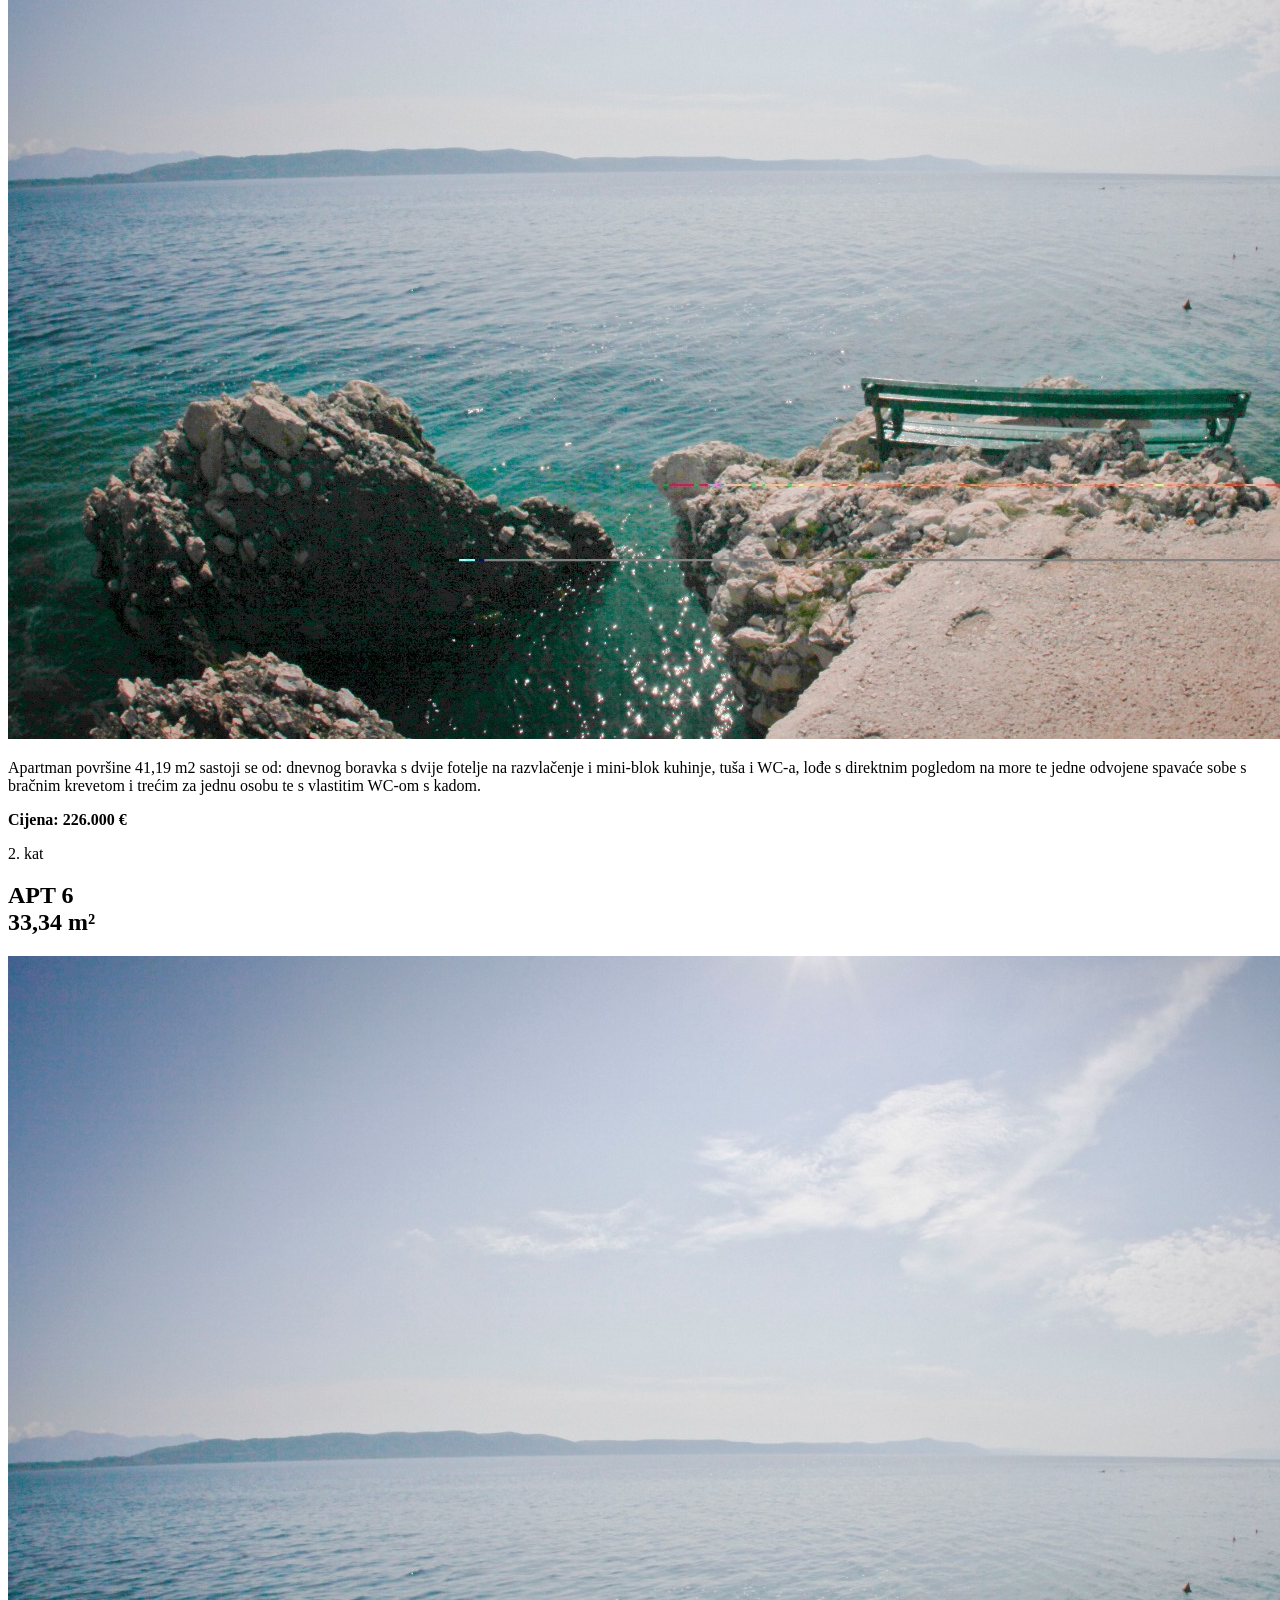
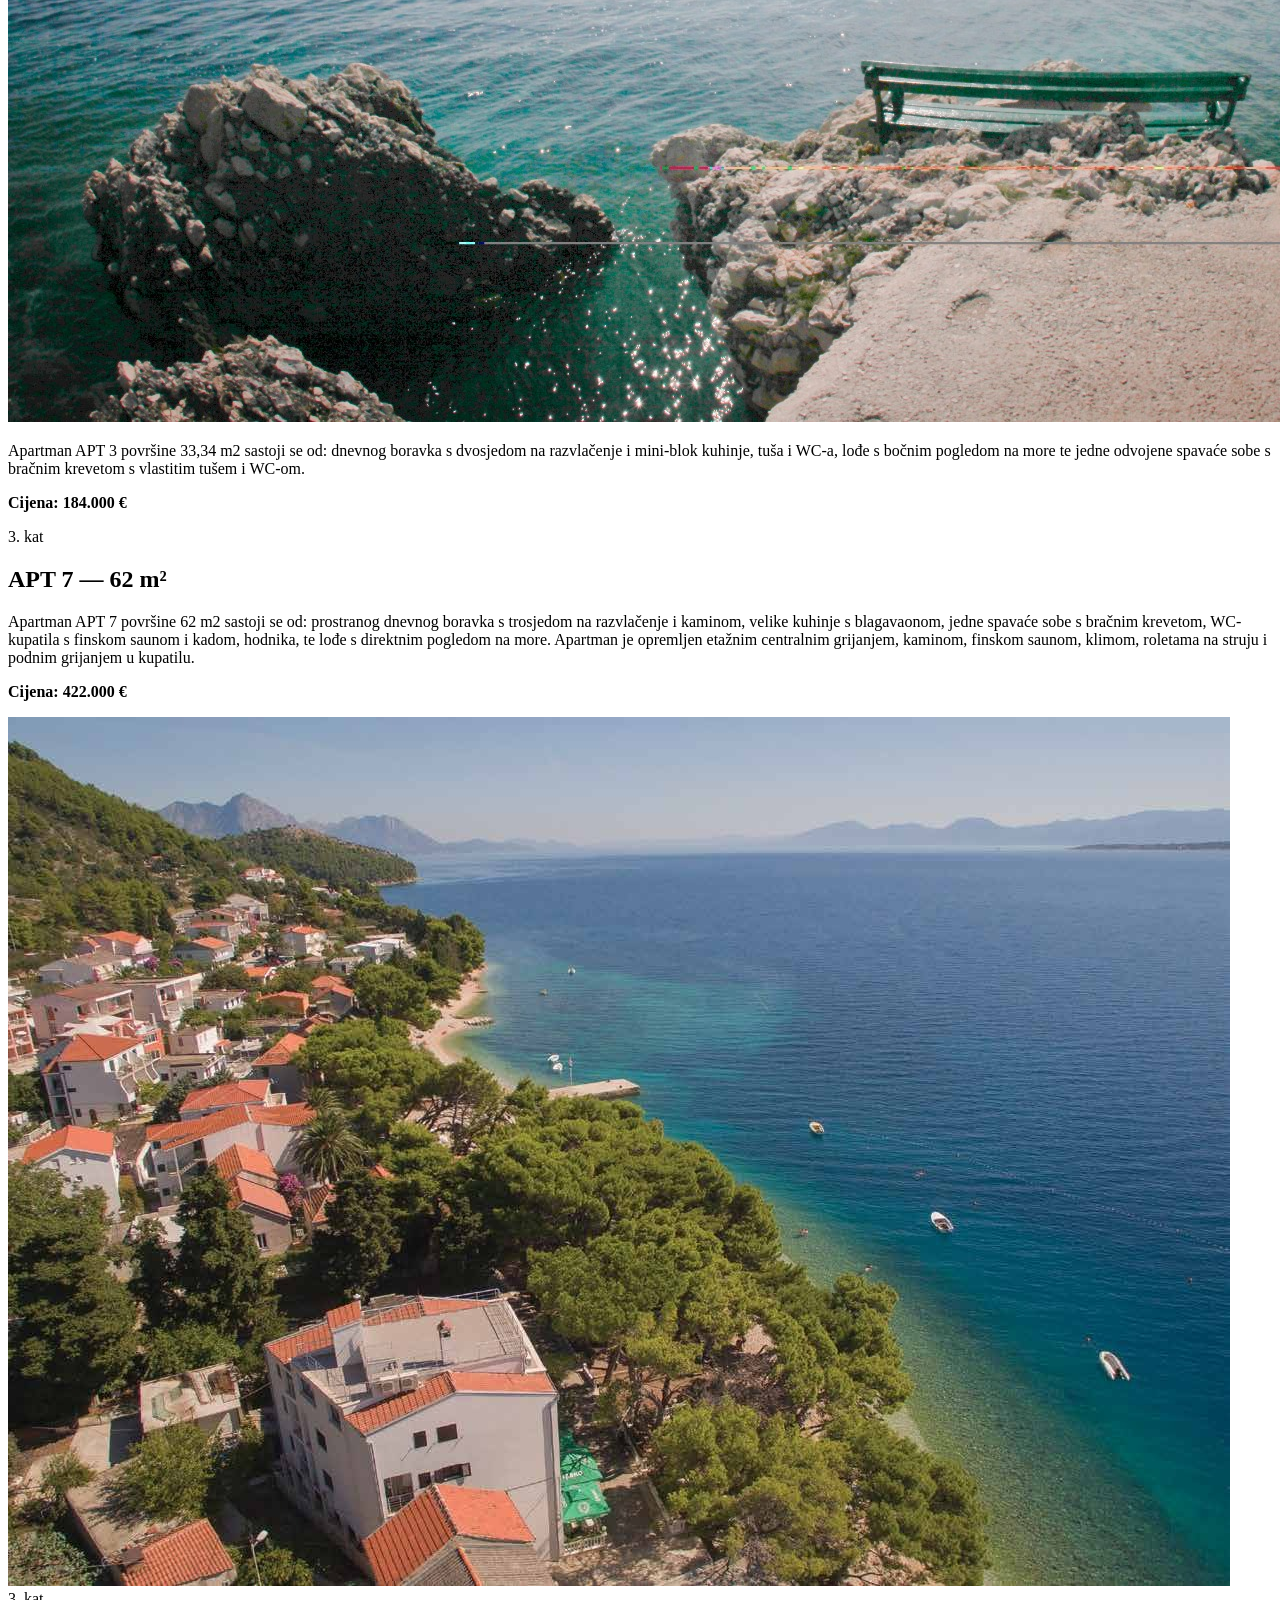
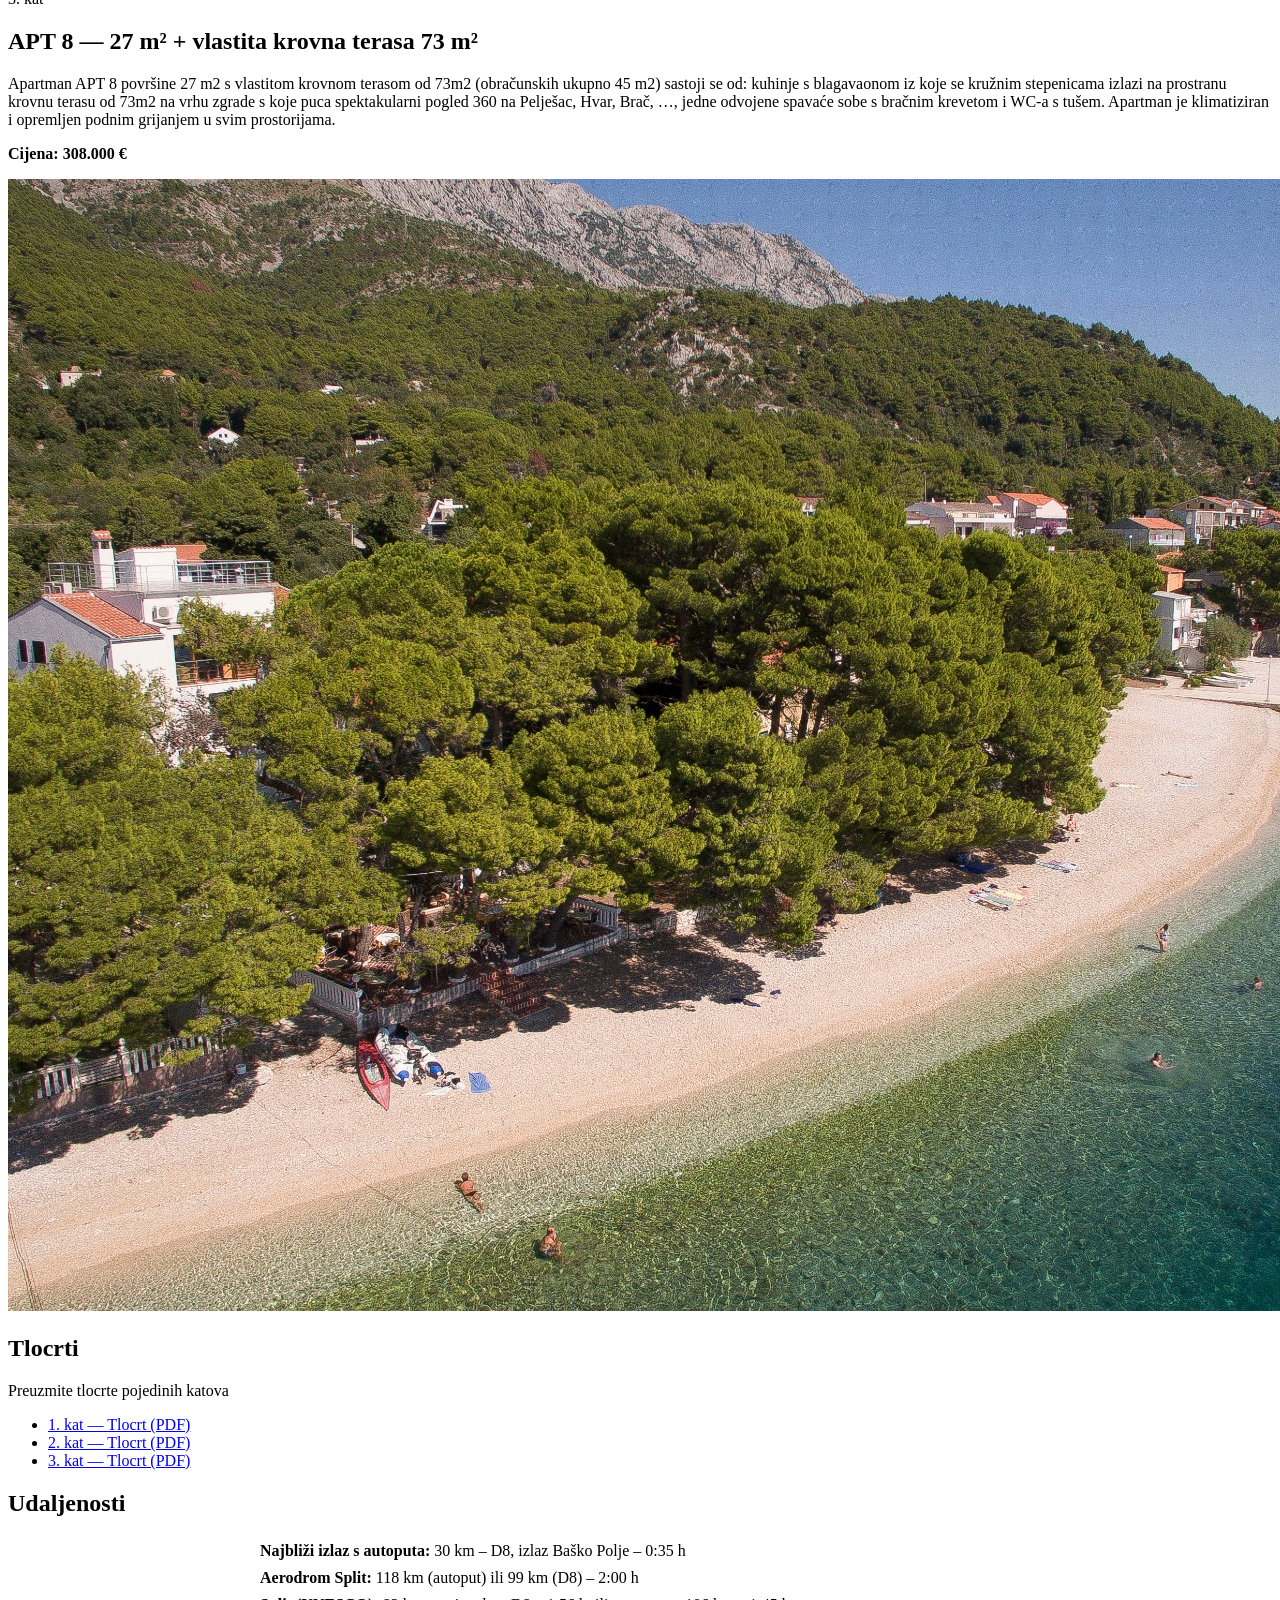
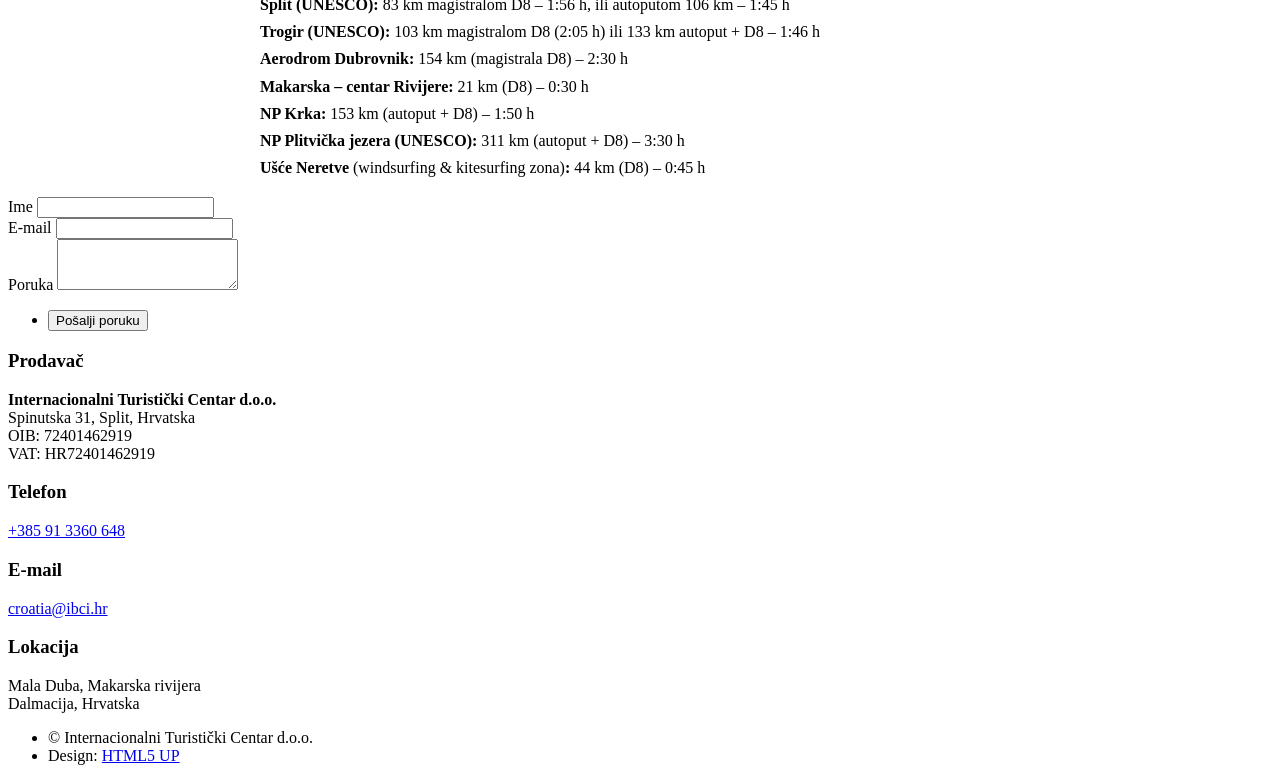
==== commit c8a389c5: "update hr text" ====
--- a/index.html
+++ b/index.html
@@ -93,7 +93,7 @@
 										<h2>APT 1<br />18,85 m&sup2;</h2>
 									</header>
 									<a href="#" class="image fit"><img src="assets/img/loc1.jpeg" alt="APT 1" /></a>
-									<p>Studio-apartman &mdash; soba s bračnim krevetom i mini-blok kuhinjom, tuš i WC te lođa s direktnim pogledom na more.</p>
+									<p>Studio-apartman površine 18,85 m2 sastoji se od: sobe s bračnim krevetom s mini-blok kuhinjom, tuša i WC-a te lođe s direktnim pogledom na more.</p>
 									<p><strong>Cijena: 104.000 &euro;</strong></p>
 								</article>
 								<article>
@@ -102,7 +102,8 @@
 										<h2>APT 2<br />41,19 m&sup2;</h2>
 									</header>
 									<a href="#" class="image fit"><img src="assets/img/loc1.jpeg" alt="APT 2" /></a>
-									<p>Dnevni boravak s dvije fotelje na razvlačenje i mini-blok kuhinjom, tuš i WC, lođa s direktnim pogledom na more te odvojena spavaća soba s bračnim krevetom i krevetom za jednu osobu, s vlastitim WC-om s kadom.</p>
+									<p>Apartman površine 41,19 m2 sastoji se od: dnevnog boravka s dvije fotelje na razvlačenje i mini-blok kuhinje, tuša i WC-a, lođe s direktnim pogledom na more te jedne odvojene spavaće sobe s bračnim krevetom i trećim za jednu osobu te s vlastitim WC-om s kadom .
+									</p>
 									<p><strong>Cijena: 226.000 &euro;</strong></p>
 								</article>
 								<article>
@@ -111,7 +112,8 @@
 										<h2>APT 3<br />33,34 m&sup2;</h2>
 									</header>
 									<a href="#" class="image fit"><img src="assets/img/loc1.jpeg" alt="APT 3" /></a>
-									<p>Dnevni boravak s dvosjedom na razvlačenje i mini-blok kuhinjom, tuš i WC, lođa s bočnim pogledom na more te odvojena spavaća soba s bračnim krevetom i vlastitim tušem i WC-om.</p>
+									<p>Apartman APT 3 površine 33,34 m2 sastoji se od: dnevnog boravka s dvosjedom na razvlačenje i mini-blok kuhinje, tuša i WC-a, lođe s bočnim pogledom na more te jedne odvojene spavaće sobe s bračnim krevetom s vlastitim tušem i WC-om.
+									</p>
 									<p><strong>Cijena: 184.000 &euro;</strong></p>
 								</article>
 
@@ -122,7 +124,7 @@
 										<h2>APT 4<br />18,85 m&sup2;</h2>
 									</header>
 									<a href="#" class="image fit"><img src="assets/img/loc1.jpeg" alt="APT 4" /></a>
-									<p>Studio-apartman &mdash; soba s bračnim krevetom i mini-blok kuhinjom, tuš i WC te lođa s direktnim pogledom na more.</p>
+									<p>Studio-apartman površine 18,85 m2 sastoji se od: sobe s bračnim krevetom s mini-blok kuhinjom, tuša i WC-a te lođe s direktnim pogledom na more.</p>
 									<p><strong>Cijena: 104.000 &euro;</strong></p>
 								</article>
 								<article>
@@ -131,7 +133,7 @@
 										<h2>APT 5<br />41,19 m&sup2;</h2>
 									</header>
 									<a href="#" class="image fit"><img src="assets/img/loc1.jpeg" alt="APT 5" /></a>
-									<p>Dnevni boravak s dvije fotelje na razvlačenje i mini-blok kuhinjom, tuš i WC, lođa s direktnim pogledom na more te odvojena spavaća soba s bračnim krevetom i krevetom za jednu osobu, s vlastitim WC-om s kadom.</p>
+									<p>Apartman površine 41,19 m2 sastoji se od: dnevnog boravka s dvije fotelje na razvlačenje i mini-blok kuhinje, tuša i WC-a, lođe s direktnim pogledom na more te jedne odvojene spavaće sobe s bračnim krevetom i trećim za jednu osobu te s vlastitim WC-om s kadom.</p>
 									<p><strong>Cijena: 226.000 &euro;</strong></p>
 								</article>
 								<article>
@@ -140,7 +142,7 @@
 										<h2>APT 6<br />33,34 m&sup2;</h2>
 									</header>
 									<a href="#" class="image fit"><img src="assets/img/loc1.jpeg" alt="APT 6" /></a>
-									<p>Dnevni boravak s dvosjedom na razvlačenje i mini-blok kuhinjom, tuš i WC, lođa s bočnim pogledom na more te odvojena spavaća soba s bračnim krevetom i vlastitim tušem i WC-om.</p>
+									<p>Apartman APT 3 površine 33,34 m2 sastoji se od: dnevnog boravka s dvosjedom na razvlačenje i mini-blok kuhinje, tuša i WC-a, lođe s bočnim pogledom na more te jedne odvojene spavaće sobe s bračnim krevetom s vlastitim tušem i WC-om.</p>
 									<p><strong>Cijena: 184.000 &euro;</strong></p>
 								</article>
 							</section>
@@ -150,9 +152,8 @@
 								<header class="major">
 									<span class="date">3. kat</span>
 									<h2>APT 7 &mdash; 62 m&sup2;</h2>
-									<p>Hodnik, prostrani dnevni boravak s trosjedom na razvlačenje i kaminom, velika kuhinja s blagovaonicom,<br />
-									spavaća soba s bračnim krevetom, WC-kupatilo s finskom saunom i kadom te lođa s direktnim pogledom na more.<br />
-									Apartman je opremljen etažnim centralnim grijanjem, kaminom, finskom saunom, klimom, roletama na struju i podnim grijanjem u kupatilu.</p>
+									<p>Apartman APT 7 površine 62 m2 sastoji se od: prostranog dnevnog boravka s trosjedom na razvlačenje i kaminom, velike kuhinje s blagavaonom, jedne spavaće sobe s bračnim krevetom, WC-kupatila s finskom saunom i kadom, hodnika, te lođe s direktnim pogledom na more.
+										Apartman je opremljen etažnim centralnim grijanjem, kaminom, finskom saunom, klimom, roletama na struju i podnim grijanjem u kupatilu.</p>
 									<p><strong>Cijena: 422.000 &euro;</strong></p>
 								</header>
 								<a href="#" class="image main"><img src="assets/img/loc3.jpeg" alt="APT 7" /></a>
@@ -161,11 +162,10 @@
 							<article class="post featured">
 								<header class="major">
 									<span class="date">3. kat</span>
-									<h2>APT 8 &mdash; 27 m&sup2; + krovna terasa 73 m&sup2; (obračunski ukupno 45 m&sup2;)</h2>
-									<p>Kuhinja s blagovaonicom iz koje se kružnim stepenicama izlazi na prostranu krovnu terasu od 73 m&sup2; na vrhu zgrade,<br />
-									sa spektakularnim pogledom 360&deg; na Pelješac, Hvar, Brač i okolicu.<br />
-									Odvojena spavaća soba s bračnim krevetom i WC s tušem.<br />
-									Apartman je klimatiziran i opremljen podnim grijanjem u svim prostorijama.</p>
+									<h2>APT 8 &mdash; 27 m&sup2; + vlastita krovna terasa 73 m&sup2;</h2>
+									<p>Apartman APT 8 površine 27 m2 s vlastitom krovnom terasom od 73m2 (obračunskih ukupno 45 m2) sastoji se od: kuhinje s blagavaonom iz koje se kružnim stepenicama izlazi na prostranu krovnu terasu od 73m2 na vrhu zgrade s koje puca spektakularni pogled 360 na Pelješac, Hvar, Brač, …, jedne odvojene spavaće sobe s bračnim krevetom i WC-a s tušem.
+										Apartman je klimatiziran i opremljen podnim grijanjem u svim prostorijama.
+									</p>
 									<p><strong>Cijena: 308.000 &euro;</strong></p>
 								</header>
 								<a href="#" class="image main"><img src="assets/img/loc2.jpeg" alt="APT 8" /></a>
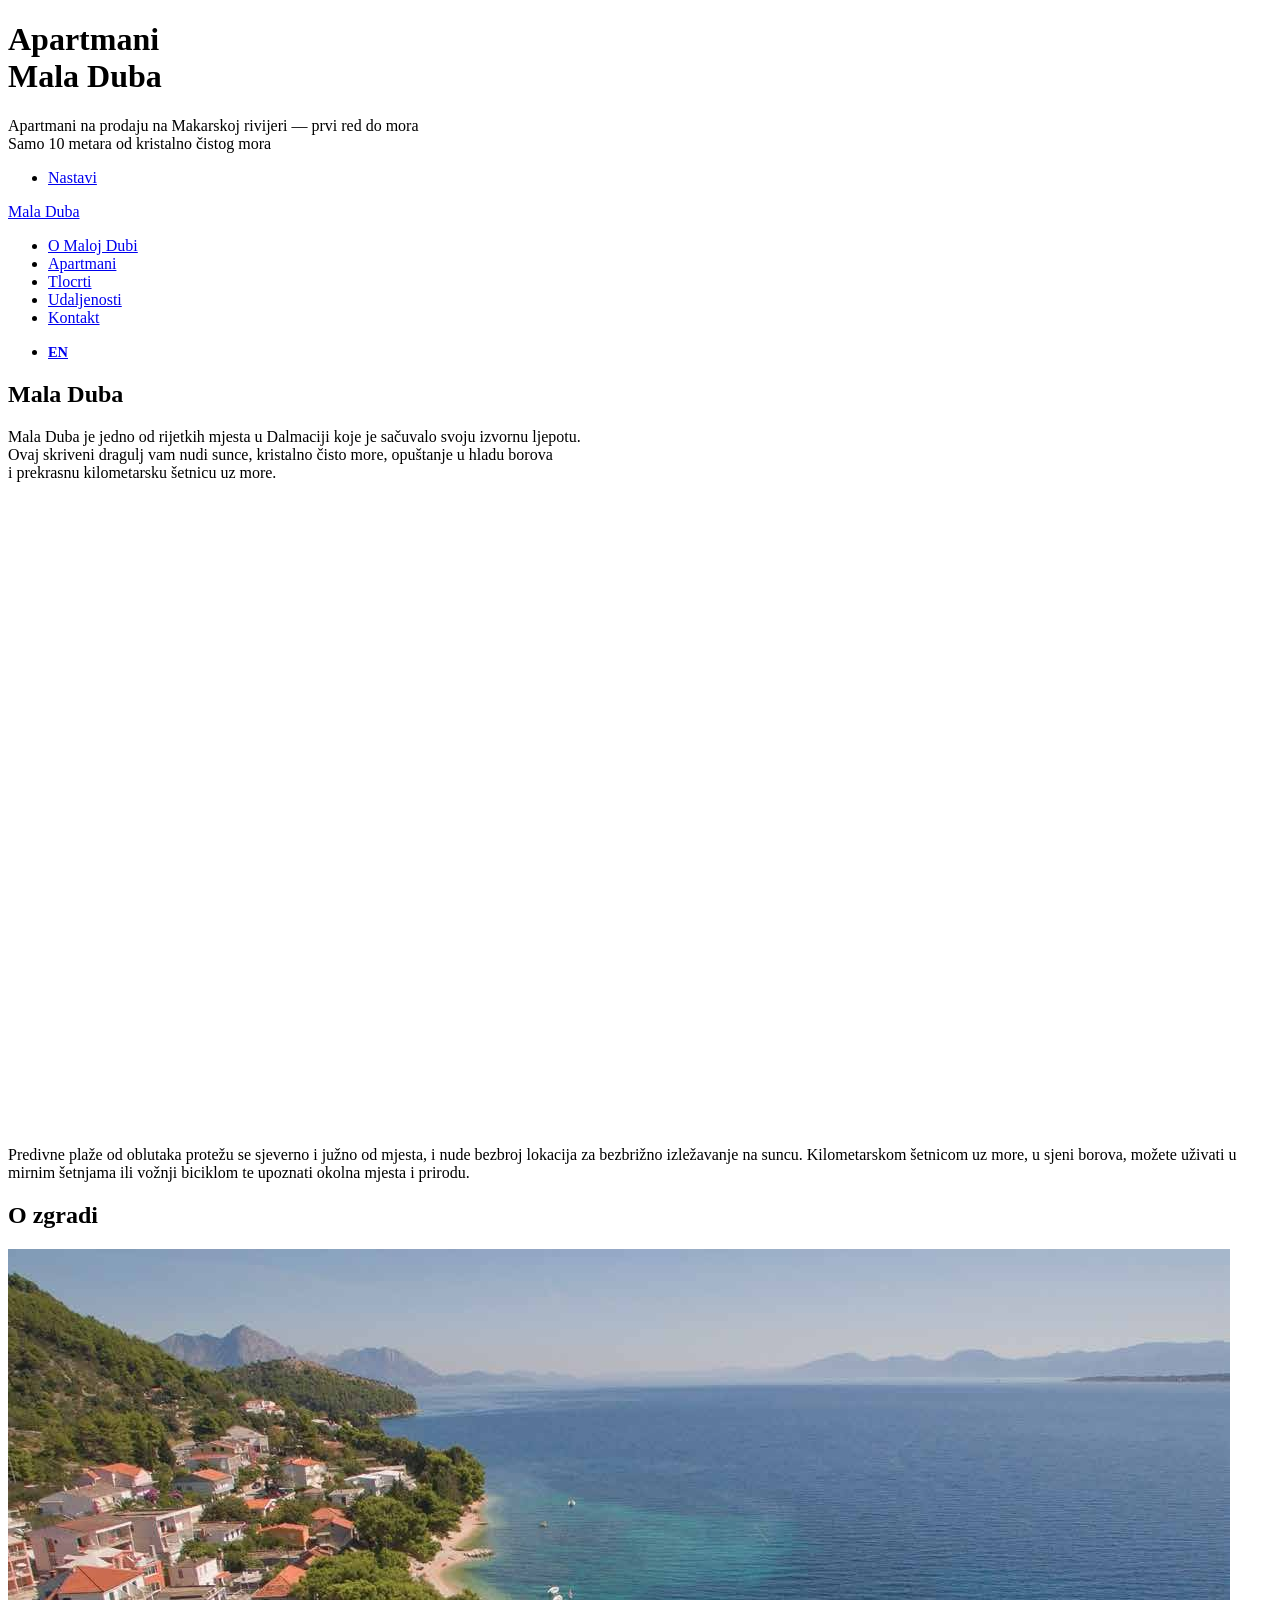
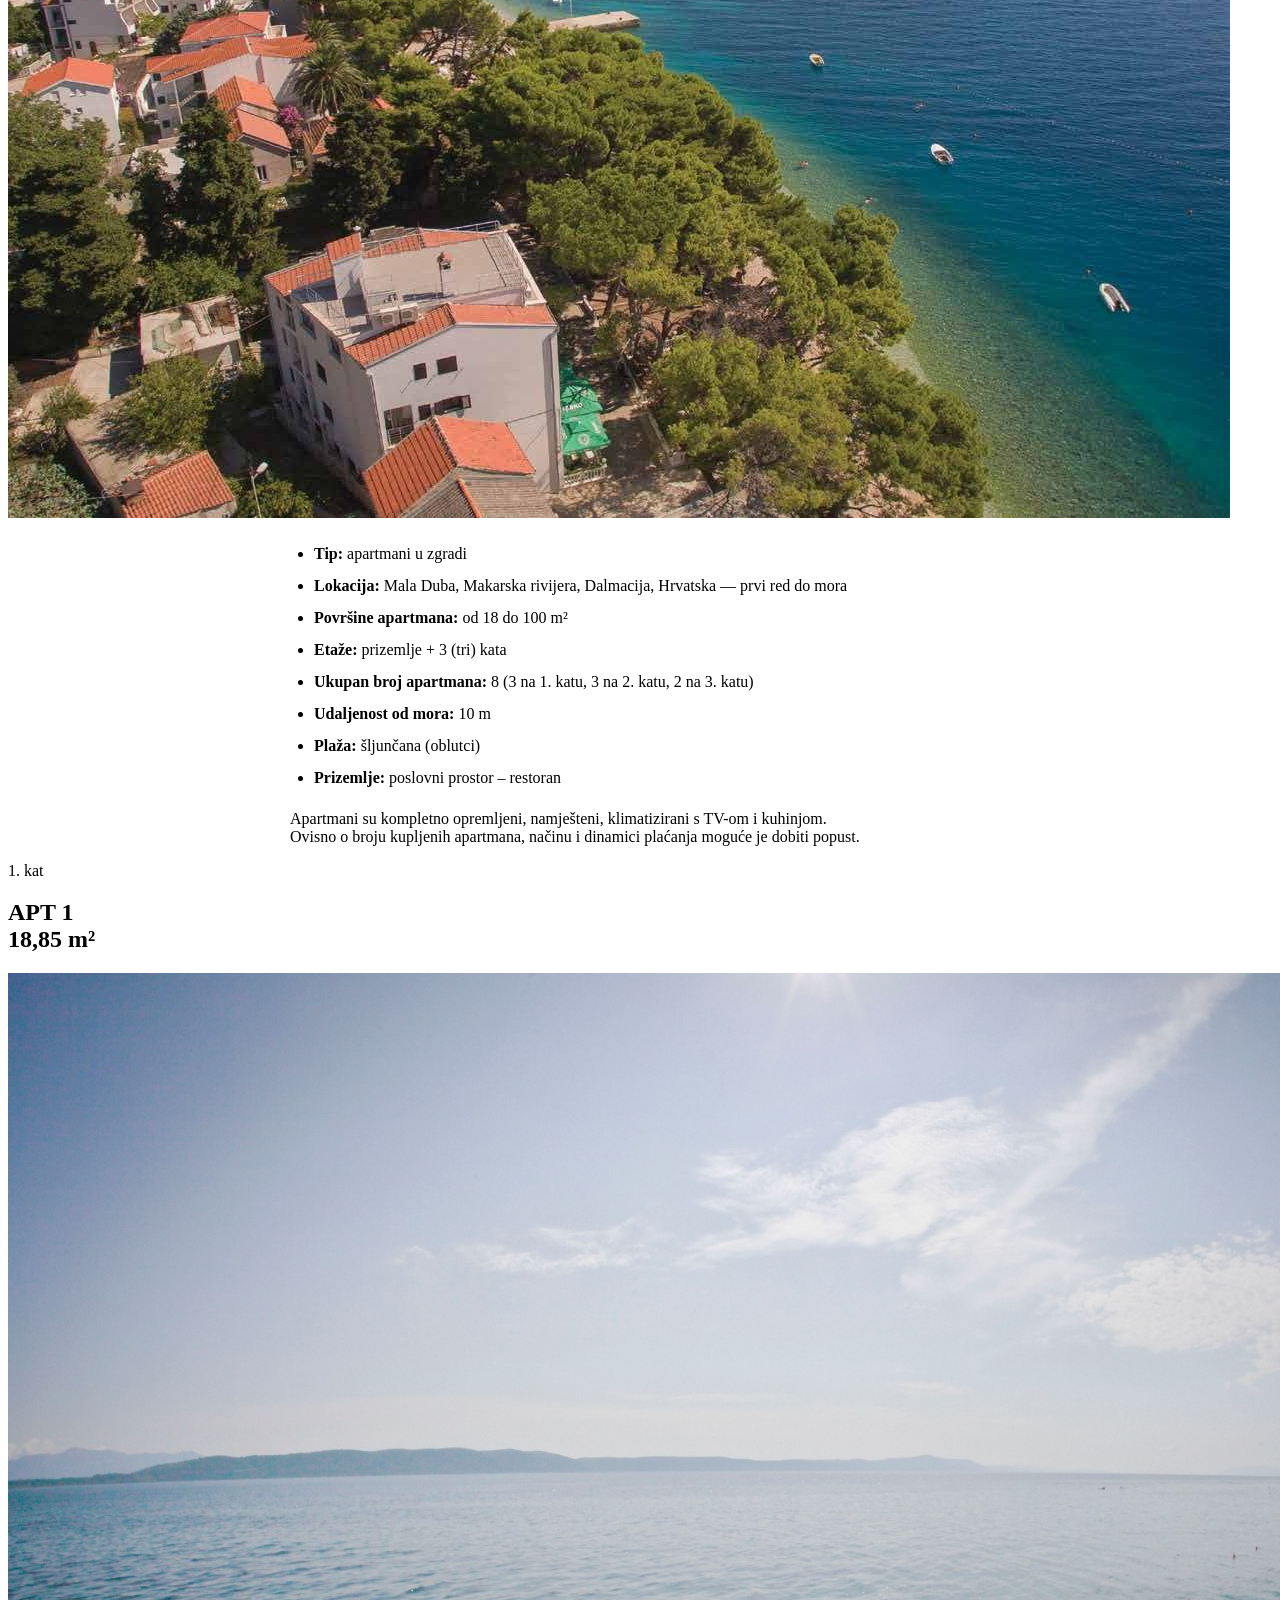
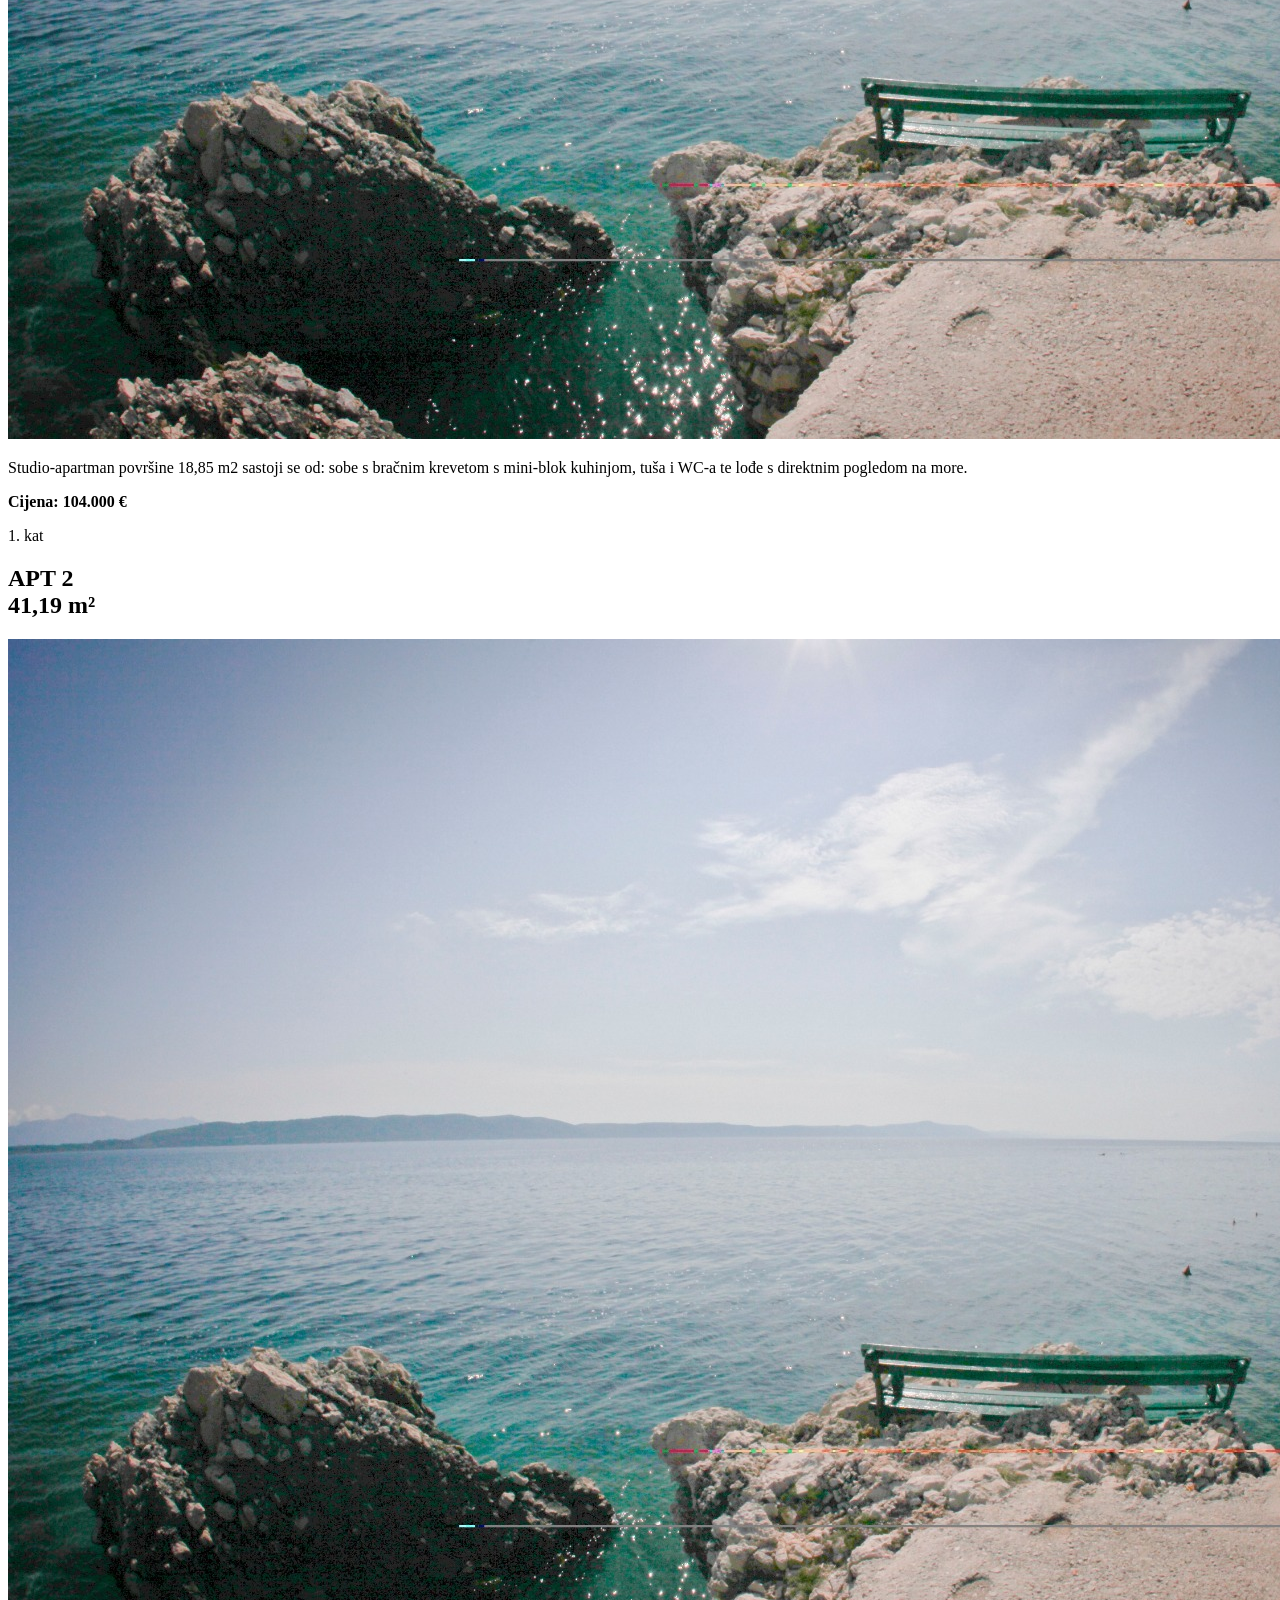
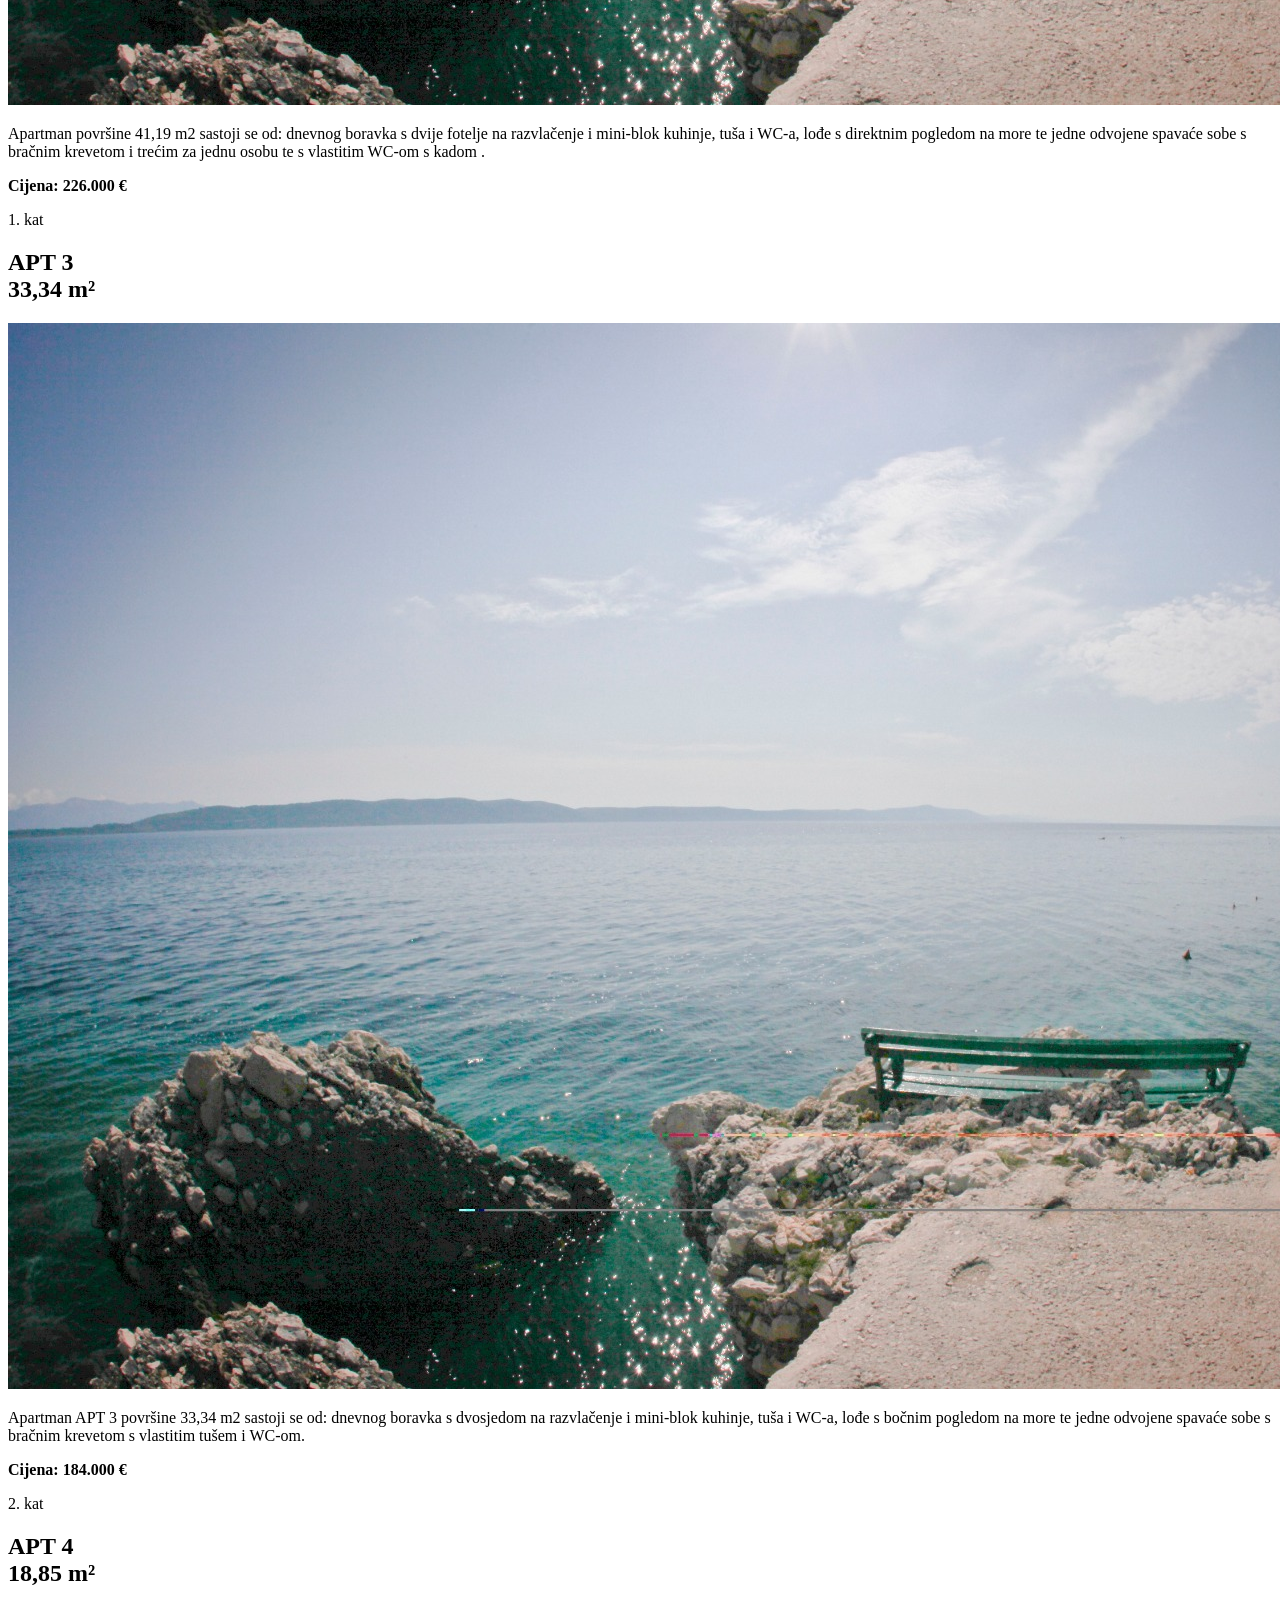
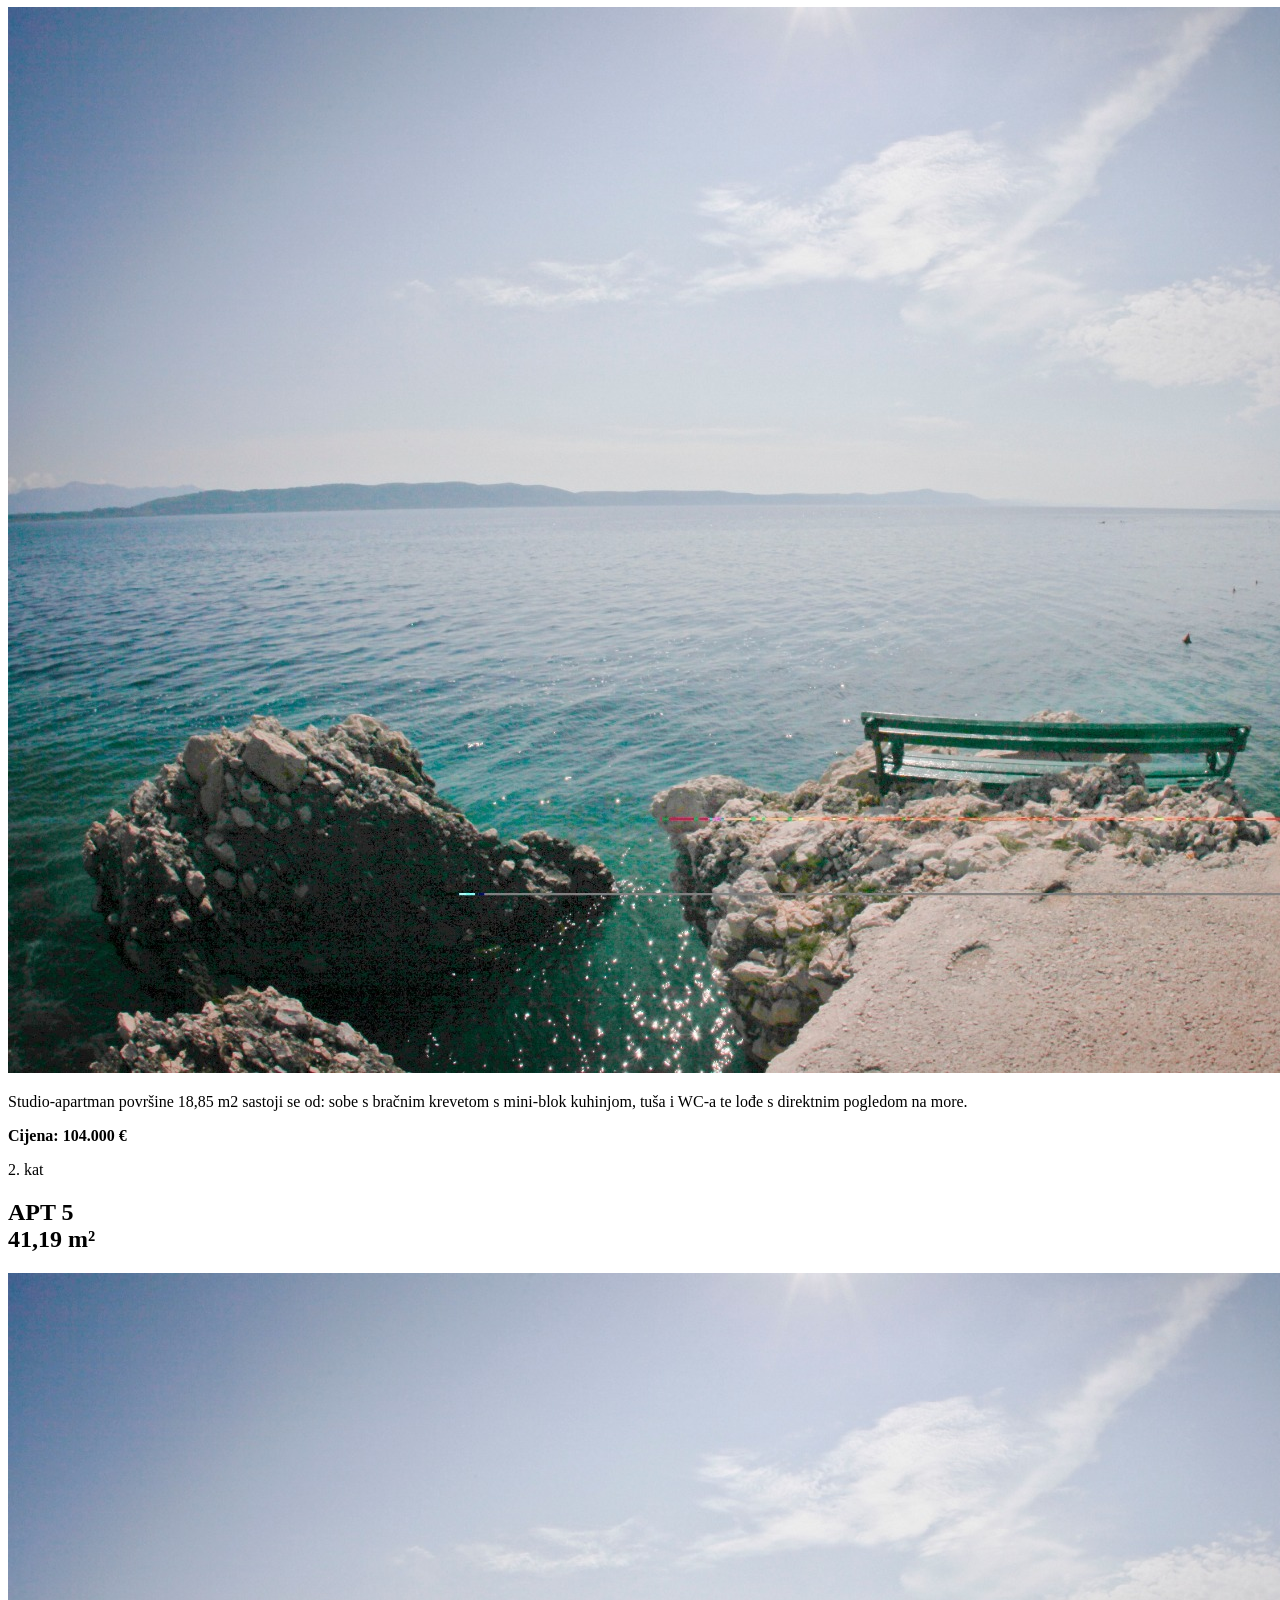
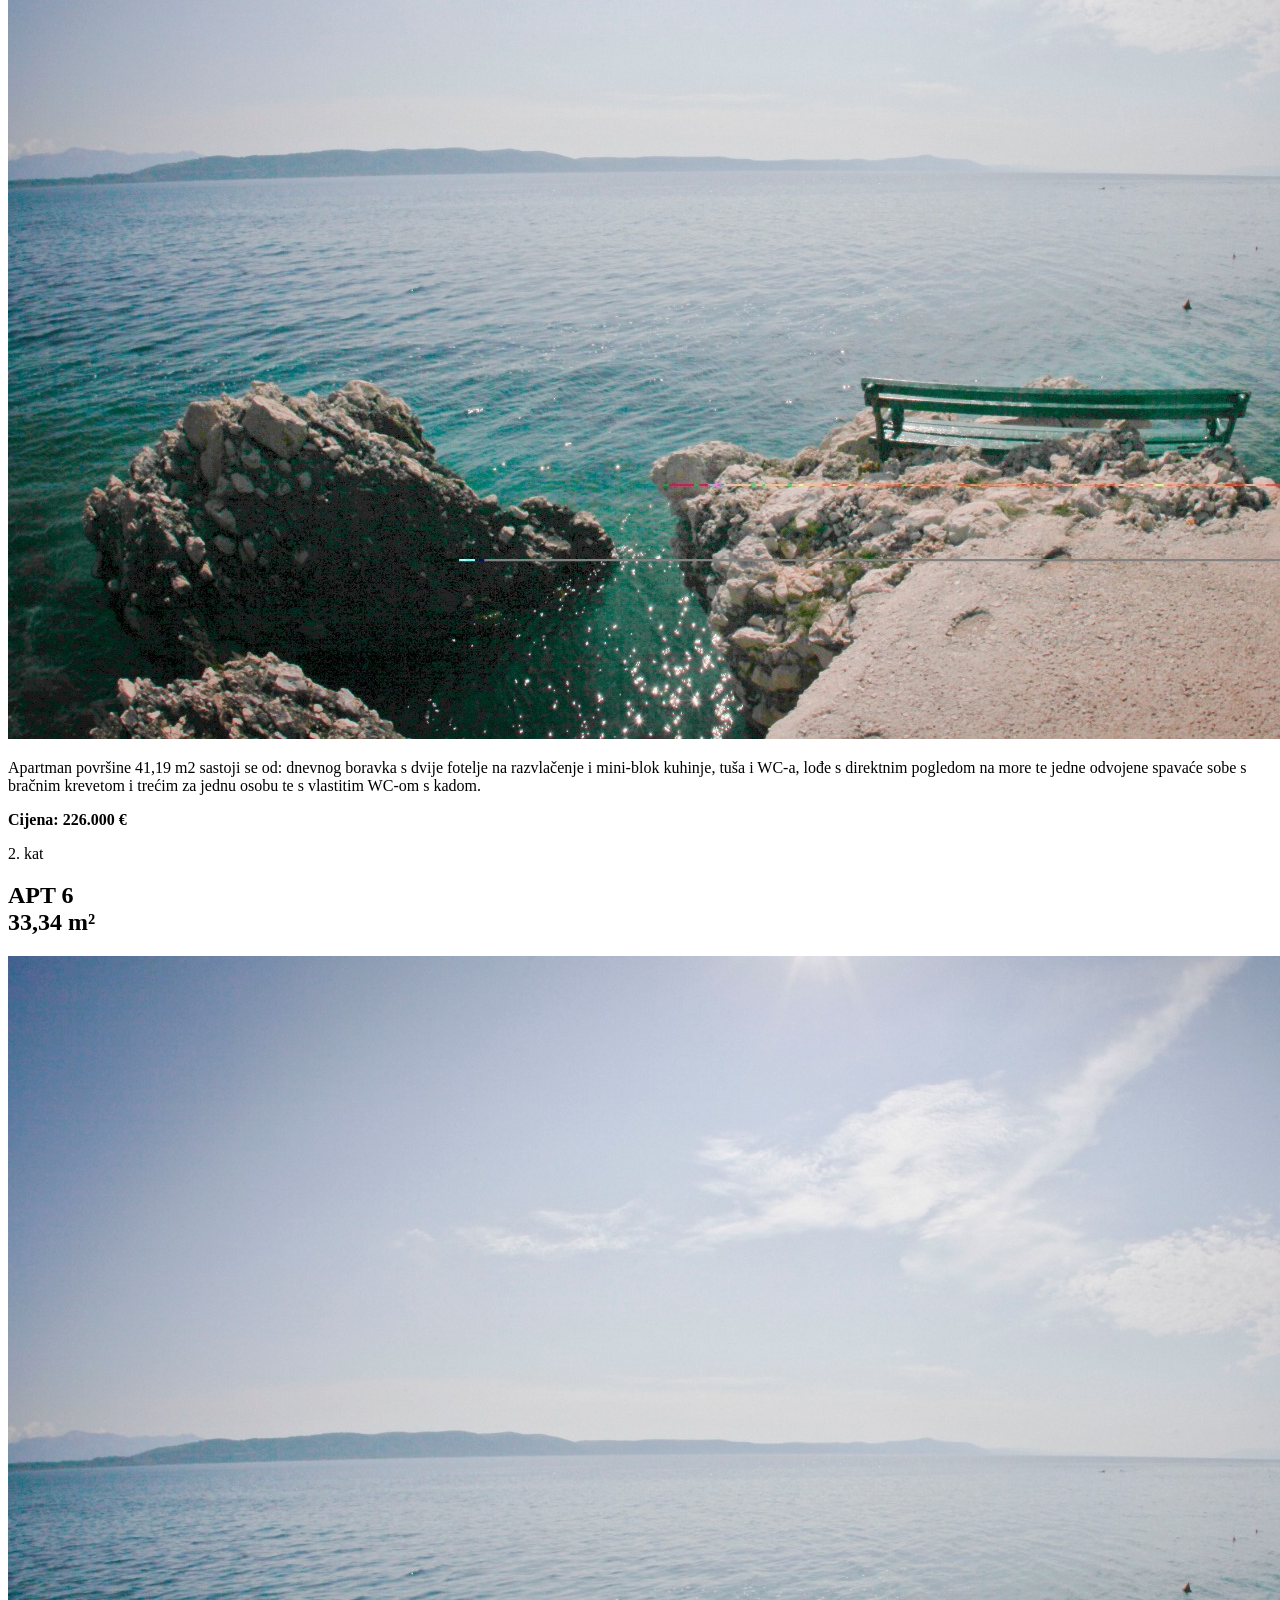
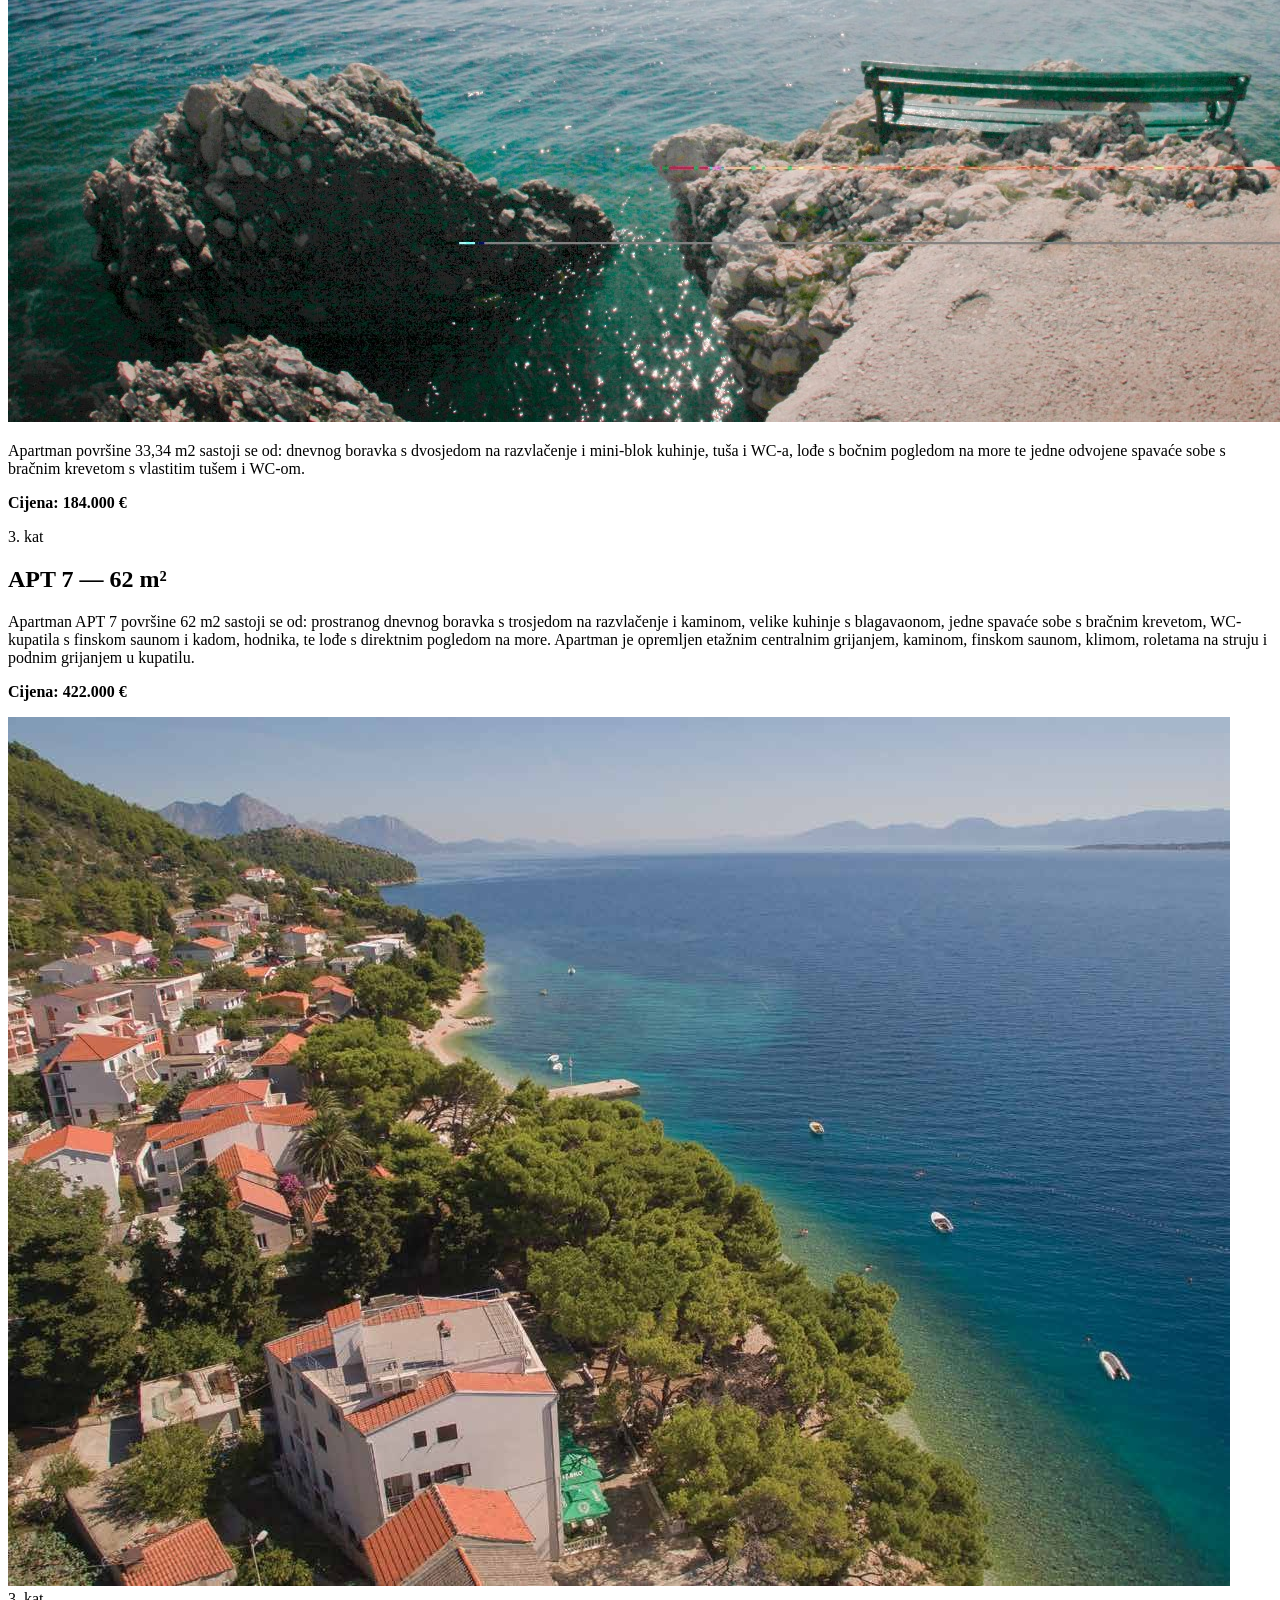
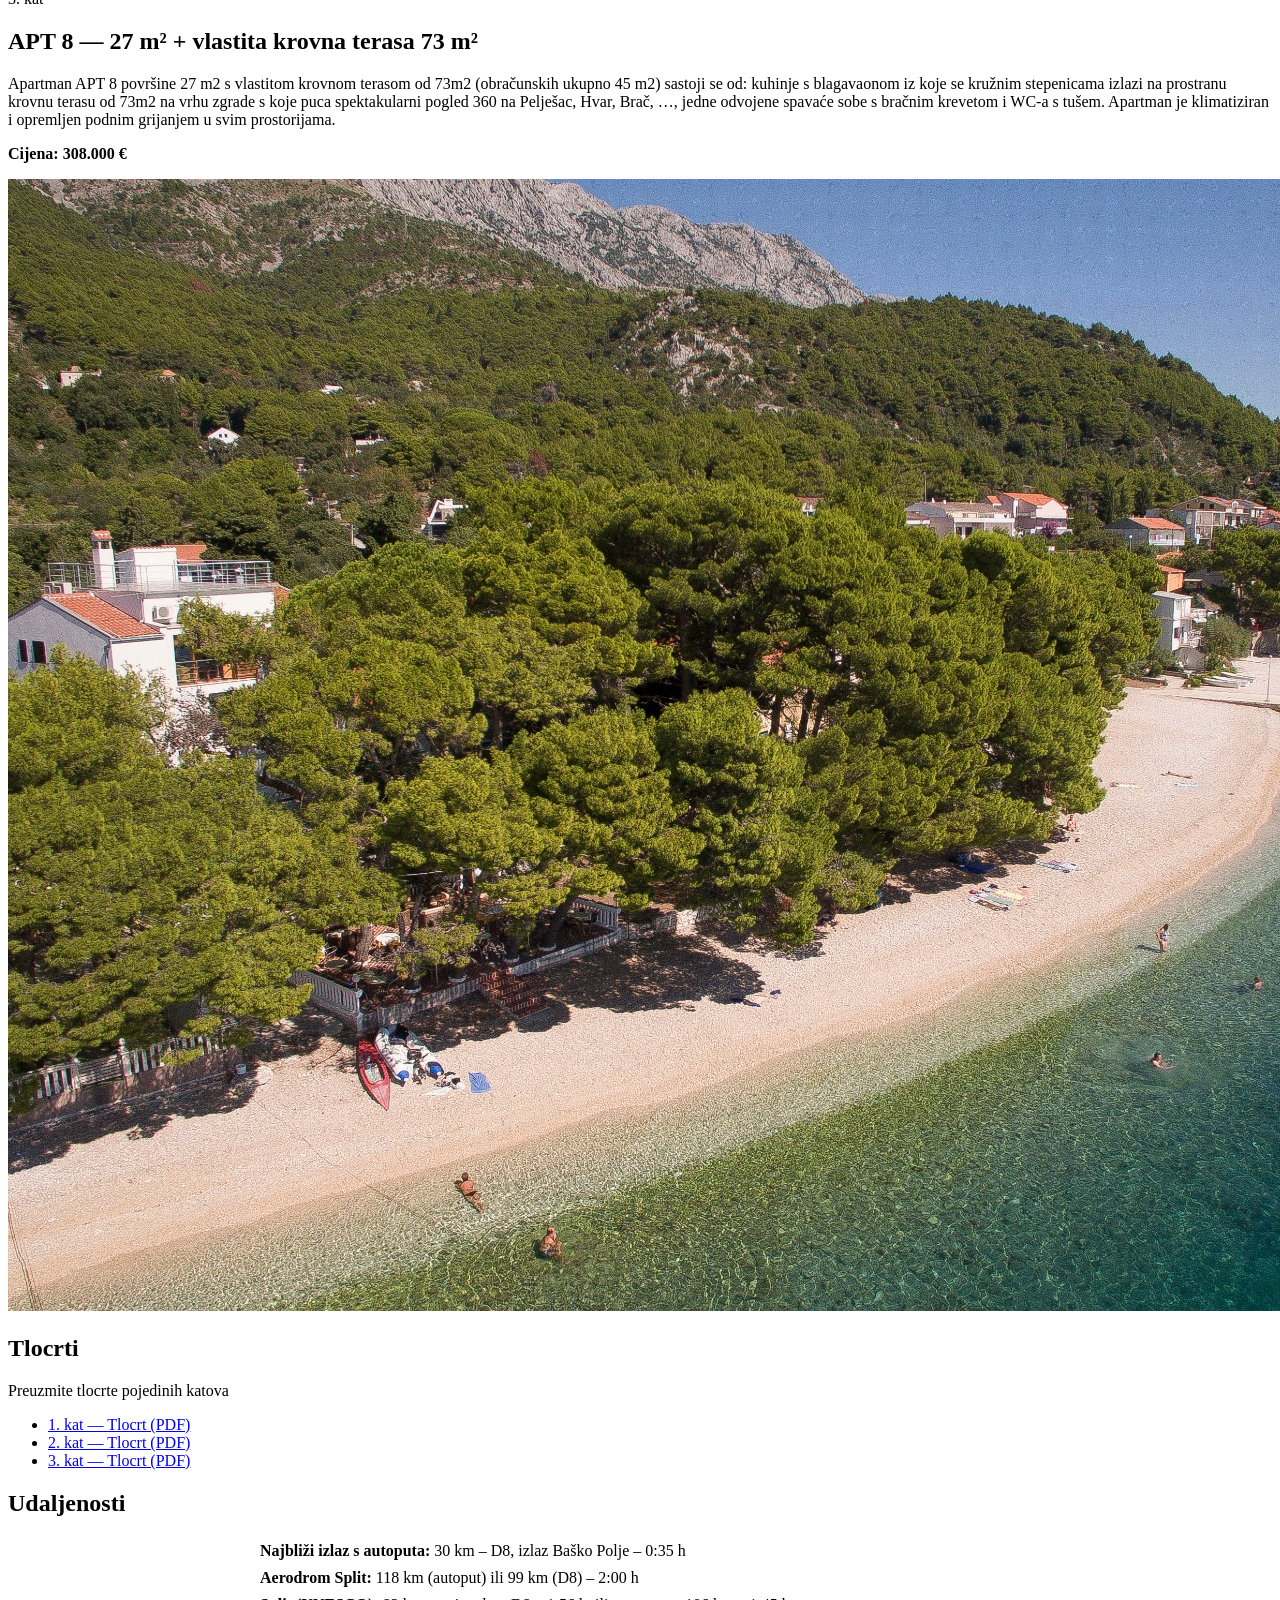
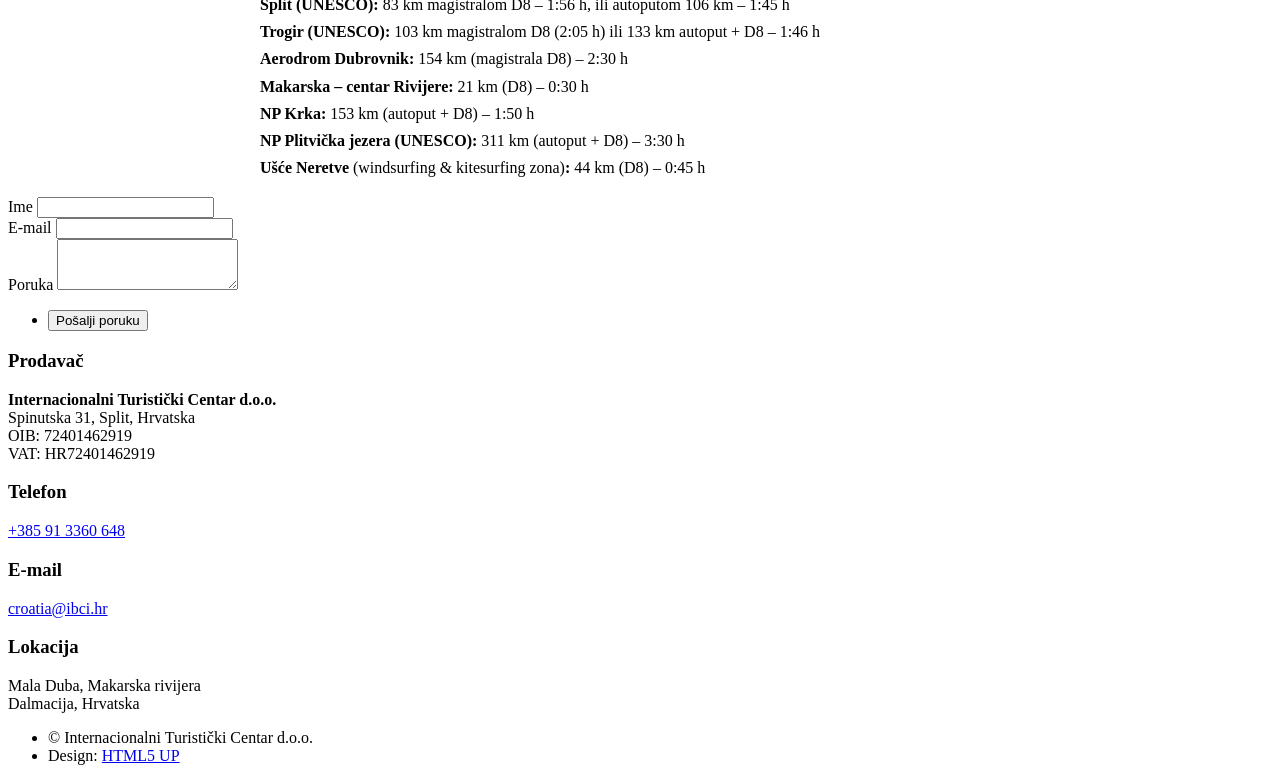
==== commit 20528e7c: "update en text" ====
--- a/index.html
+++ b/index.html
@@ -142,7 +142,7 @@
 										<h2>APT 6<br />33,34 m&sup2;</h2>
 									</header>
 									<a href="#" class="image fit"><img src="assets/img/loc1.jpeg" alt="APT 6" /></a>
-									<p>Apartman APT 3 površine 33,34 m2 sastoji se od: dnevnog boravka s dvosjedom na razvlačenje i mini-blok kuhinje, tuša i WC-a, lođe s bočnim pogledom na more te jedne odvojene spavaće sobe s bračnim krevetom s vlastitim tušem i WC-om.</p>
+									<p>Apartman površine 33,34 m2 sastoji se od: dnevnog boravka s dvosjedom na razvlačenje i mini-blok kuhinje, tuša i WC-a, lođe s bočnim pogledom na more te jedne odvojene spavaće sobe s bračnim krevetom s vlastitim tušem i WC-om.</p>
 									<p><strong>Cijena: 184.000 &euro;</strong></p>
 								</article>
 							</section>
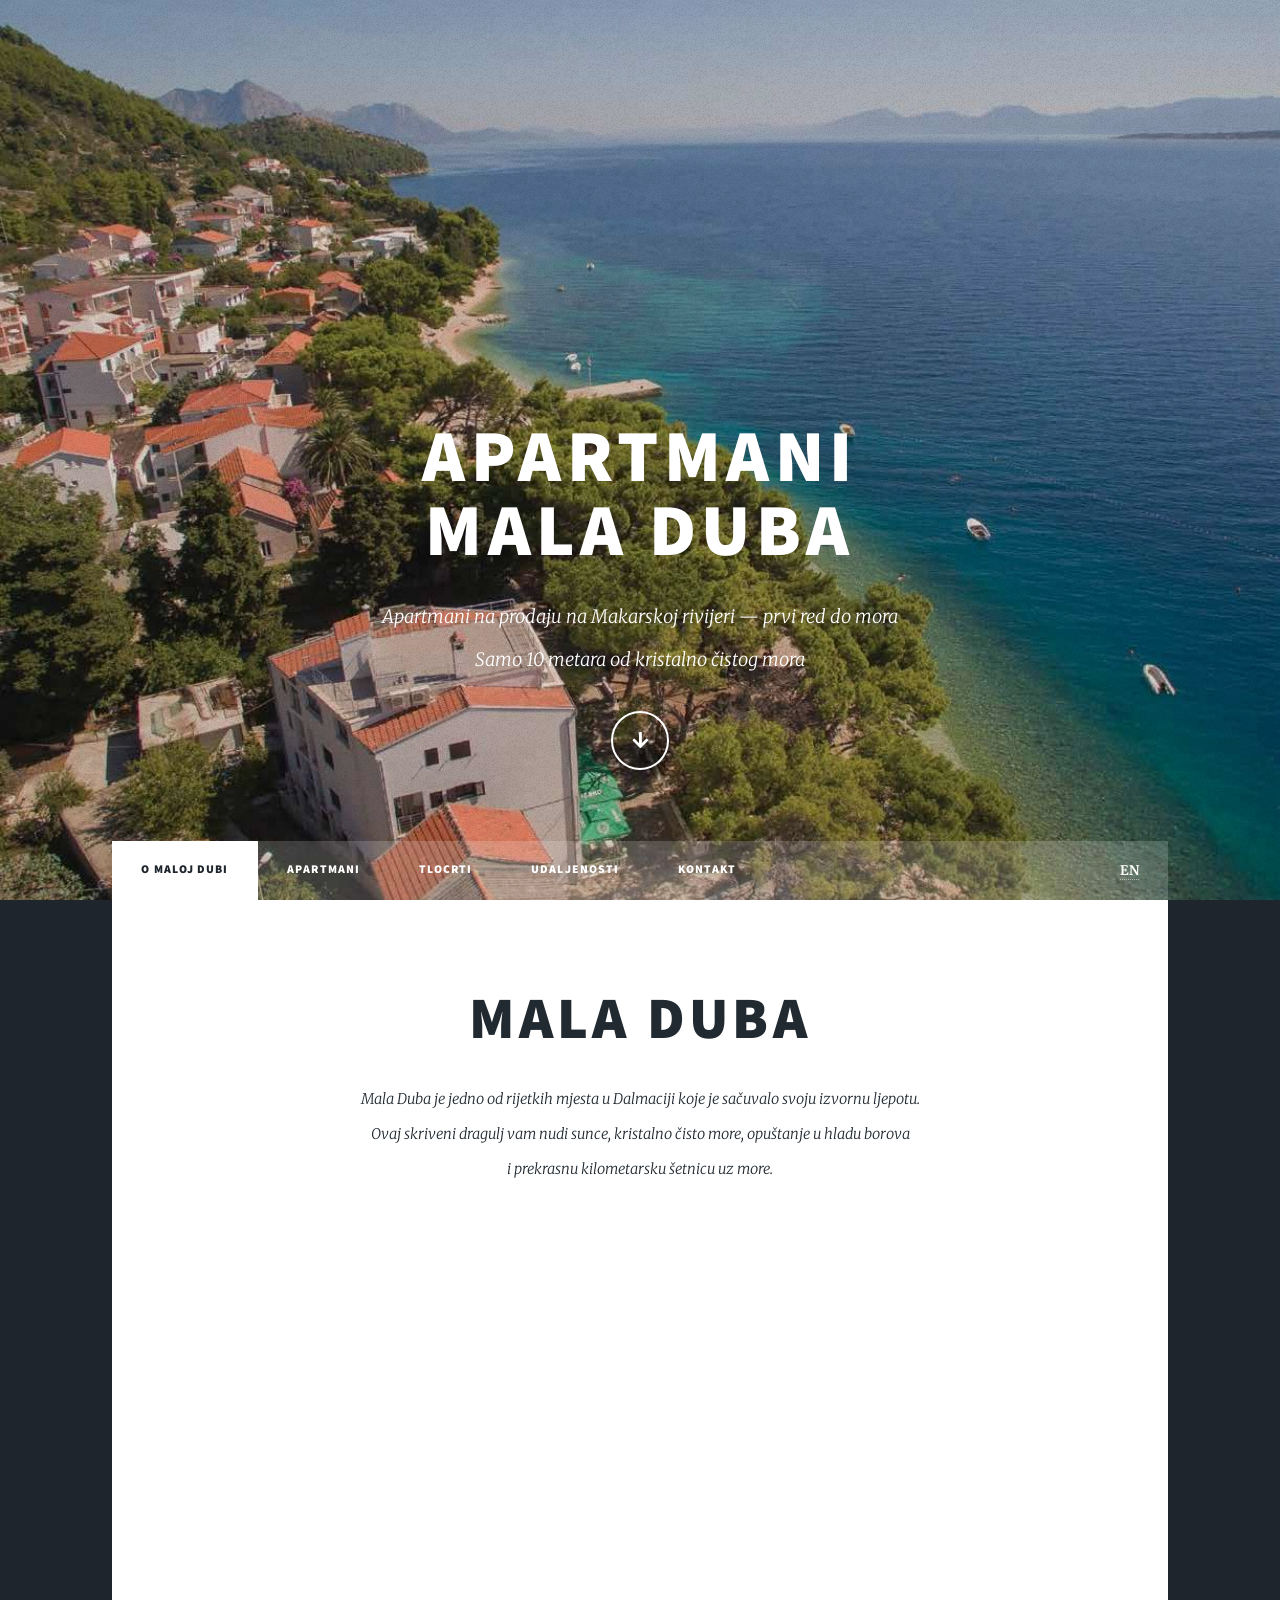
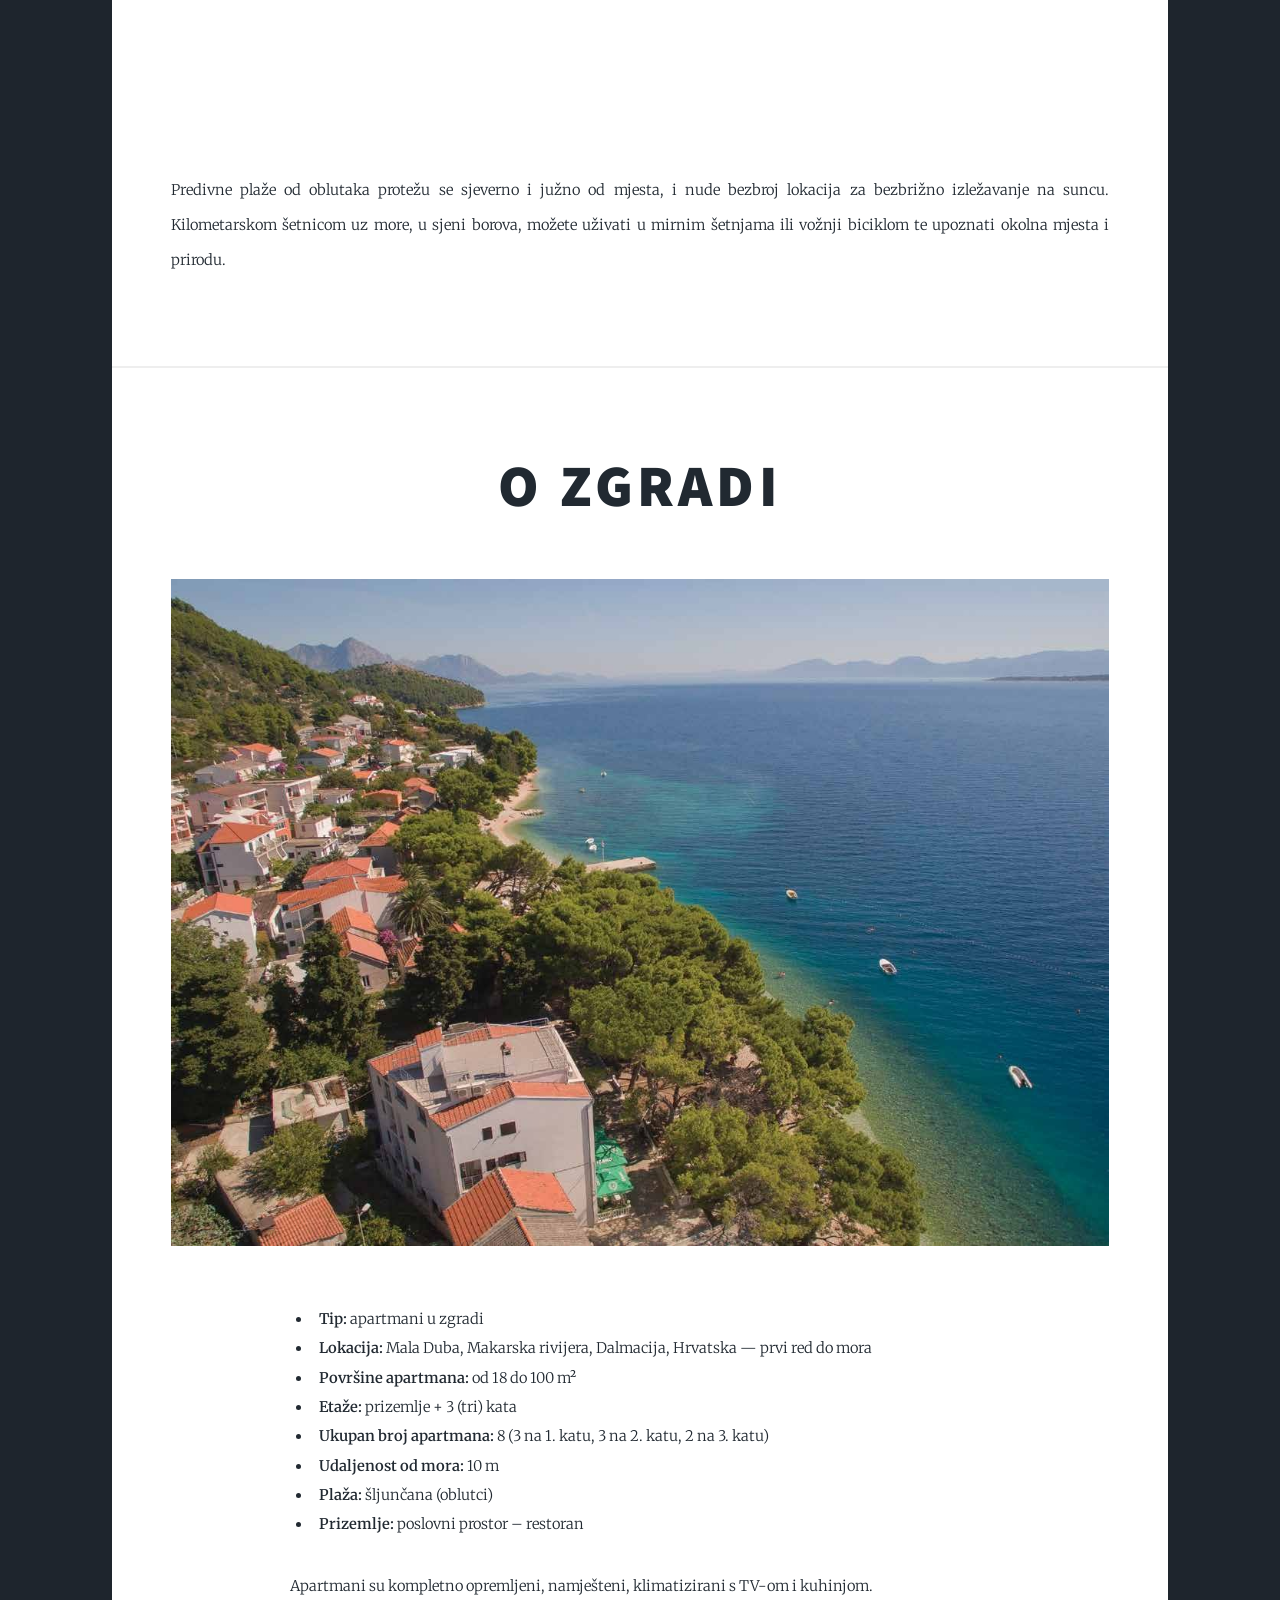
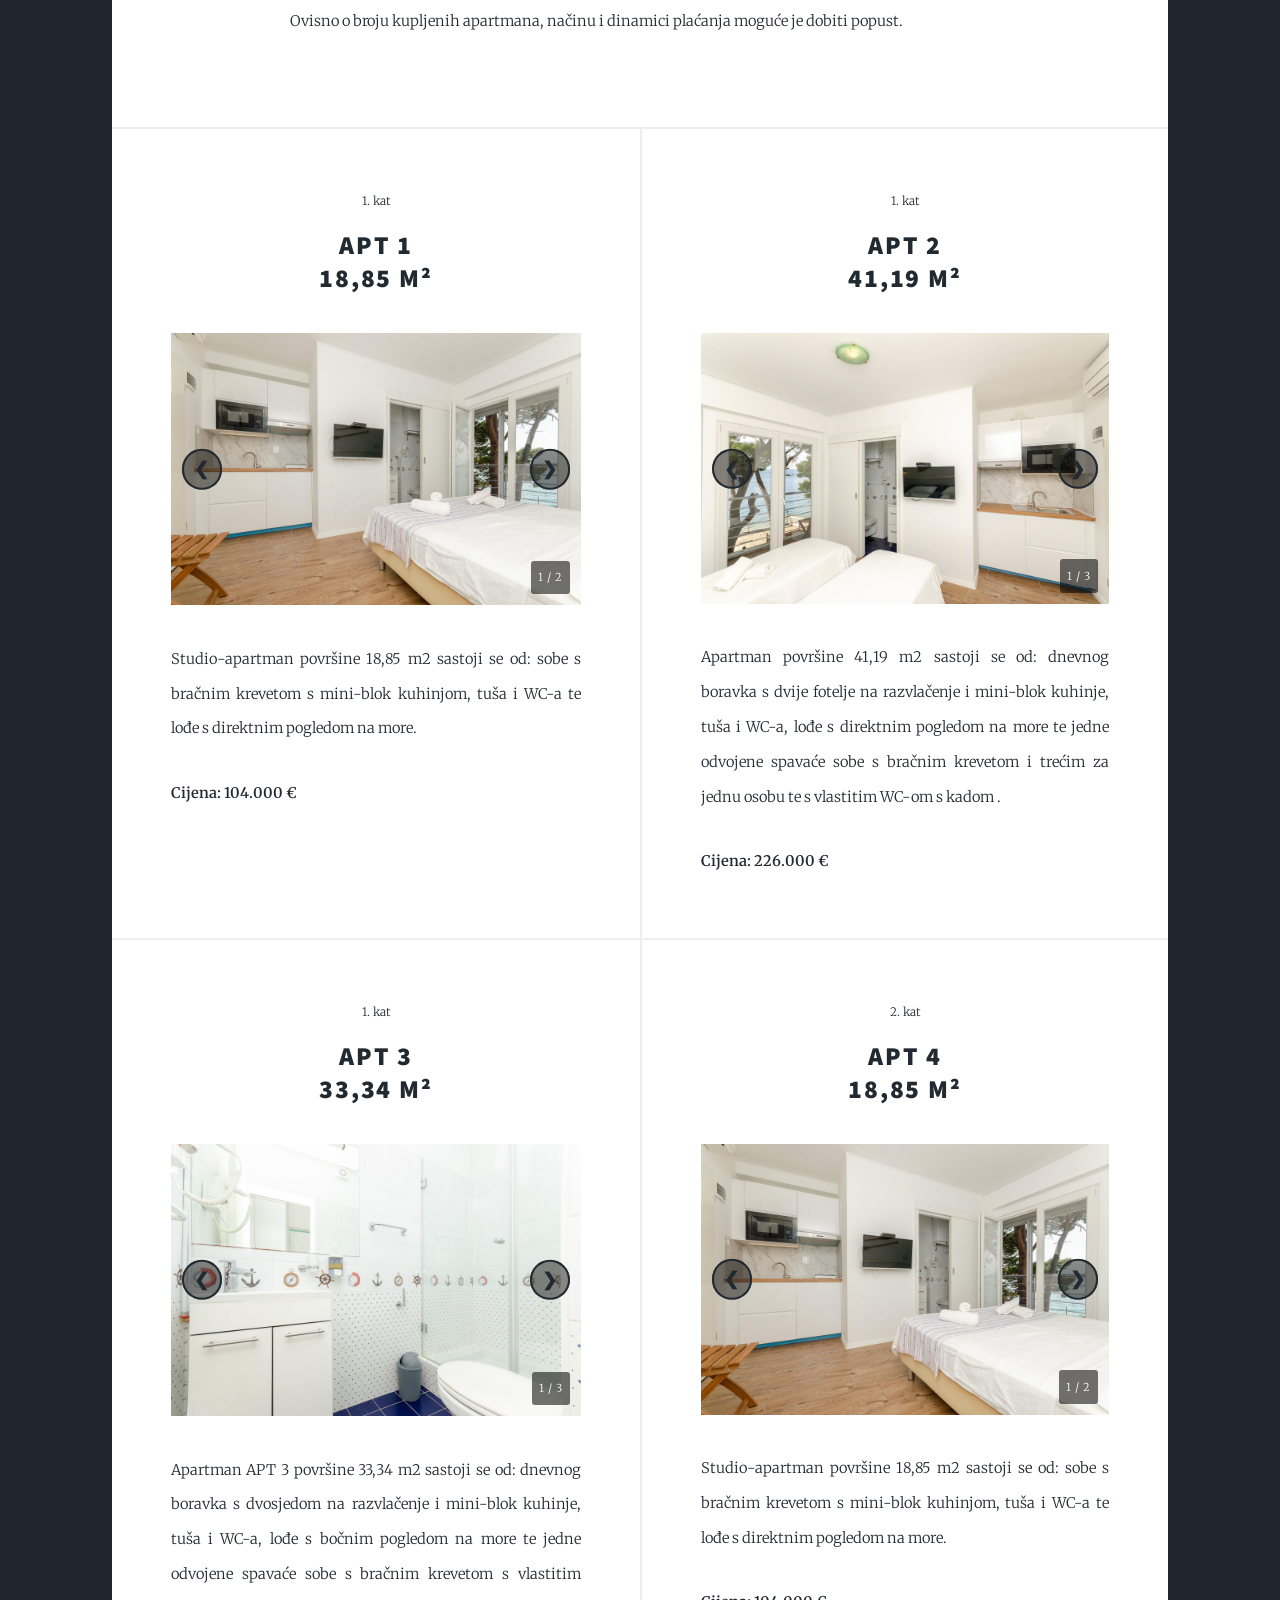
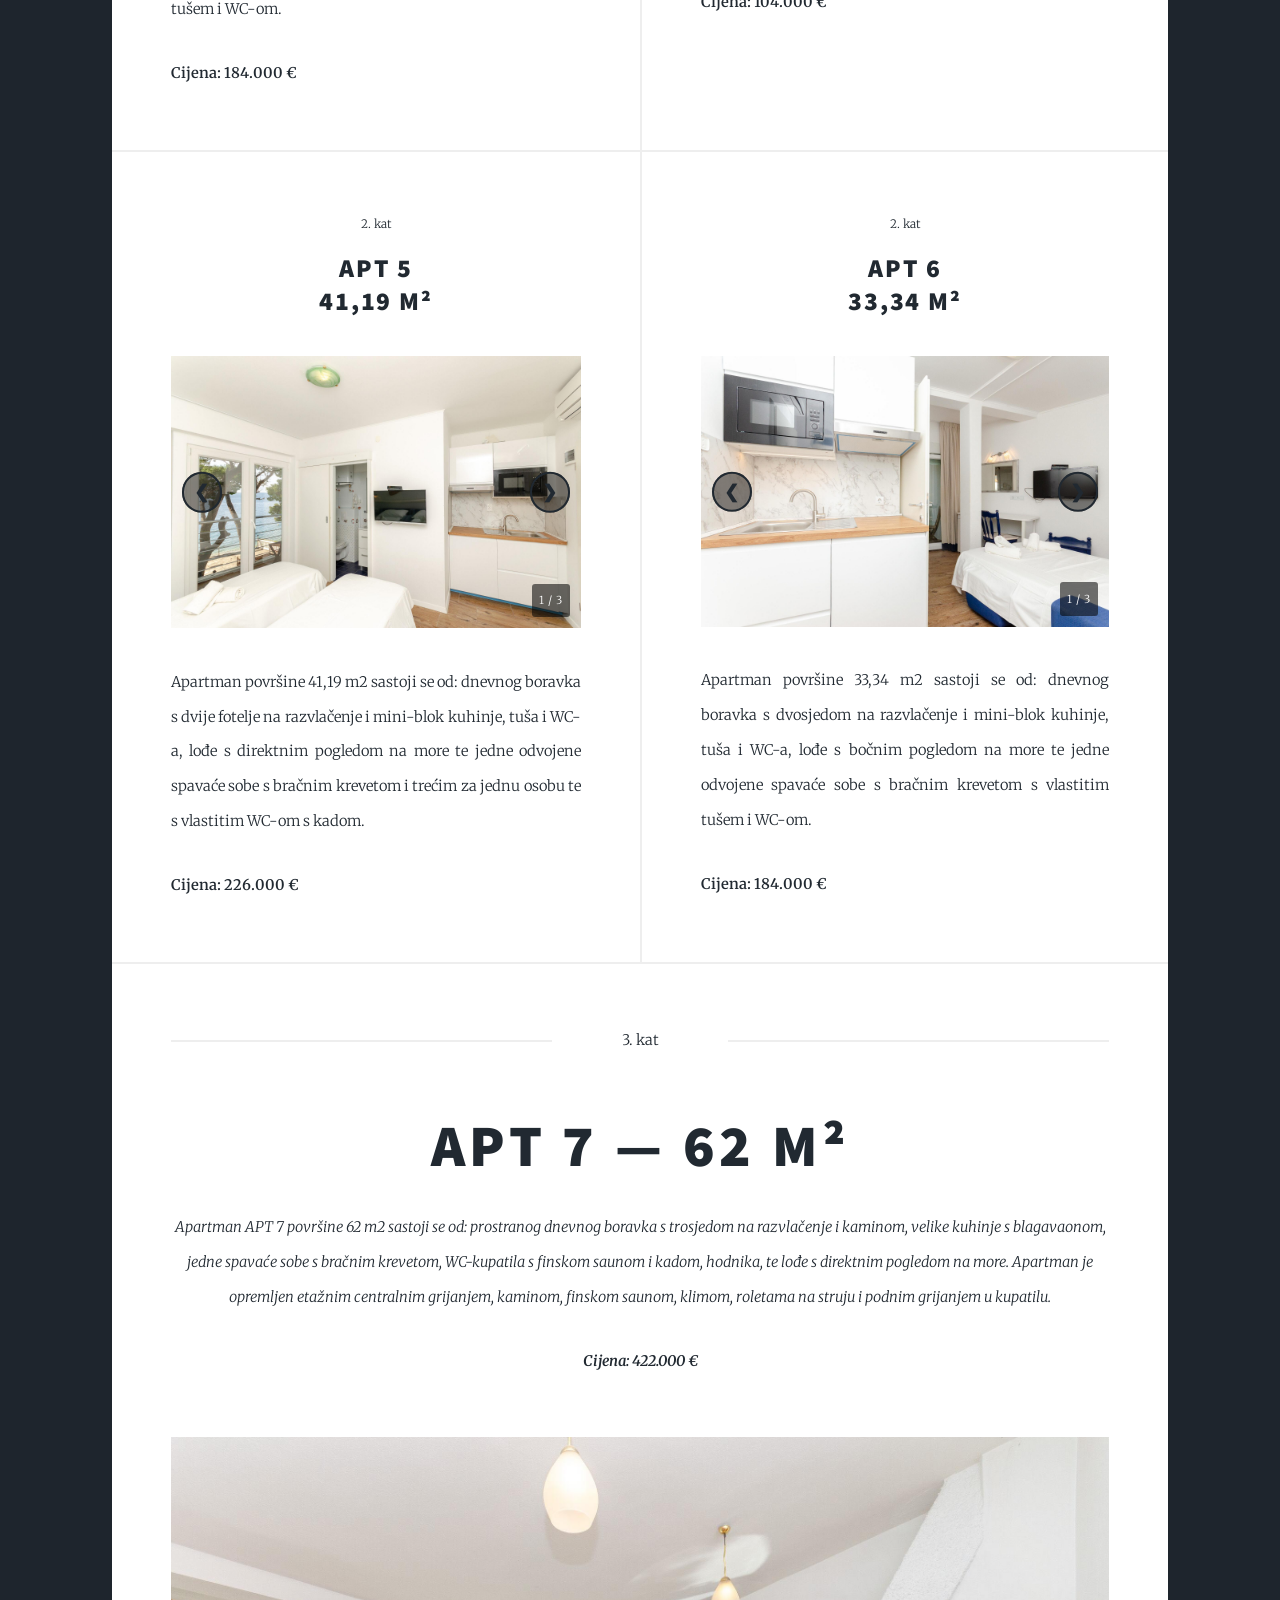
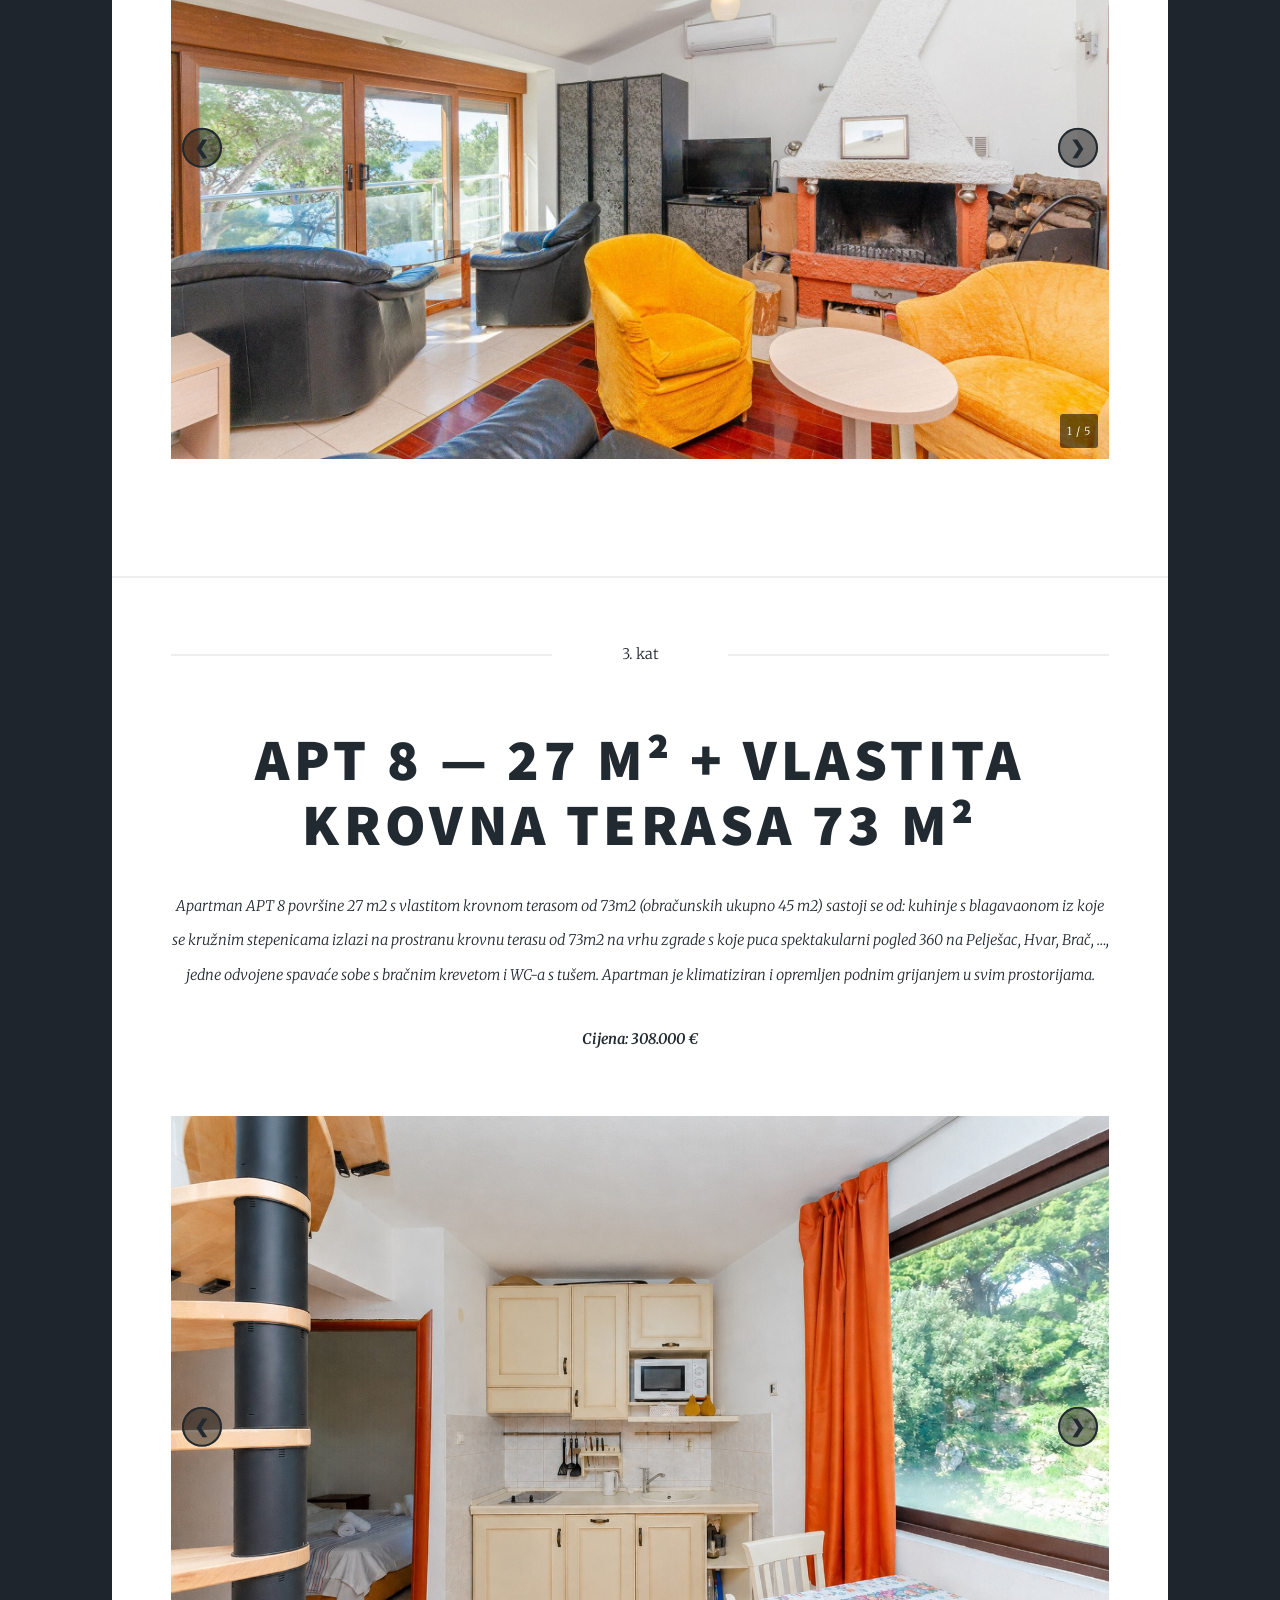
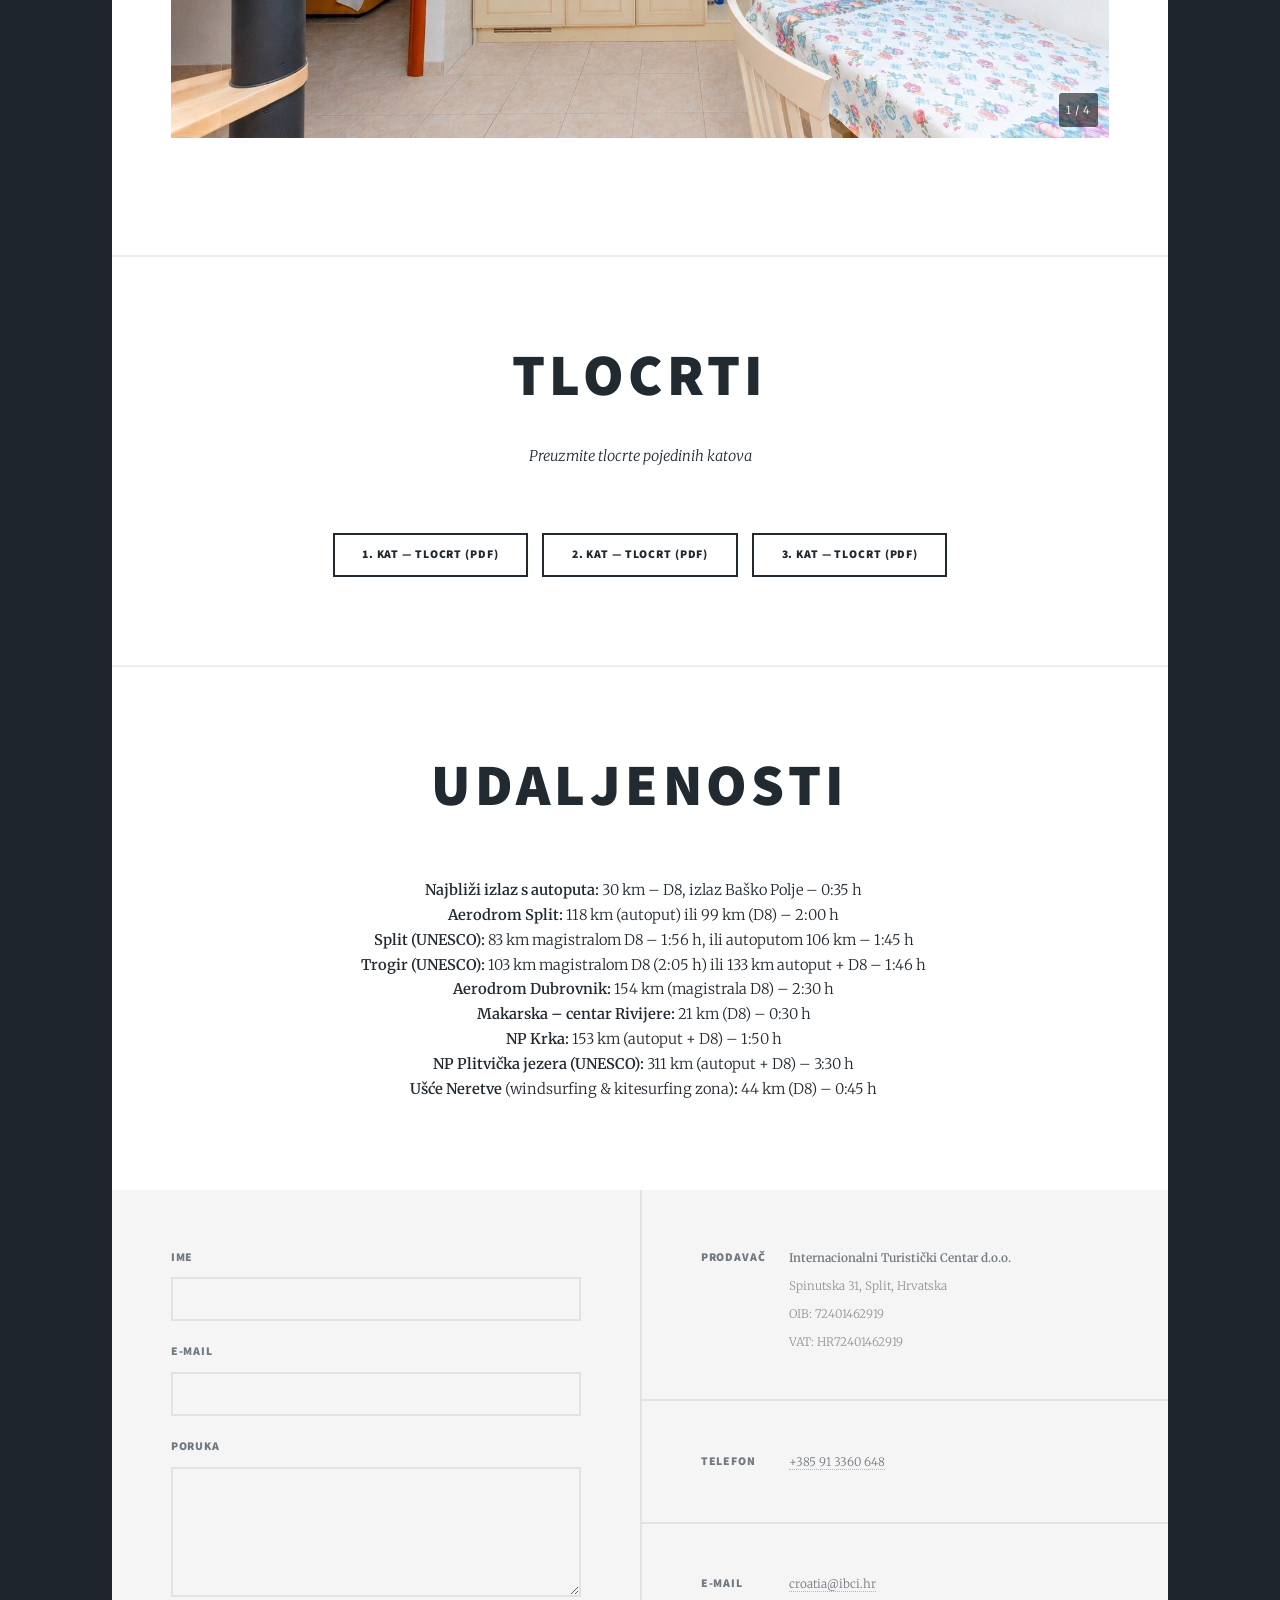
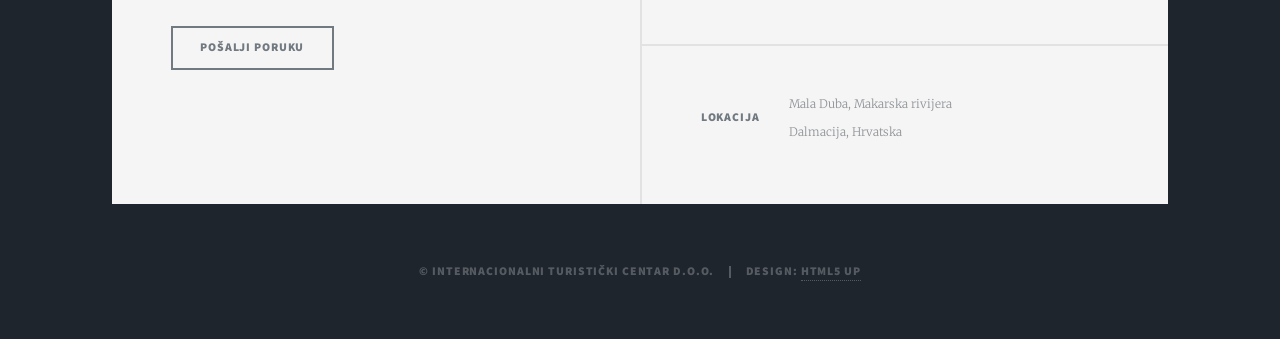
==== commit 19968b8f: "add images" ====
--- a/index.html
+++ b/index.html
@@ -92,7 +92,12 @@
 										<span class="date">1. kat</span>
 										<h2>APT 1<br />18,85 m&sup2;</h2>
 									</header>
-									<a href="#" class="image fit"><img src="assets/img/loc1.jpeg" alt="APT 1" /></a>
+									<div class="image fit apt-slider" data-images="assets/img/FOTO%20A1/A1-1.jpg,assets/img/FOTO%20A1/A1-2.jpg">
+											<img src="assets/img/FOTO%20A1/A1-1.jpg" alt="APT 1" />
+											<button type="button" class="apt-slider-btn apt-slider-prev" aria-label="Prethodna slika">&#10094;</button>
+											<button type="button" class="apt-slider-btn apt-slider-next" aria-label="Sljedeća slika">&#10095;</button>
+											<span class="apt-slider-counter">1 / 2</span>
+										</div>
 									<p>Studio-apartman površine 18,85 m2 sastoji se od: sobe s bračnim krevetom s mini-blok kuhinjom, tuša i WC-a te lođe s direktnim pogledom na more.</p>
 									<p><strong>Cijena: 104.000 &euro;</strong></p>
 								</article>
@@ -101,7 +106,12 @@
 										<span class="date">1. kat</span>
 										<h2>APT 2<br />41,19 m&sup2;</h2>
 									</header>
-									<a href="#" class="image fit"><img src="assets/img/loc1.jpeg" alt="APT 2" /></a>
+									<div class="image fit apt-slider" data-images="assets/img/FOTO%20A2/A2-1.jpg,assets/img/FOTO%20A2/A2-2.jpg,assets/img/FOTO%20A2/A2-3.jpg">
+											<img src="assets/img/FOTO%20A2/A2-1.jpg" alt="APT 2" />
+											<button type="button" class="apt-slider-btn apt-slider-prev" aria-label="Prethodna slika">&#10094;</button>
+											<button type="button" class="apt-slider-btn apt-slider-next" aria-label="Sljedeća slika">&#10095;</button>
+											<span class="apt-slider-counter">1 / 3</span>
+										</div>
 									<p>Apartman površine 41,19 m2 sastoji se od: dnevnog boravka s dvije fotelje na razvlačenje i mini-blok kuhinje, tuša i WC-a, lođe s direktnim pogledom na more te jedne odvojene spavaće sobe s bračnim krevetom i trećim za jednu osobu te s vlastitim WC-om s kadom .
 									</p>
 									<p><strong>Cijena: 226.000 &euro;</strong></p>
@@ -111,7 +121,12 @@
 										<span class="date">1. kat</span>
 										<h2>APT 3<br />33,34 m&sup2;</h2>
 									</header>
-									<a href="#" class="image fit"><img src="assets/img/loc1.jpeg" alt="APT 3" /></a>
+									<div class="image fit apt-slider" data-images="assets/img/FOTO%20A3/A3-1.jpg,assets/img/FOTO%20A3/A3-2.jpg,assets/img/FOTO%20A3/A3-3.jpg">
+											<img src="assets/img/FOTO%20A3/A3-1.jpg" alt="APT 3" />
+											<button type="button" class="apt-slider-btn apt-slider-prev" aria-label="Prethodna slika">&#10094;</button>
+											<button type="button" class="apt-slider-btn apt-slider-next" aria-label="Sljedeća slika">&#10095;</button>
+											<span class="apt-slider-counter">1 / 3</span>
+										</div>
 									<p>Apartman APT 3 površine 33,34 m2 sastoji se od: dnevnog boravka s dvosjedom na razvlačenje i mini-blok kuhinje, tuša i WC-a, lođe s bočnim pogledom na more te jedne odvojene spavaće sobe s bračnim krevetom s vlastitim tušem i WC-om.
 									</p>
 									<p><strong>Cijena: 184.000 &euro;</strong></p>
@@ -123,7 +138,12 @@
 										<span class="date">2. kat</span>
 										<h2>APT 4<br />18,85 m&sup2;</h2>
 									</header>
-									<a href="#" class="image fit"><img src="assets/img/loc1.jpeg" alt="APT 4" /></a>
+									<div class="image fit apt-slider" data-images="assets/img/FOTO%20A4/A4-1.jpg,assets/img/FOTO%20A4/A4-2.jpg">
+											<img src="assets/img/FOTO%20A4/A4-1.jpg" alt="APT 4" />
+											<button type="button" class="apt-slider-btn apt-slider-prev" aria-label="Prethodna slika">&#10094;</button>
+											<button type="button" class="apt-slider-btn apt-slider-next" aria-label="Sljedeća slika">&#10095;</button>
+											<span class="apt-slider-counter">1 / 2</span>
+										</div>
 									<p>Studio-apartman površine 18,85 m2 sastoji se od: sobe s bračnim krevetom s mini-blok kuhinjom, tuša i WC-a te lođe s direktnim pogledom na more.</p>
 									<p><strong>Cijena: 104.000 &euro;</strong></p>
 								</article>
@@ -132,7 +152,12 @@
 										<span class="date">2. kat</span>
 										<h2>APT 5<br />41,19 m&sup2;</h2>
 									</header>
-									<a href="#" class="image fit"><img src="assets/img/loc1.jpeg" alt="APT 5" /></a>
+									<div class="image fit apt-slider" data-images="assets/img/FOTO%20A5/A5-1.jpg,assets/img/FOTO%20A5/A5-2.jpg,assets/img/FOTO%20A5/A5-3.jpg">
+											<img src="assets/img/FOTO%20A5/A5-1.jpg" alt="APT 5" />
+											<button type="button" class="apt-slider-btn apt-slider-prev" aria-label="Prethodna slika">&#10094;</button>
+											<button type="button" class="apt-slider-btn apt-slider-next" aria-label="Sljedeća slika">&#10095;</button>
+											<span class="apt-slider-counter">1 / 3</span>
+										</div>
 									<p>Apartman površine 41,19 m2 sastoji se od: dnevnog boravka s dvije fotelje na razvlačenje i mini-blok kuhinje, tuša i WC-a, lođe s direktnim pogledom na more te jedne odvojene spavaće sobe s bračnim krevetom i trećim za jednu osobu te s vlastitim WC-om s kadom.</p>
 									<p><strong>Cijena: 226.000 &euro;</strong></p>
 								</article>
@@ -141,7 +166,12 @@
 										<span class="date">2. kat</span>
 										<h2>APT 6<br />33,34 m&sup2;</h2>
 									</header>
-									<a href="#" class="image fit"><img src="assets/img/loc1.jpeg" alt="APT 6" /></a>
+									<div class="image fit apt-slider" data-images="assets/img/FOTO%20A6/A6-1.jpg,assets/img/FOTO%20A6/A6-2.jpg,assets/img/FOTO%20A6/A6-3.jpg">
+											<img src="assets/img/FOTO%20A6/A6-1.jpg" alt="APT 6" />
+											<button type="button" class="apt-slider-btn apt-slider-prev" aria-label="Prethodna slika">&#10094;</button>
+											<button type="button" class="apt-slider-btn apt-slider-next" aria-label="Sljedeća slika">&#10095;</button>
+											<span class="apt-slider-counter">1 / 3</span>
+										</div>
 									<p>Apartman površine 33,34 m2 sastoji se od: dnevnog boravka s dvosjedom na razvlačenje i mini-blok kuhinje, tuša i WC-a, lođe s bočnim pogledom na more te jedne odvojene spavaće sobe s bračnim krevetom s vlastitim tušem i WC-om.</p>
 									<p><strong>Cijena: 184.000 &euro;</strong></p>
 								</article>
@@ -156,7 +186,12 @@
 										Apartman je opremljen etažnim centralnim grijanjem, kaminom, finskom saunom, klimom, roletama na struju i podnim grijanjem u kupatilu.</p>
 									<p><strong>Cijena: 422.000 &euro;</strong></p>
 								</header>
-								<a href="#" class="image main"><img src="assets/img/loc3.jpeg" alt="APT 7" /></a>
+								<div class="image main apt-slider" data-images="assets/img/FOTO%20A7/A7-1.jpg,assets/img/FOTO%20A7/A7-2.jpg,assets/img/FOTO%20A7/A7-3.jpg,assets/img/FOTO%20A7/A7-4.jpg,assets/img/FOTO%20A7/A7-5.jpg">
+									<img src="assets/img/FOTO%20A7/A7-1.jpg" alt="APT 7" />
+									<button type="button" class="apt-slider-btn apt-slider-prev" aria-label="Prethodna slika">&#10094;</button>
+									<button type="button" class="apt-slider-btn apt-slider-next" aria-label="Sljedeća slika">&#10095;</button>
+									<span class="apt-slider-counter">1 / 5</span>
+								</div>
 							</article>
 
 							<article class="post featured">
@@ -168,7 +203,12 @@
 									</p>
 									<p><strong>Cijena: 308.000 &euro;</strong></p>
 								</header>
-								<a href="#" class="image main"><img src="assets/img/loc2.jpeg" alt="APT 8" /></a>
+								<div class="image main apt-slider" data-images="assets/img/FOTO%20A8/A8-1.jpg,assets/img/FOTO%20A8/A8-2.jpg,assets/img/FOTO%20A8/A8-3.jpg,assets/img/FOTO%20A8/A8-4.jpg">
+									<img src="assets/img/FOTO%20A8/A8-1.jpg" alt="APT 8" />
+									<button type="button" class="apt-slider-btn apt-slider-prev" aria-label="Prethodna slika">&#10094;</button>
+									<button type="button" class="apt-slider-btn apt-slider-next" aria-label="Sljedeća slika">&#10095;</button>
+									<span class="apt-slider-counter">1 / 4</span>
+								</div>
 							</article>
 
 						<!-- Floor Plans -->
--- a/assets/css/main.css
+++ b/assets/css/main.css
@@ -1,10 +1,10 @@
 @import url(fontawesome-all.min.css);
 @import url("https://fonts.googleapis.com/css?family=Merriweather:300,700,300italic,700italic|Source+Sans+Pro:900");
 
-/*
-	Massively by HTML5 UP
-	html5up.net | @ajlkn
-	Free for personal and commercial use under the CCA 3.0 license (html5up.net/license)
+/*
+	Massively by HTML5 UP
+	html5up.net | @ajlkn
+	Free for personal and commercial use under the CCA 3.0 license (html5up.net/license)
 */
 
 html, body, div, span, applet, object,
@@ -4686,4 +4686,92 @@
 			visibility: visible;
 		}
 
-	}+	}
+
+/* Apartment image slider */
+
+	.apt-slider {
+		position: relative;
+		overflow: hidden;
+	}
+
+		.apt-slider img {
+			-moz-transition: opacity 0.15s ease-in-out;
+			-webkit-transition: opacity 0.15s ease-in-out;
+			-ms-transition: opacity 0.15s ease-in-out;
+			transition: opacity 0.15s ease-in-out;
+		}
+
+		.apt-slider-btn {
+			-webkit-appearance: none;
+			-moz-appearance: none;
+			appearance: none;
+			background: rgba(0, 0, 0, 0.45);
+			border: 0;
+			border-radius: 50%;
+			color: #fff;
+			cursor: pointer;
+			display: flex;
+			align-items: center;
+			justify-content: center;
+			font-size: 1.25rem;
+			line-height: 1;
+			height: 2.75rem;
+			width: 2.75rem;
+			padding: 0;
+			position: absolute;
+			top: 50%;
+			-webkit-transform: translateY(-50%);
+			-ms-transform: translateY(-50%);
+			transform: translateY(-50%);
+			-moz-transition: background-color 0.2s ease-in-out, opacity 0.2s ease-in-out;
+			-webkit-transition: background-color 0.2s ease-in-out, opacity 0.2s ease-in-out;
+			-ms-transition: background-color 0.2s ease-in-out, opacity 0.2s ease-in-out;
+			transition: background-color 0.2s ease-in-out, opacity 0.2s ease-in-out;
+			z-index: 2;
+		}
+
+			.apt-slider-btn:hover,
+			.apt-slider-btn:focus {
+				background: rgba(0, 0, 0, 0.75);
+				outline: 0;
+			}
+
+		.apt-slider-prev {
+			left: 0.75rem;
+		}
+
+		.apt-slider-next {
+			right: 0.75rem;
+		}
+
+		.apt-slider-counter {
+			background: rgba(0, 0, 0, 0.55);
+			border-radius: 3px;
+			bottom: 0.75rem;
+			color: #fff;
+			font-size: 0.75rem;
+			letter-spacing: 0.05em;
+			padding: 0.25rem 0.5rem;
+			position: absolute;
+			right: 0.75rem;
+			z-index: 2;
+		}
+
+		.apt-slider[data-single="true"] .apt-slider-btn,
+		.apt-slider[data-single="true"] .apt-slider-counter {
+			display: none;
+		}
+
+		@media screen and (max-width: 480px) {
+
+			.apt-slider-btn {
+				height: 2.25rem;
+				width: 2.25rem;
+				font-size: 1rem;
+			}
+
+			.apt-slider-prev { left: 0.5rem; }
+			.apt-slider-next { right: 0.5rem; }
+
+		}
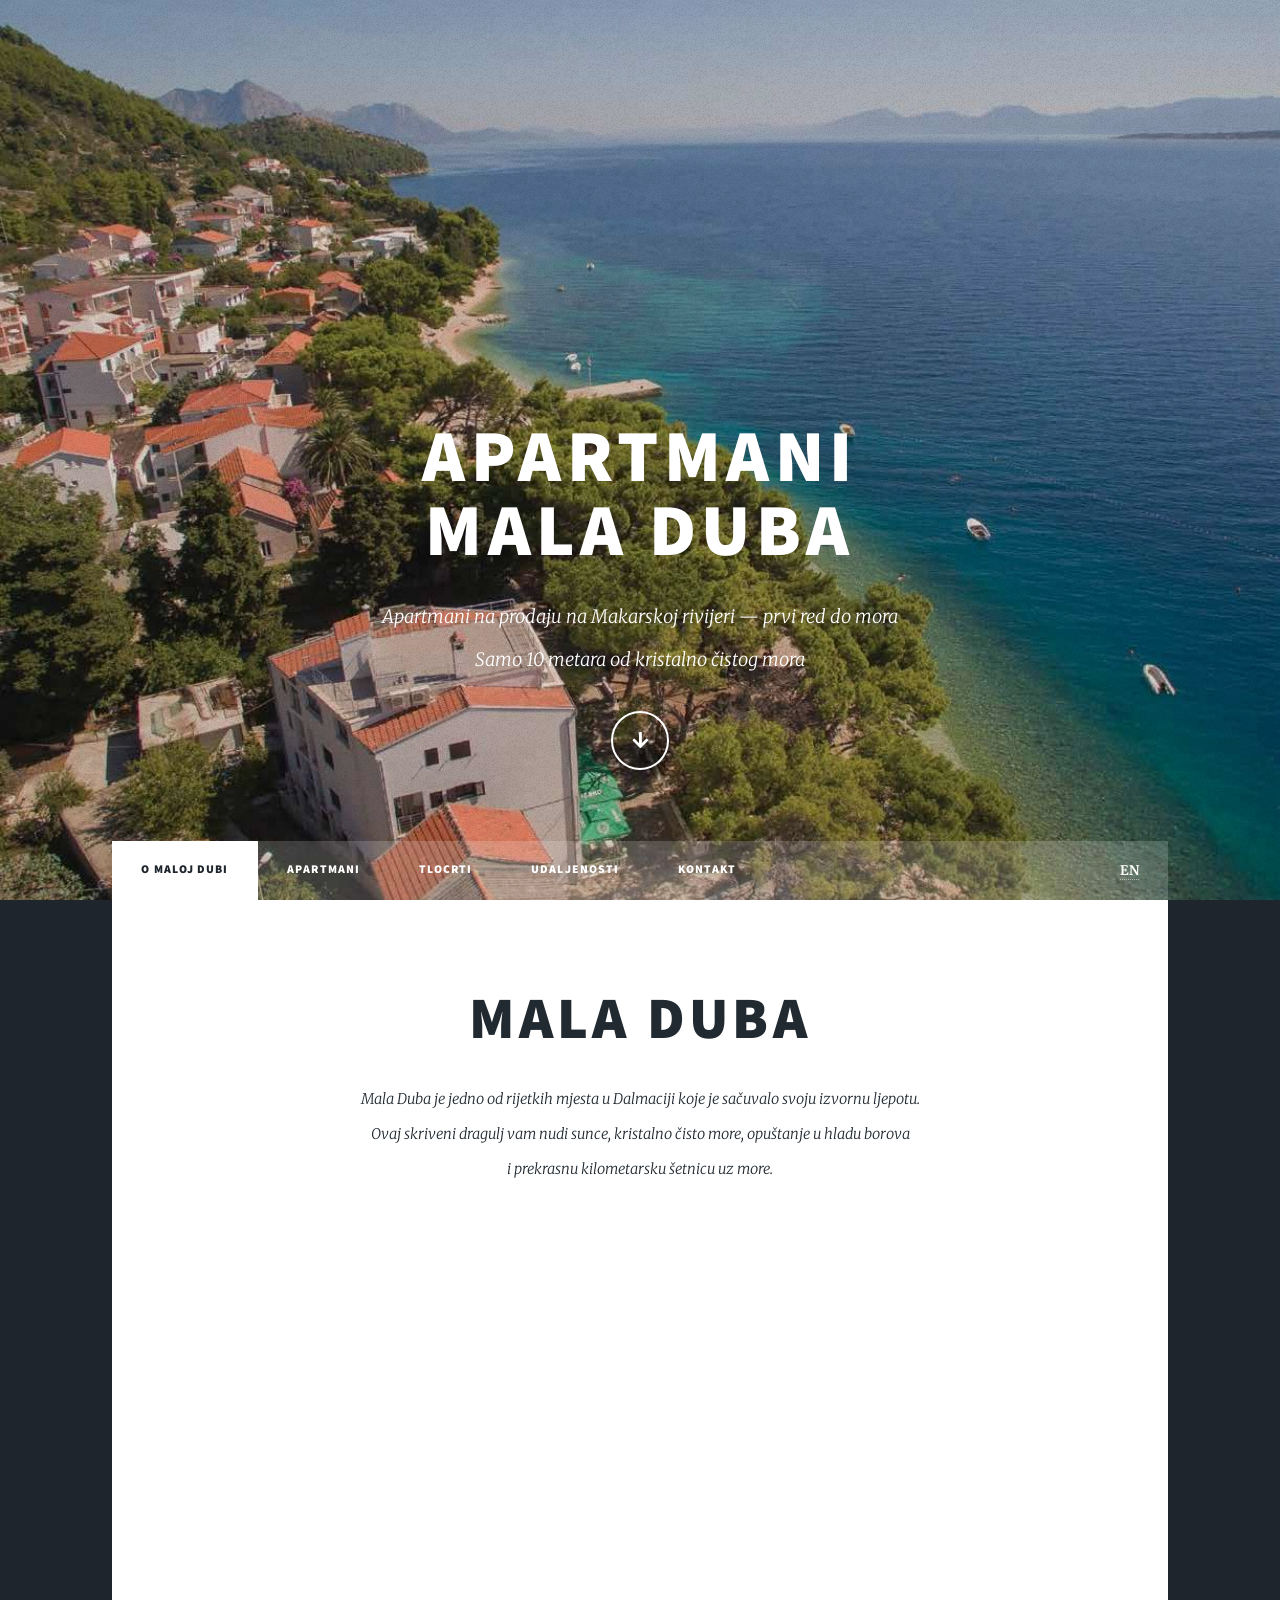
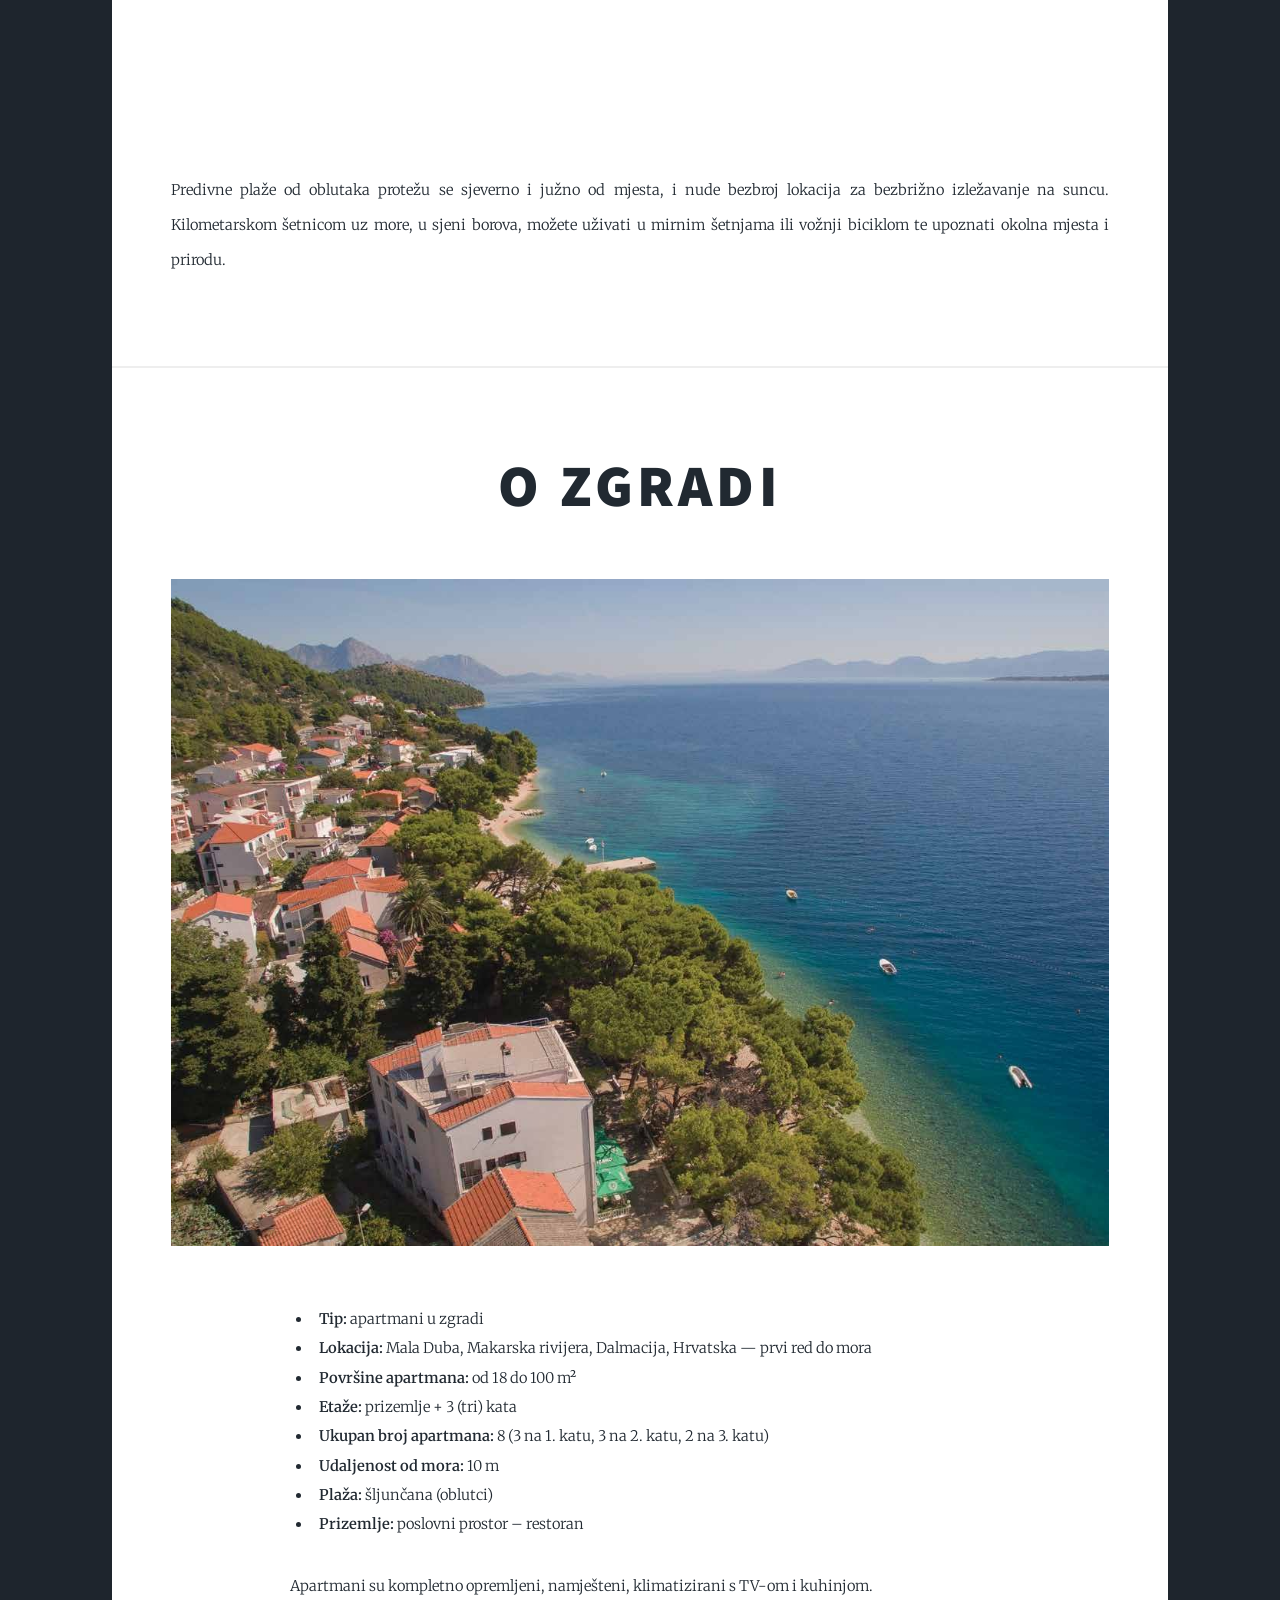
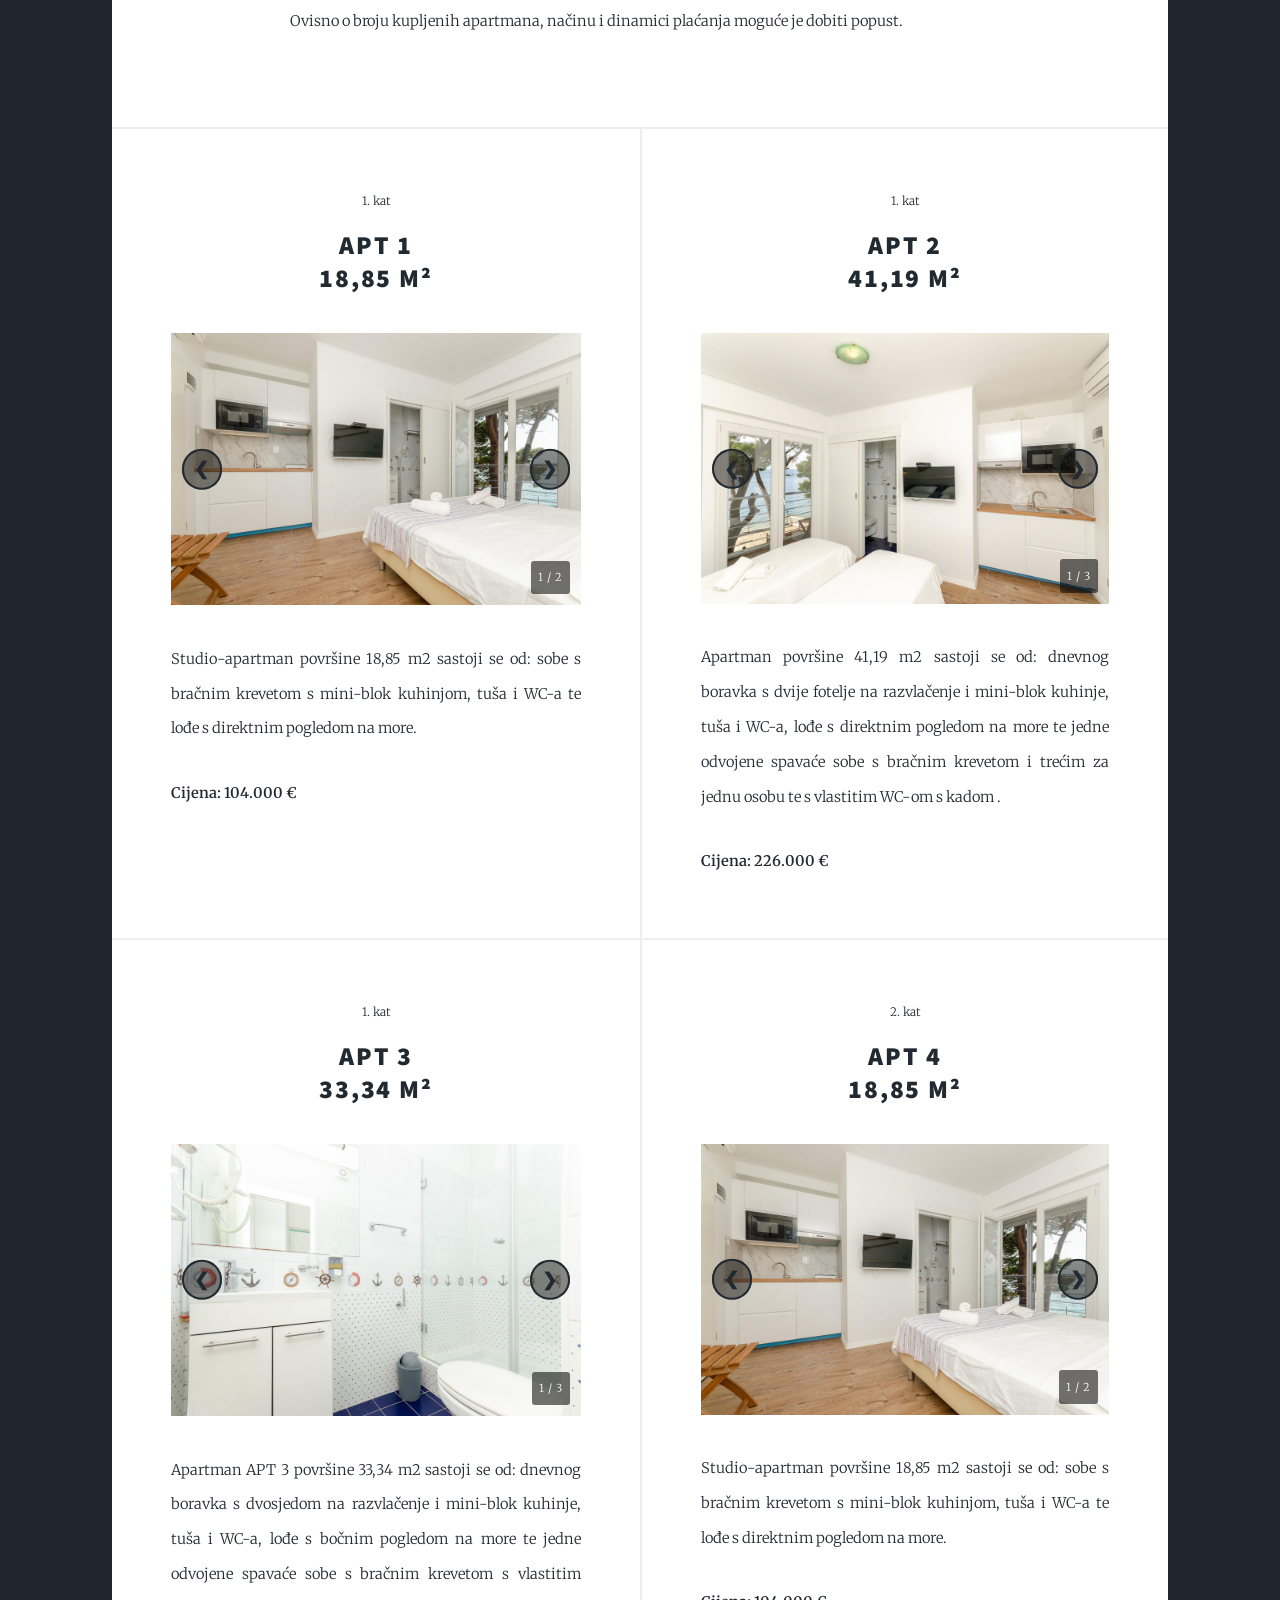
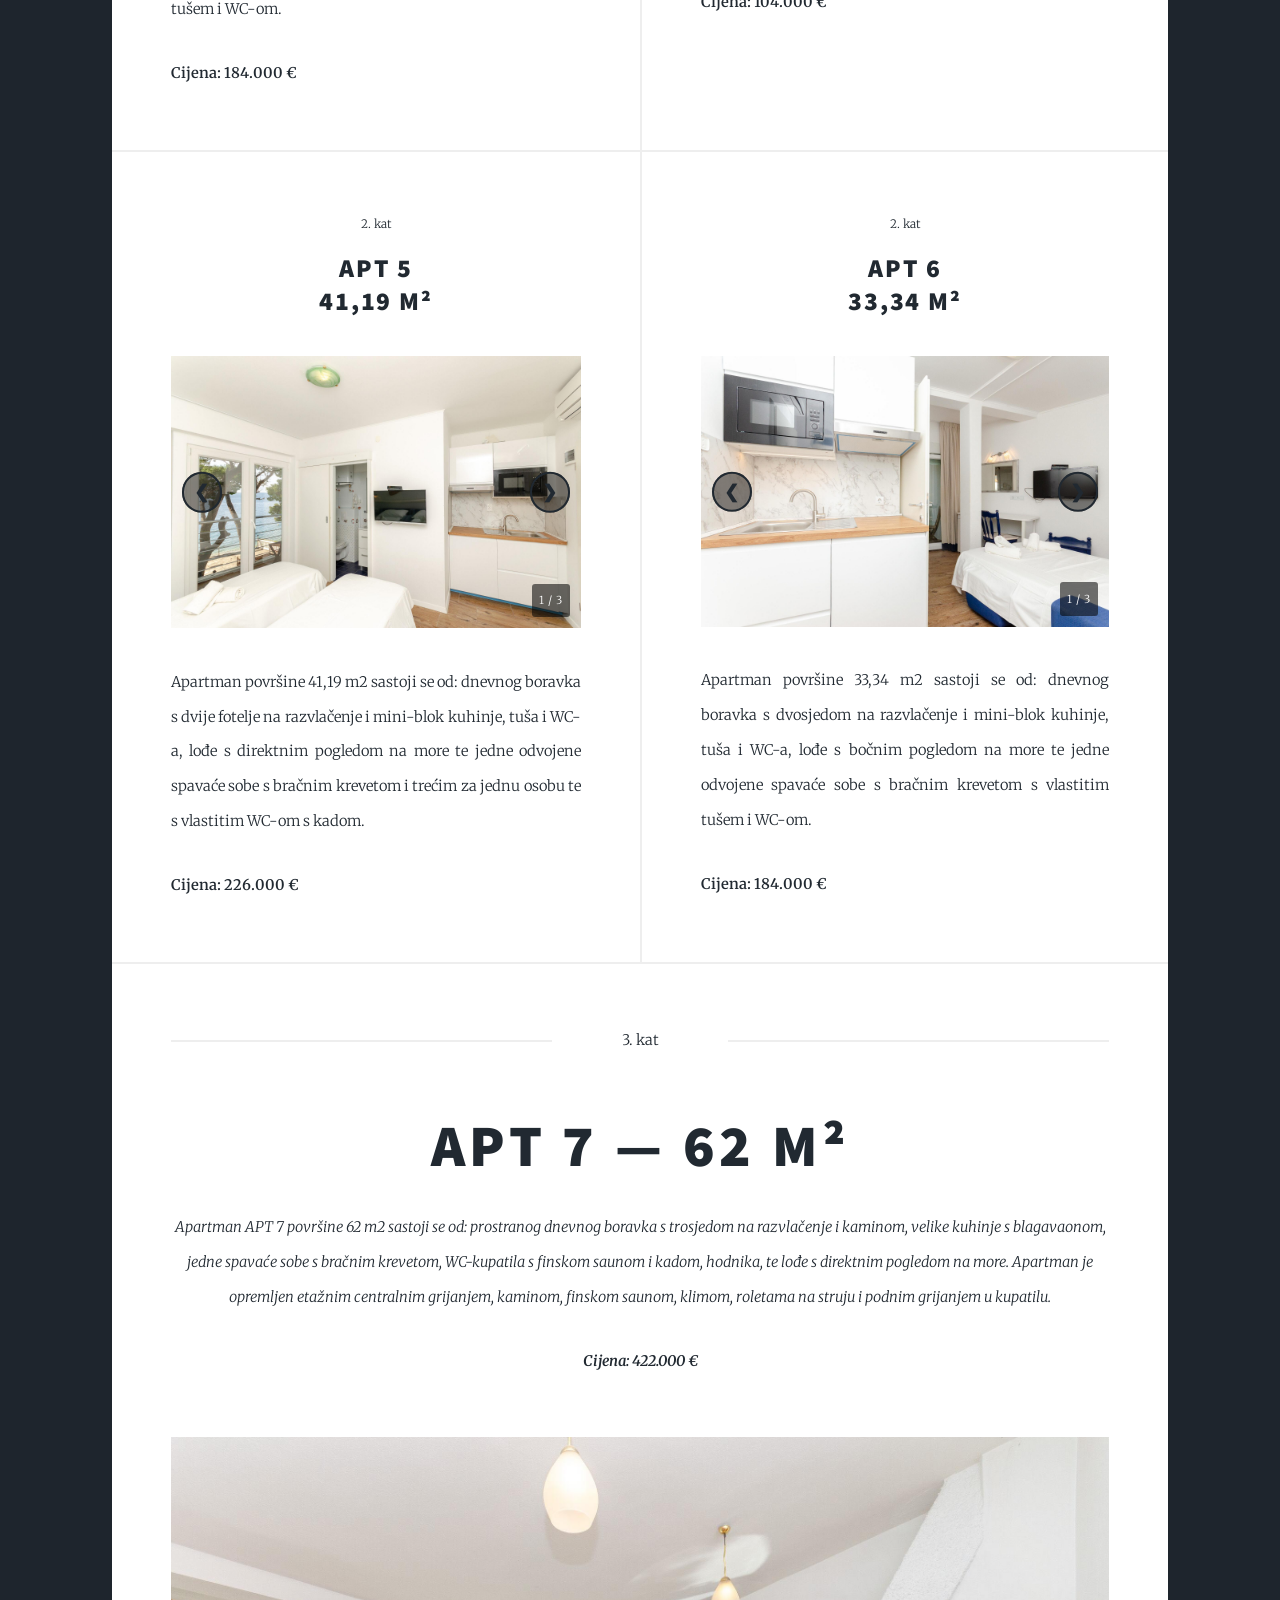
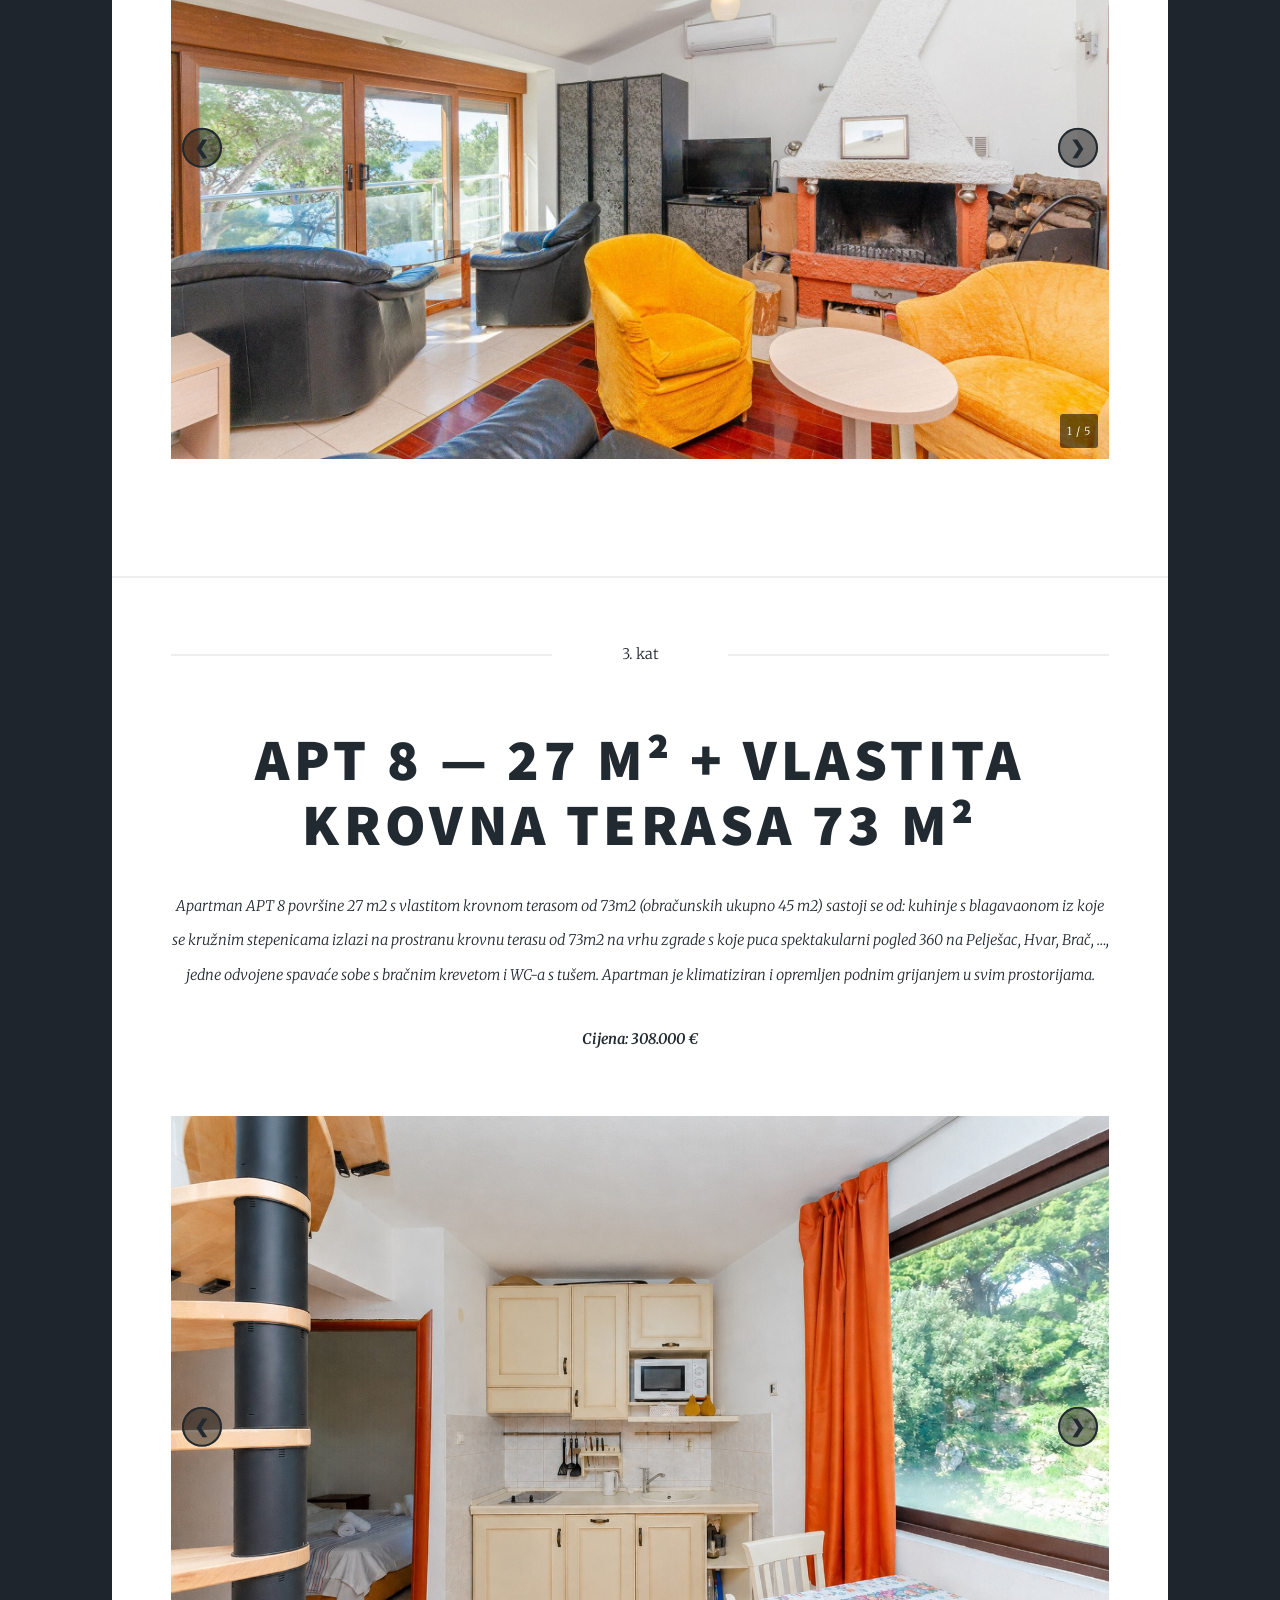
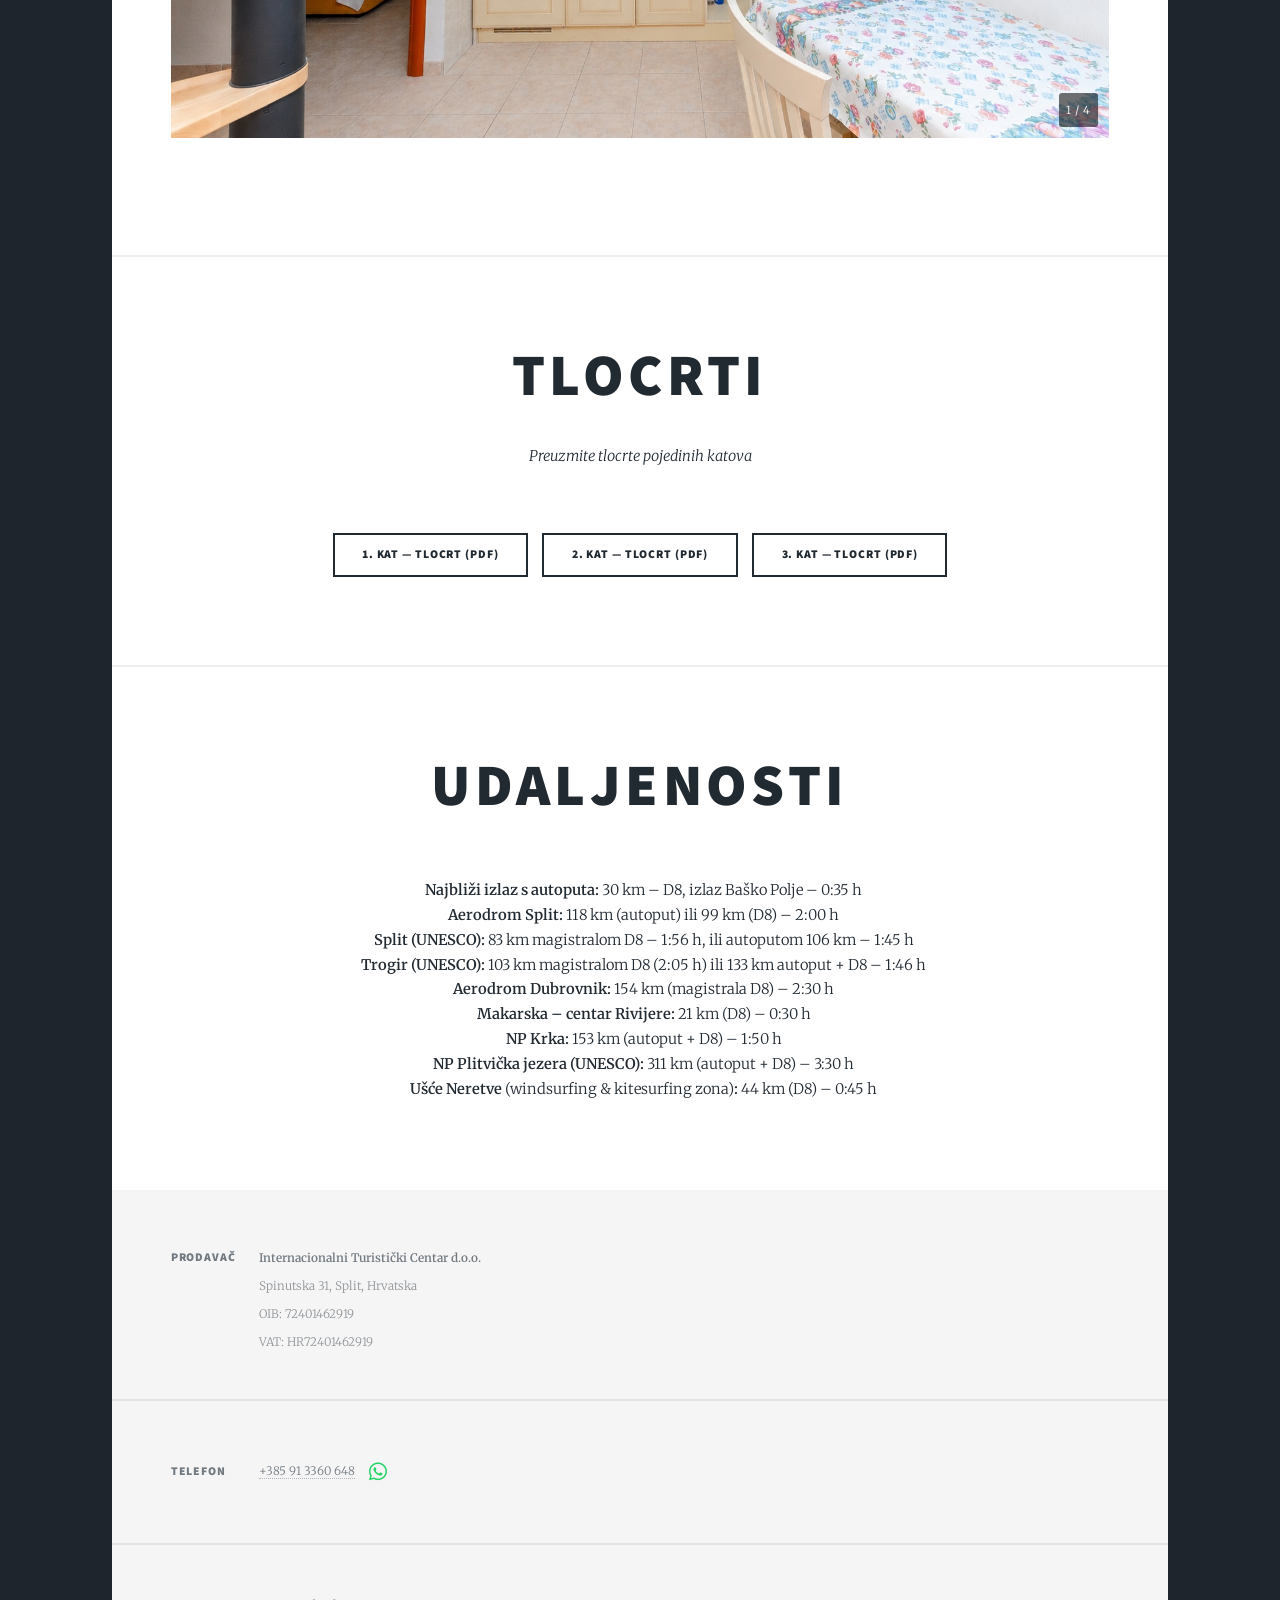
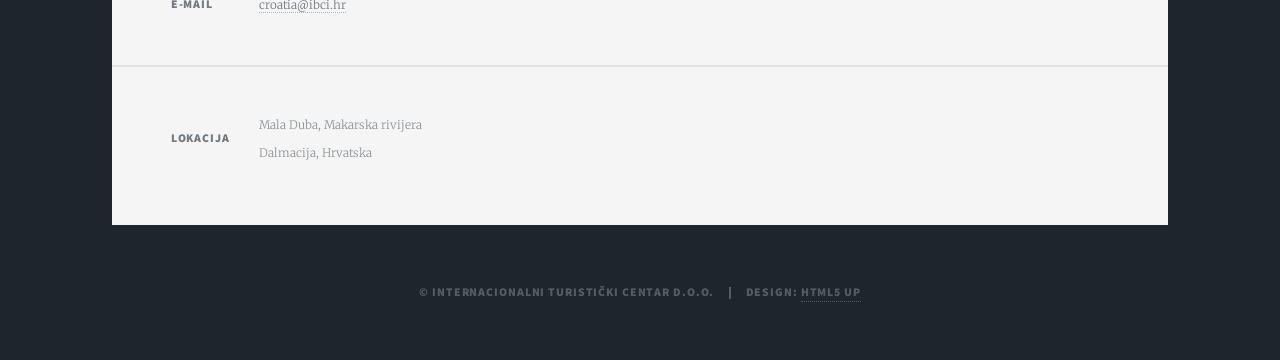
==== commit 21179c16: "remove contact form" ====
--- a/index.html
+++ b/index.html
@@ -248,27 +248,6 @@
 
 				<!-- Footer -->
 					<footer id="footer">
-						<section>
-							<form method="post" action="#">
-								<div class="fields">
-									<div class="field">
-										<label for="name">Ime</label>
-										<input type="text" name="name" id="name" />
-									</div>
-									<div class="field">
-										<label for="email">E-mail</label>
-										<input type="text" name="email" id="email" />
-									</div>
-									<div class="field">
-										<label for="message">Poruka</label>
-										<textarea name="message" id="message" rows="3"></textarea>
-									</div>
-								</div>
-								<ul class="actions">
-									<li><input type="submit" value="Pošalji poruku" /></li>
-								</ul>
-							</form>
-						</section>
 						<section class="split contact">
 							<section class="alt">
 								<h3>Prodavač</h3>
@@ -279,7 +258,7 @@
 							</section>
 							<section>
 								<h3>Telefon</h3>
-								<p><a href="tel:+385913360648">+385 91 3360 648</a></p>
+								<p><a href="tel:+385913360648">+385 91 3360 648</a> <a href="https://wa.me/385913360648" class="icon brands fa-whatsapp" target="_blank" rel="noopener" aria-label="WhatsApp" style="color:#25D366; font-size:1.75em; vertical-align:middle; margin-left:0.4em; padding:0.15em;"><span class="label">WhatsApp</span></a></p>
 							</section>
 							<section>
 								<h3>E-mail</h3>
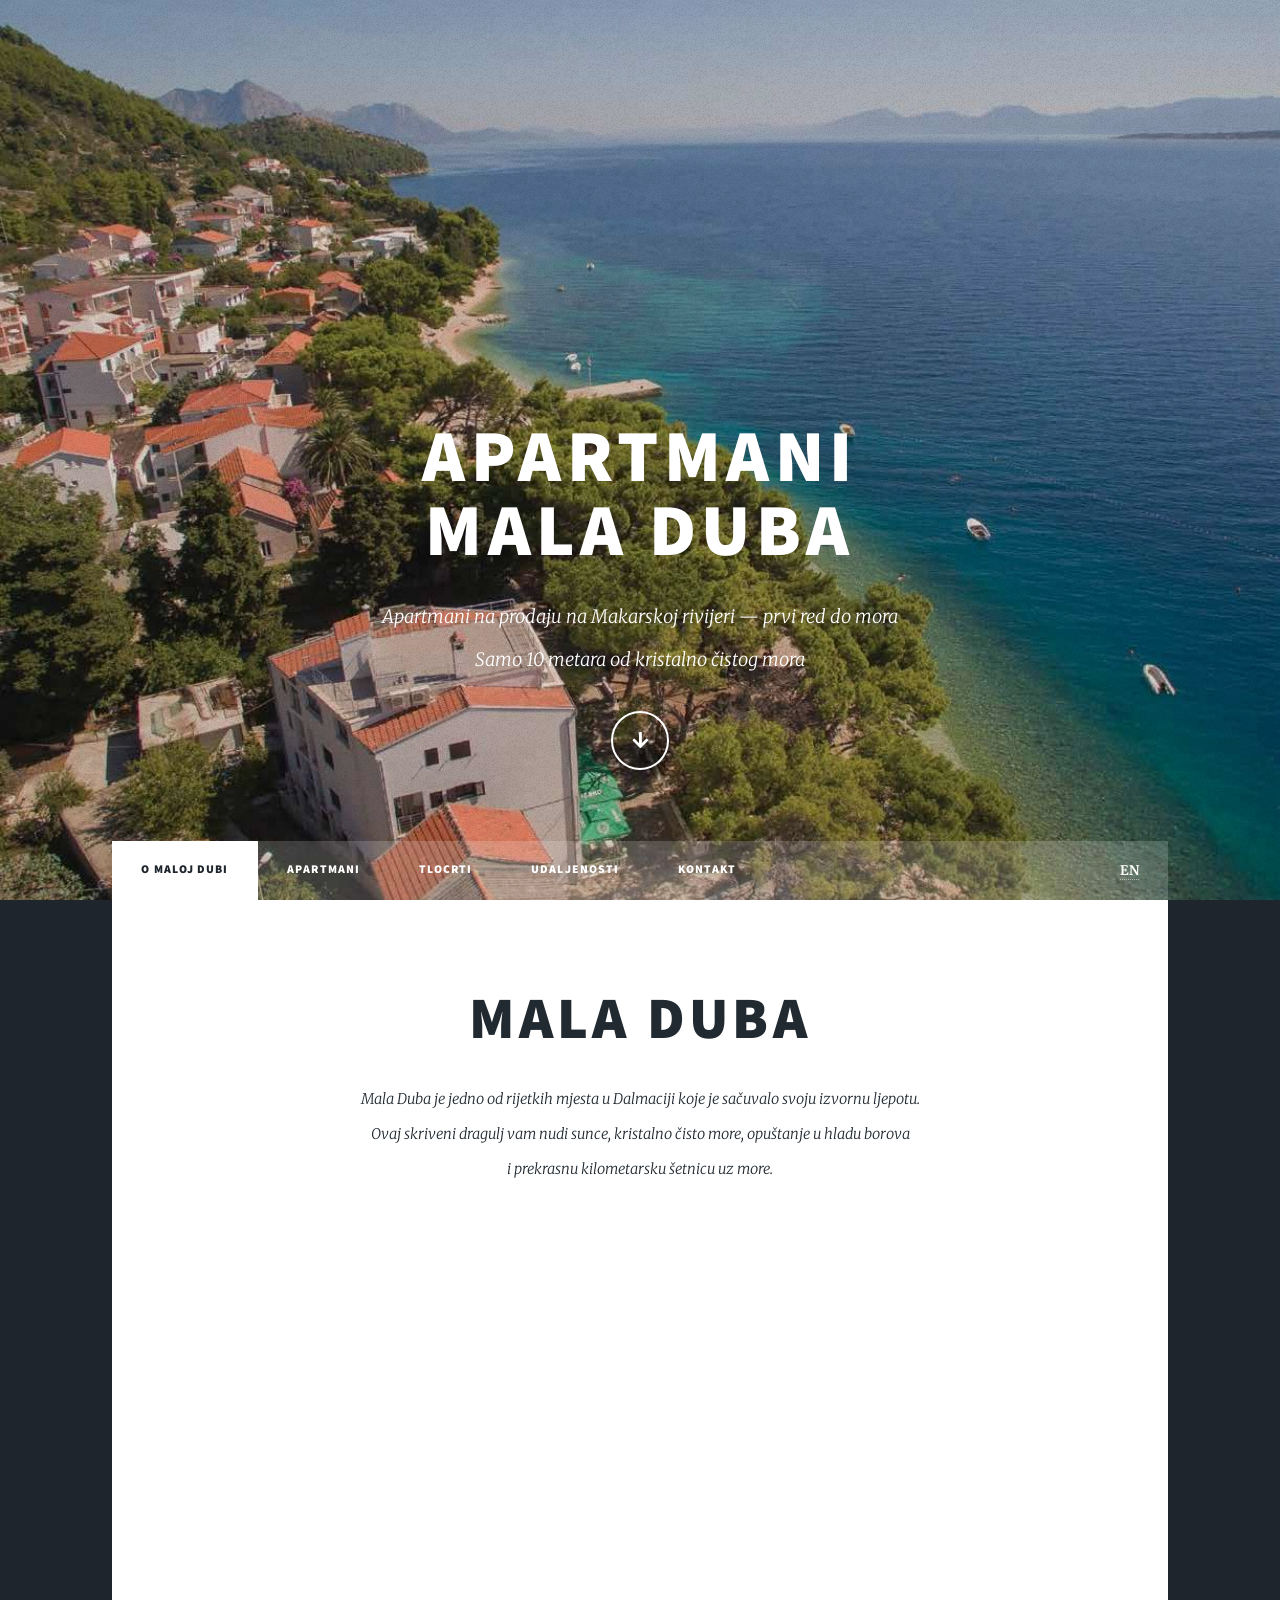
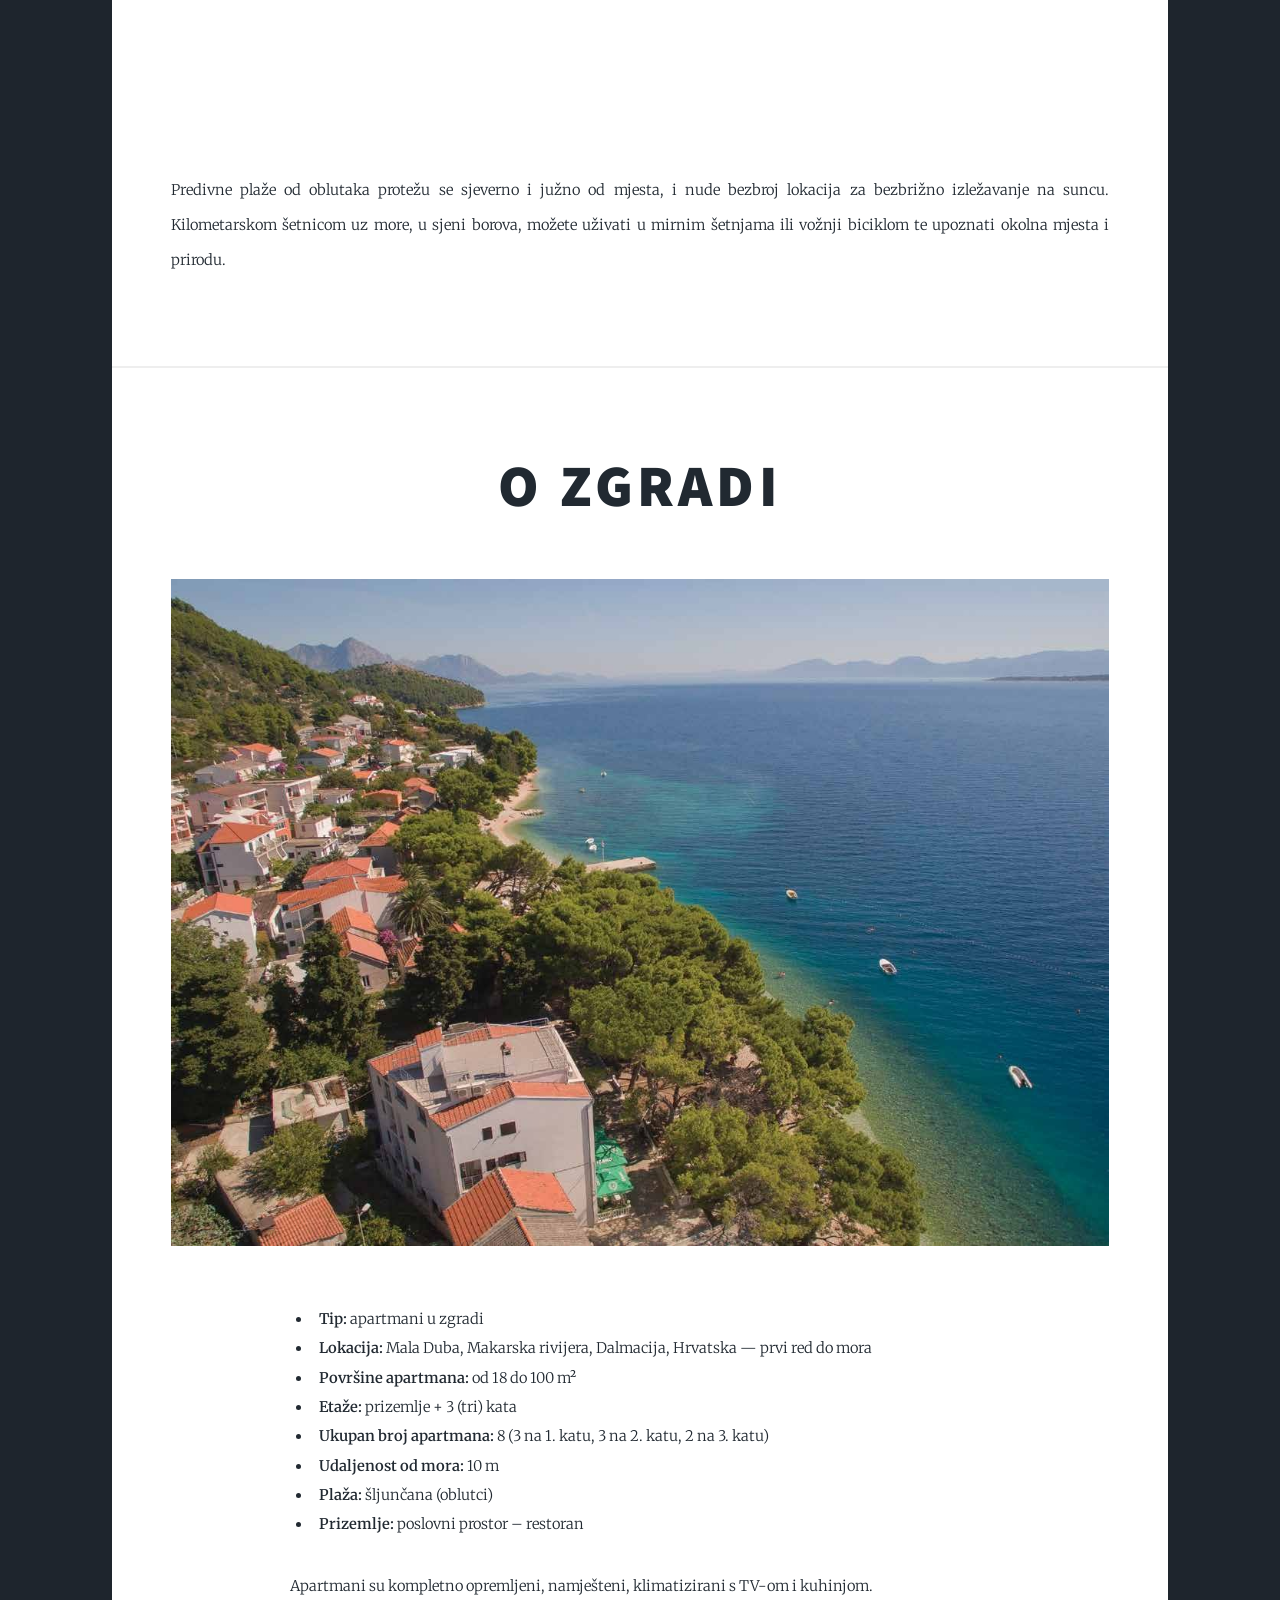
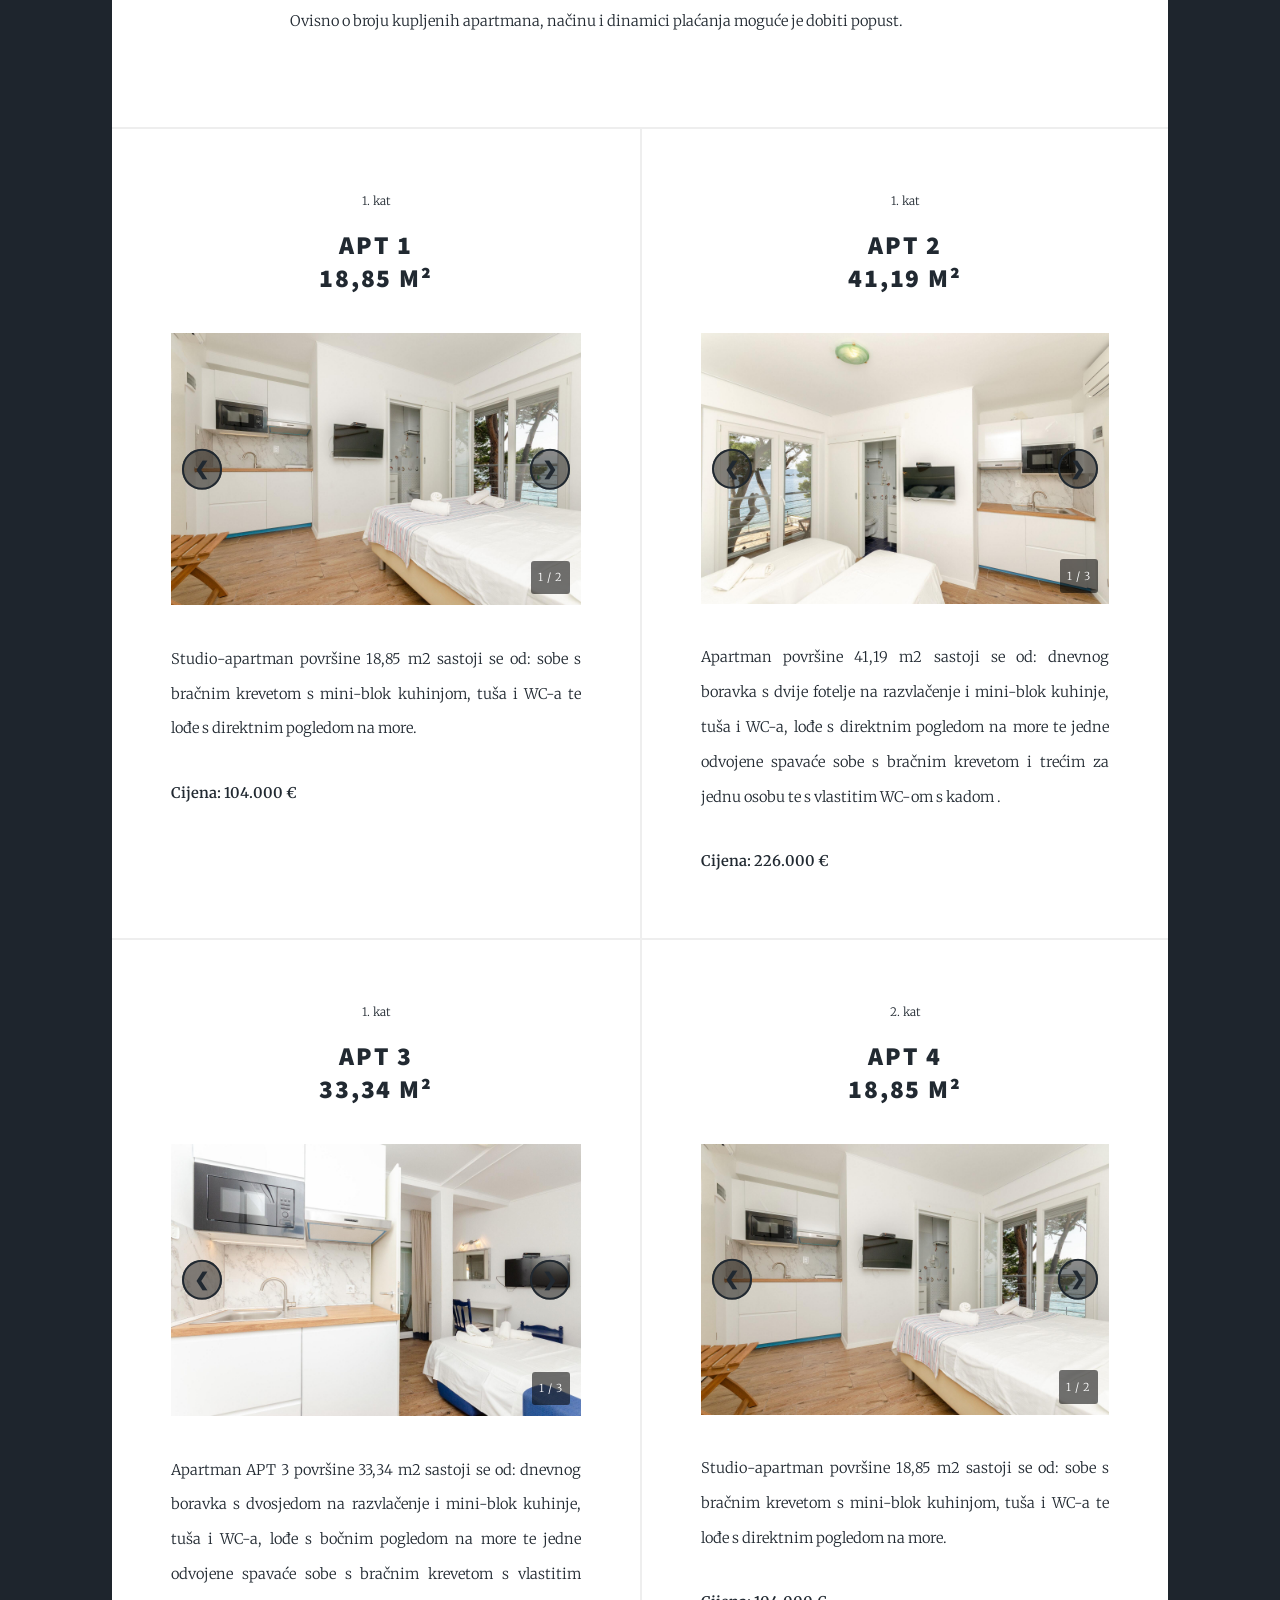
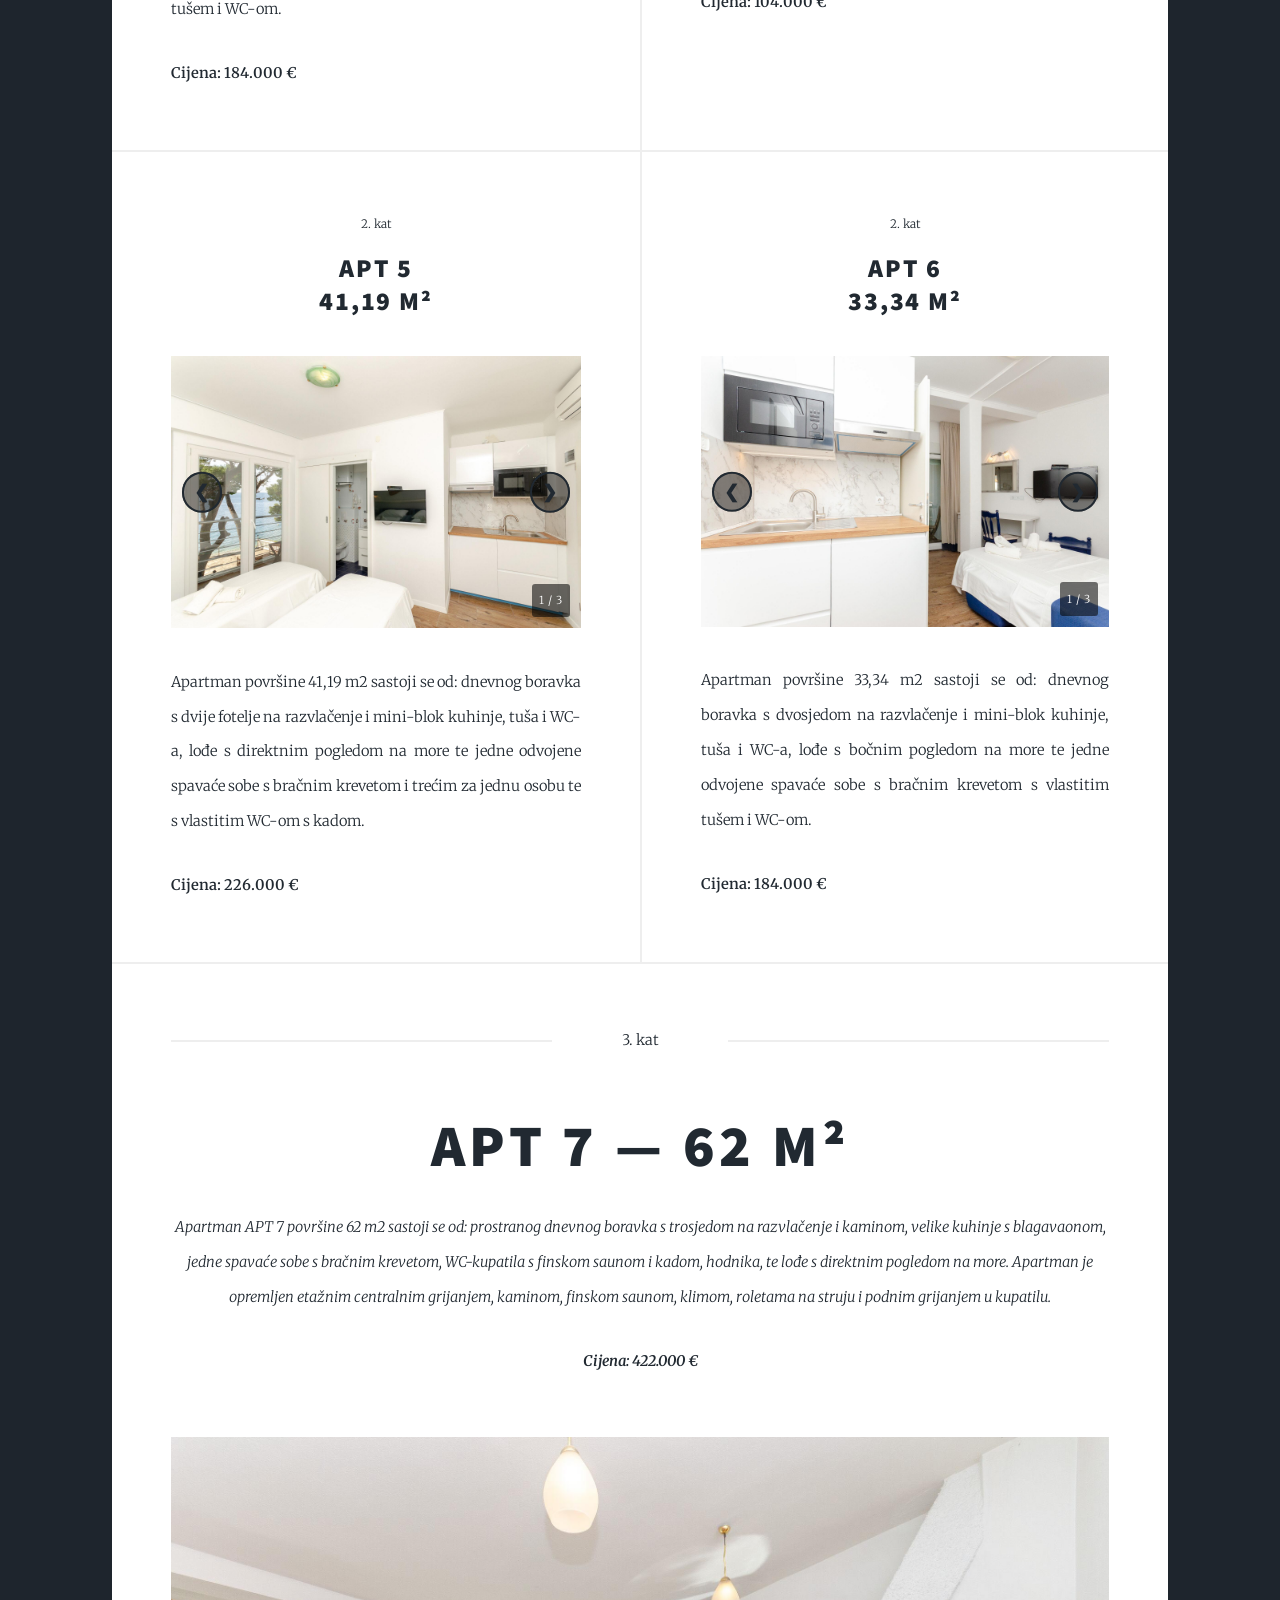
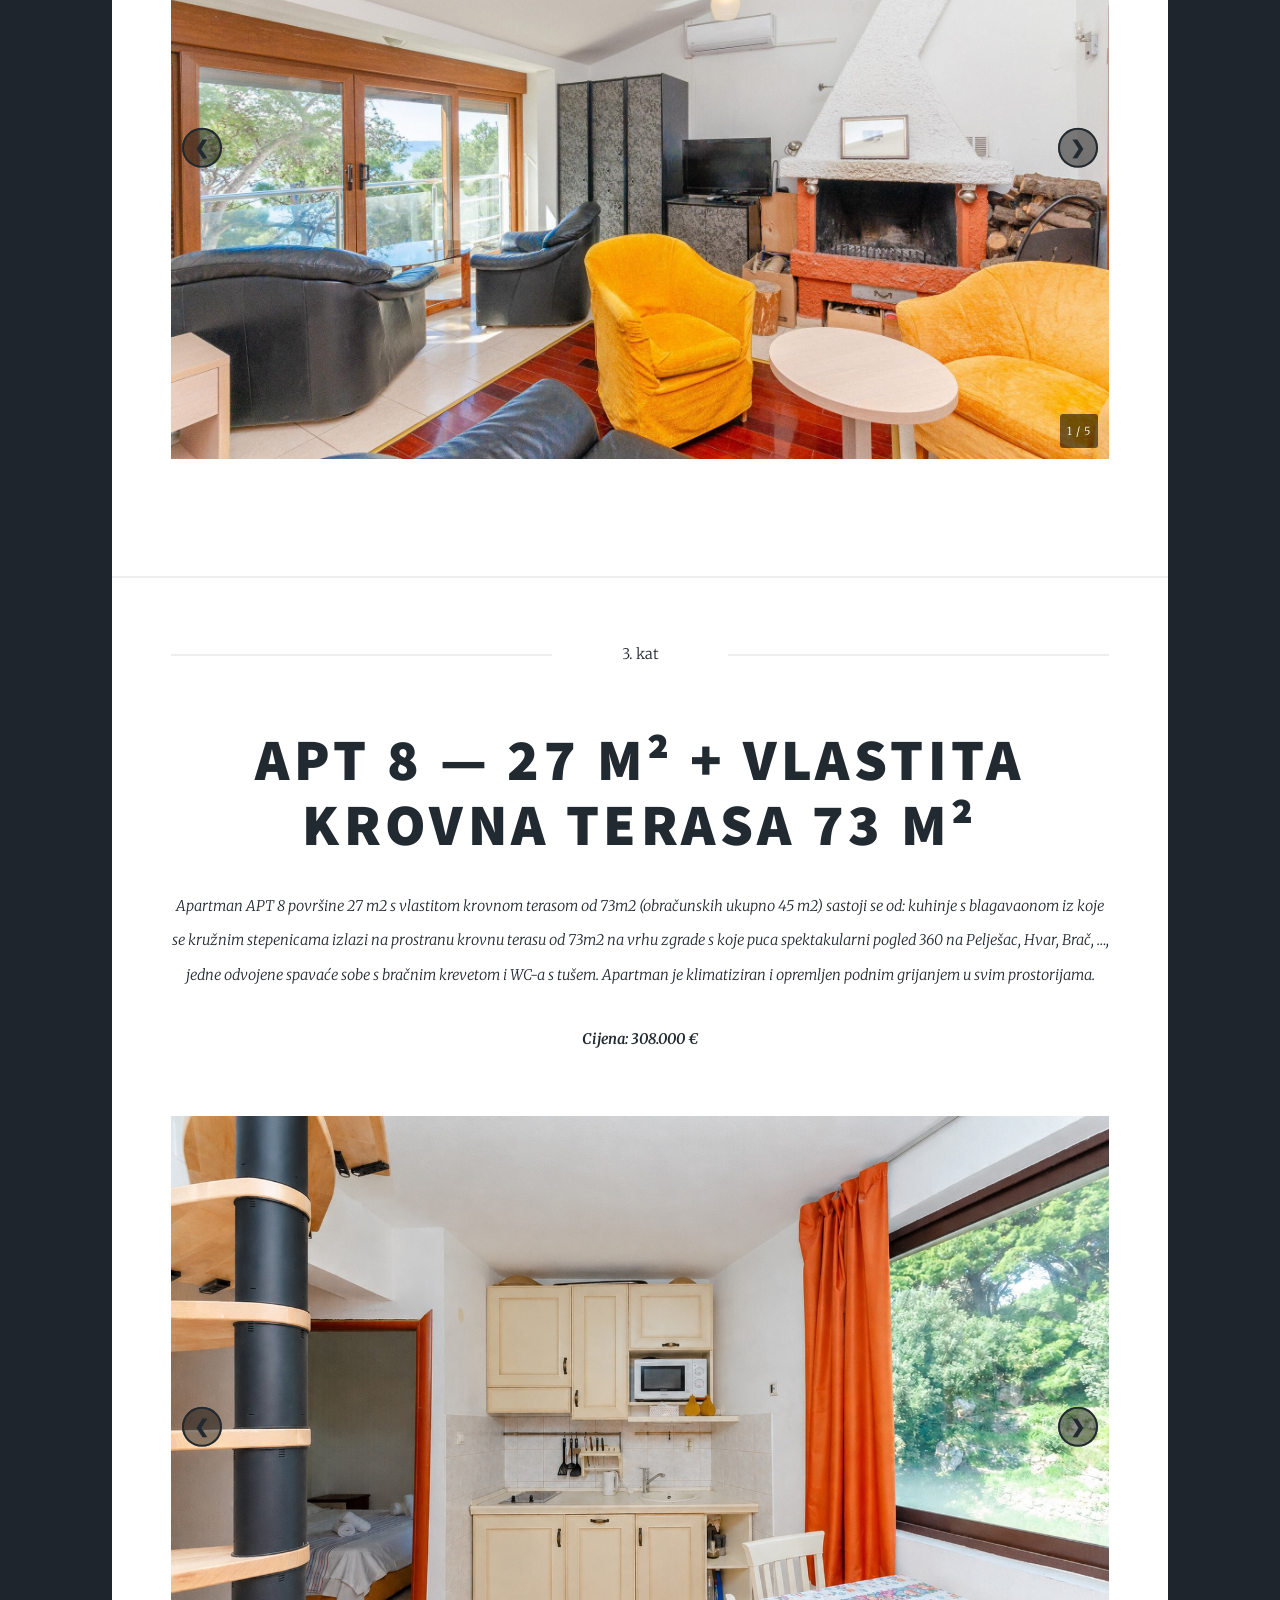
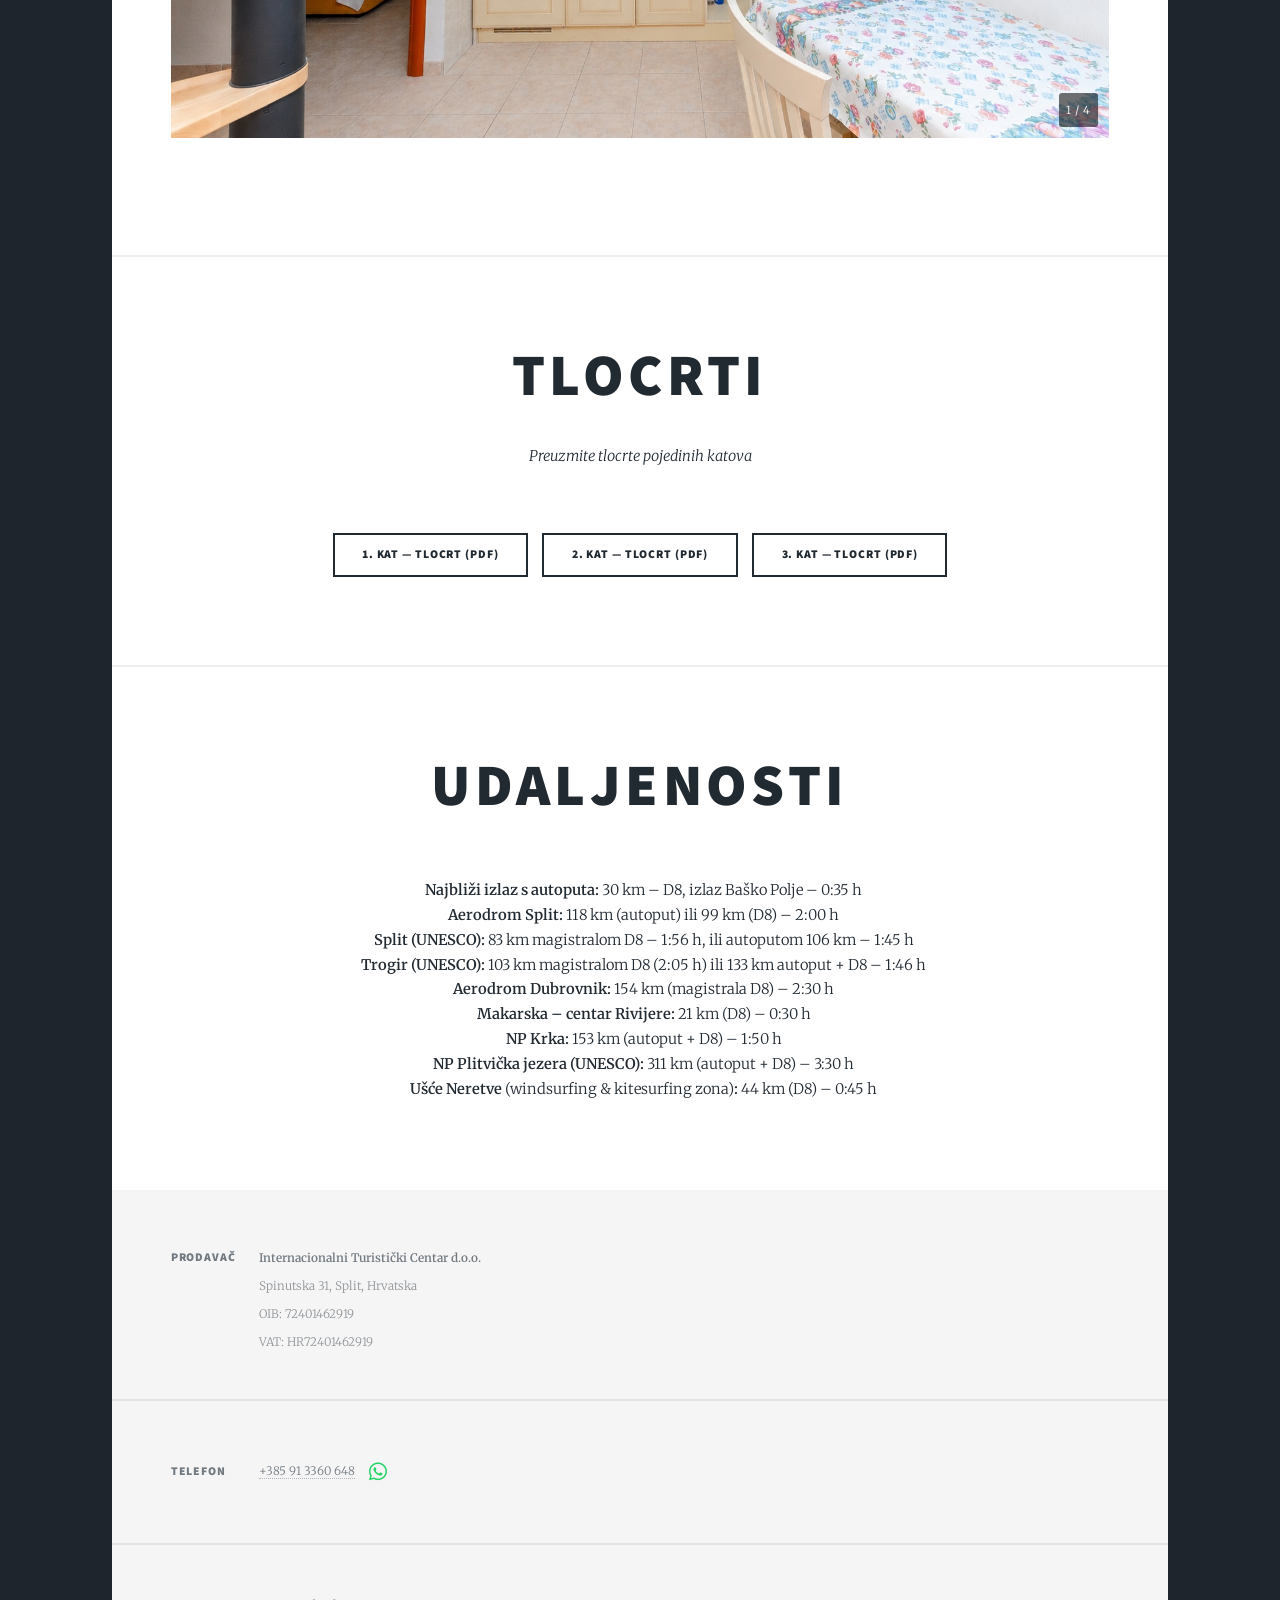
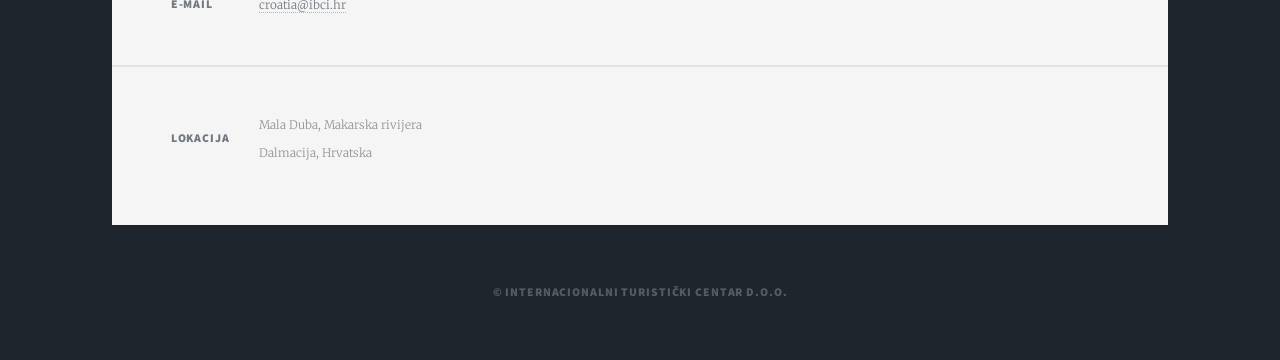
==== commit 55b4609d: "update images" ====
--- a/index.html
+++ b/index.html
@@ -273,7 +273,7 @@
 
 				<!-- Copyright -->
 					<div id="copyright">
-						<ul><li>&copy; Internacionalni Turistički Centar d.o.o.</li><li>Design: <a href="https://html5up.net">HTML5 UP</a></li></ul>
+						<ul><li>&copy; Internacionalni Turistički Centar d.o.o.</li></ul>
 					</div>
 
 			</div>
